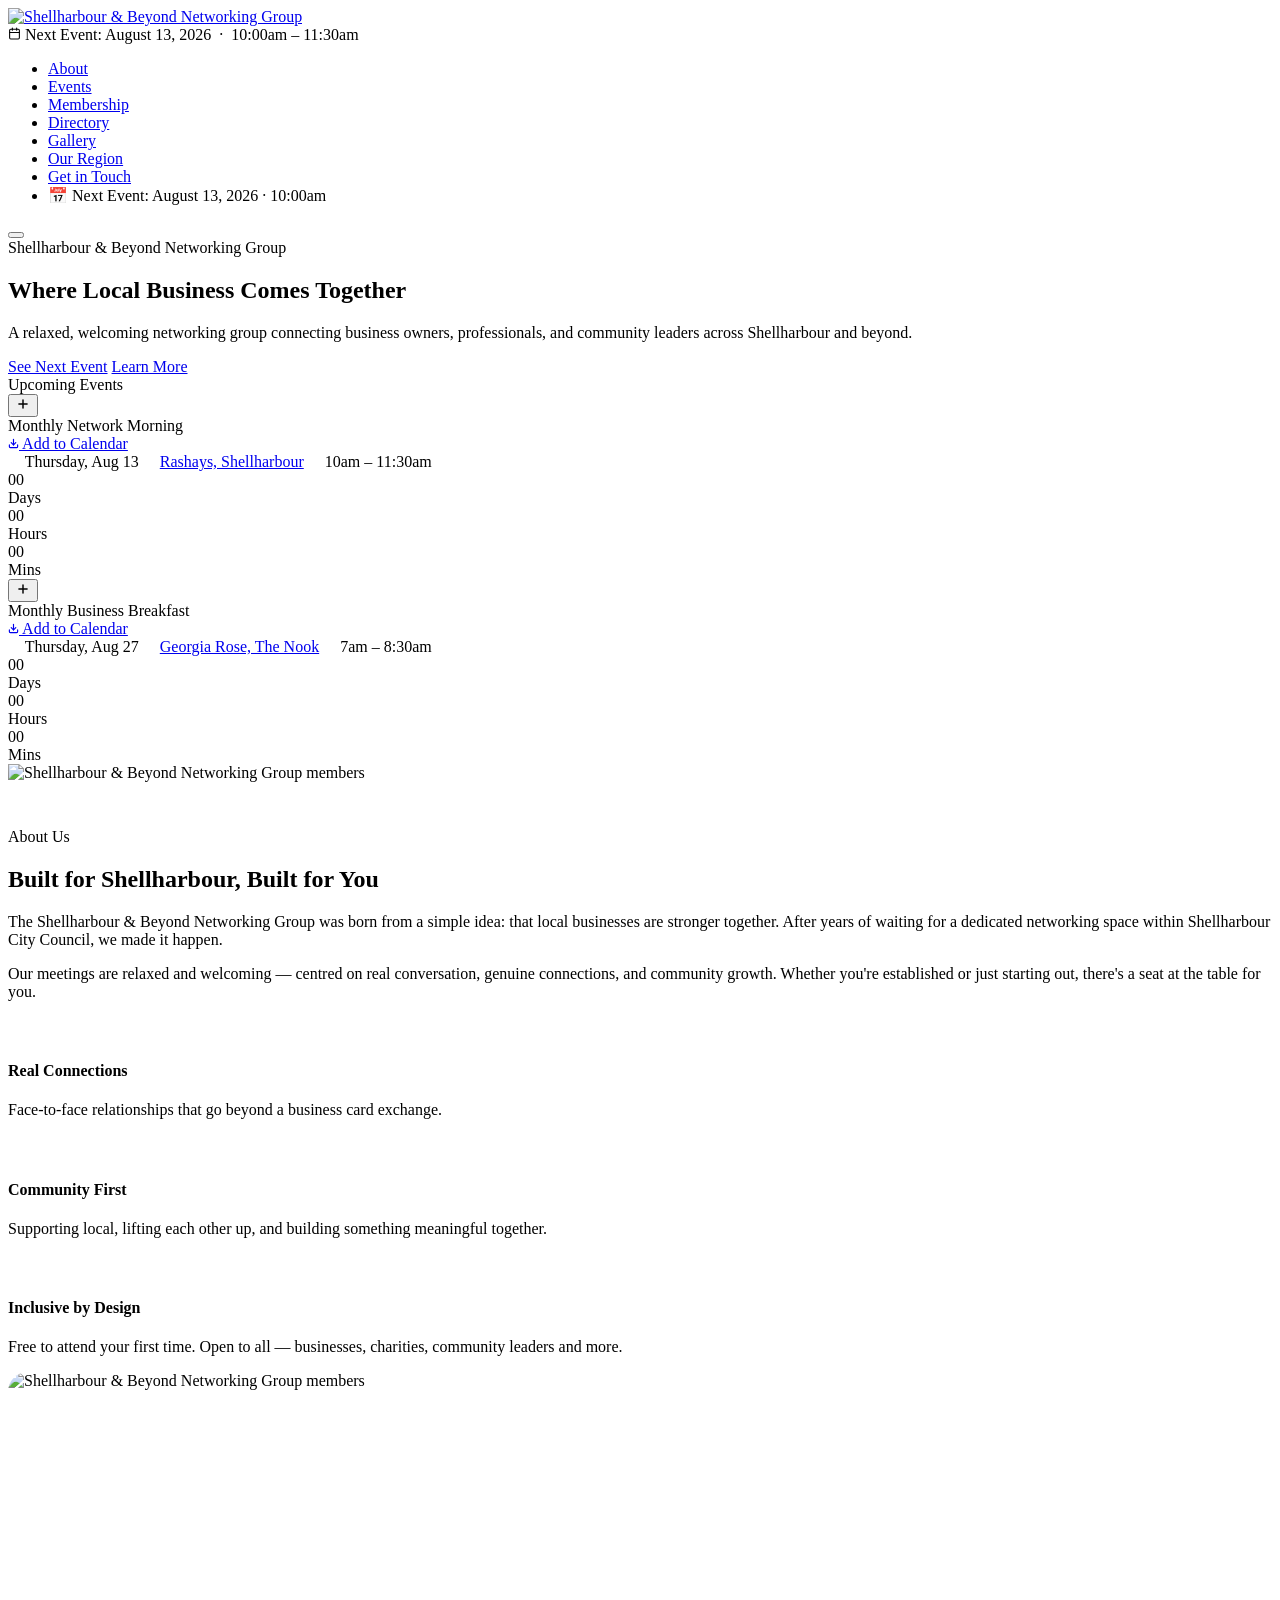
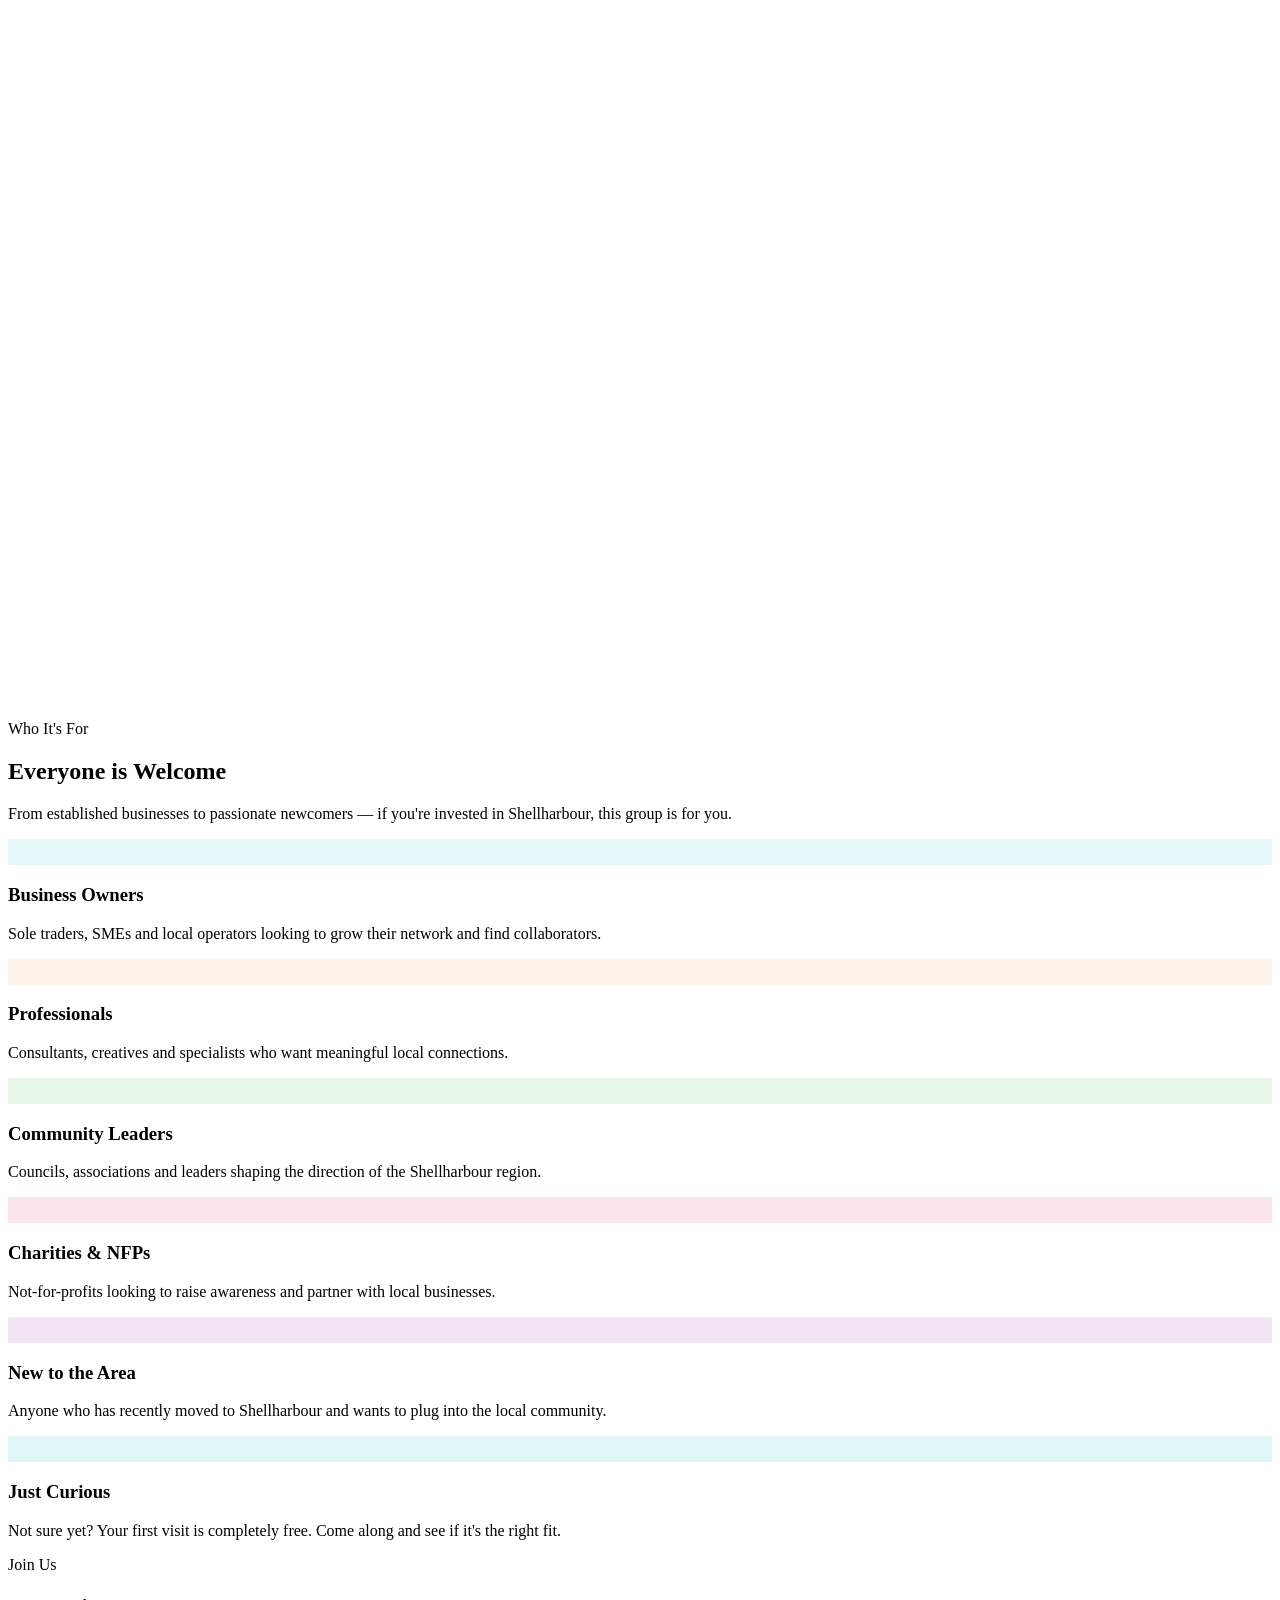
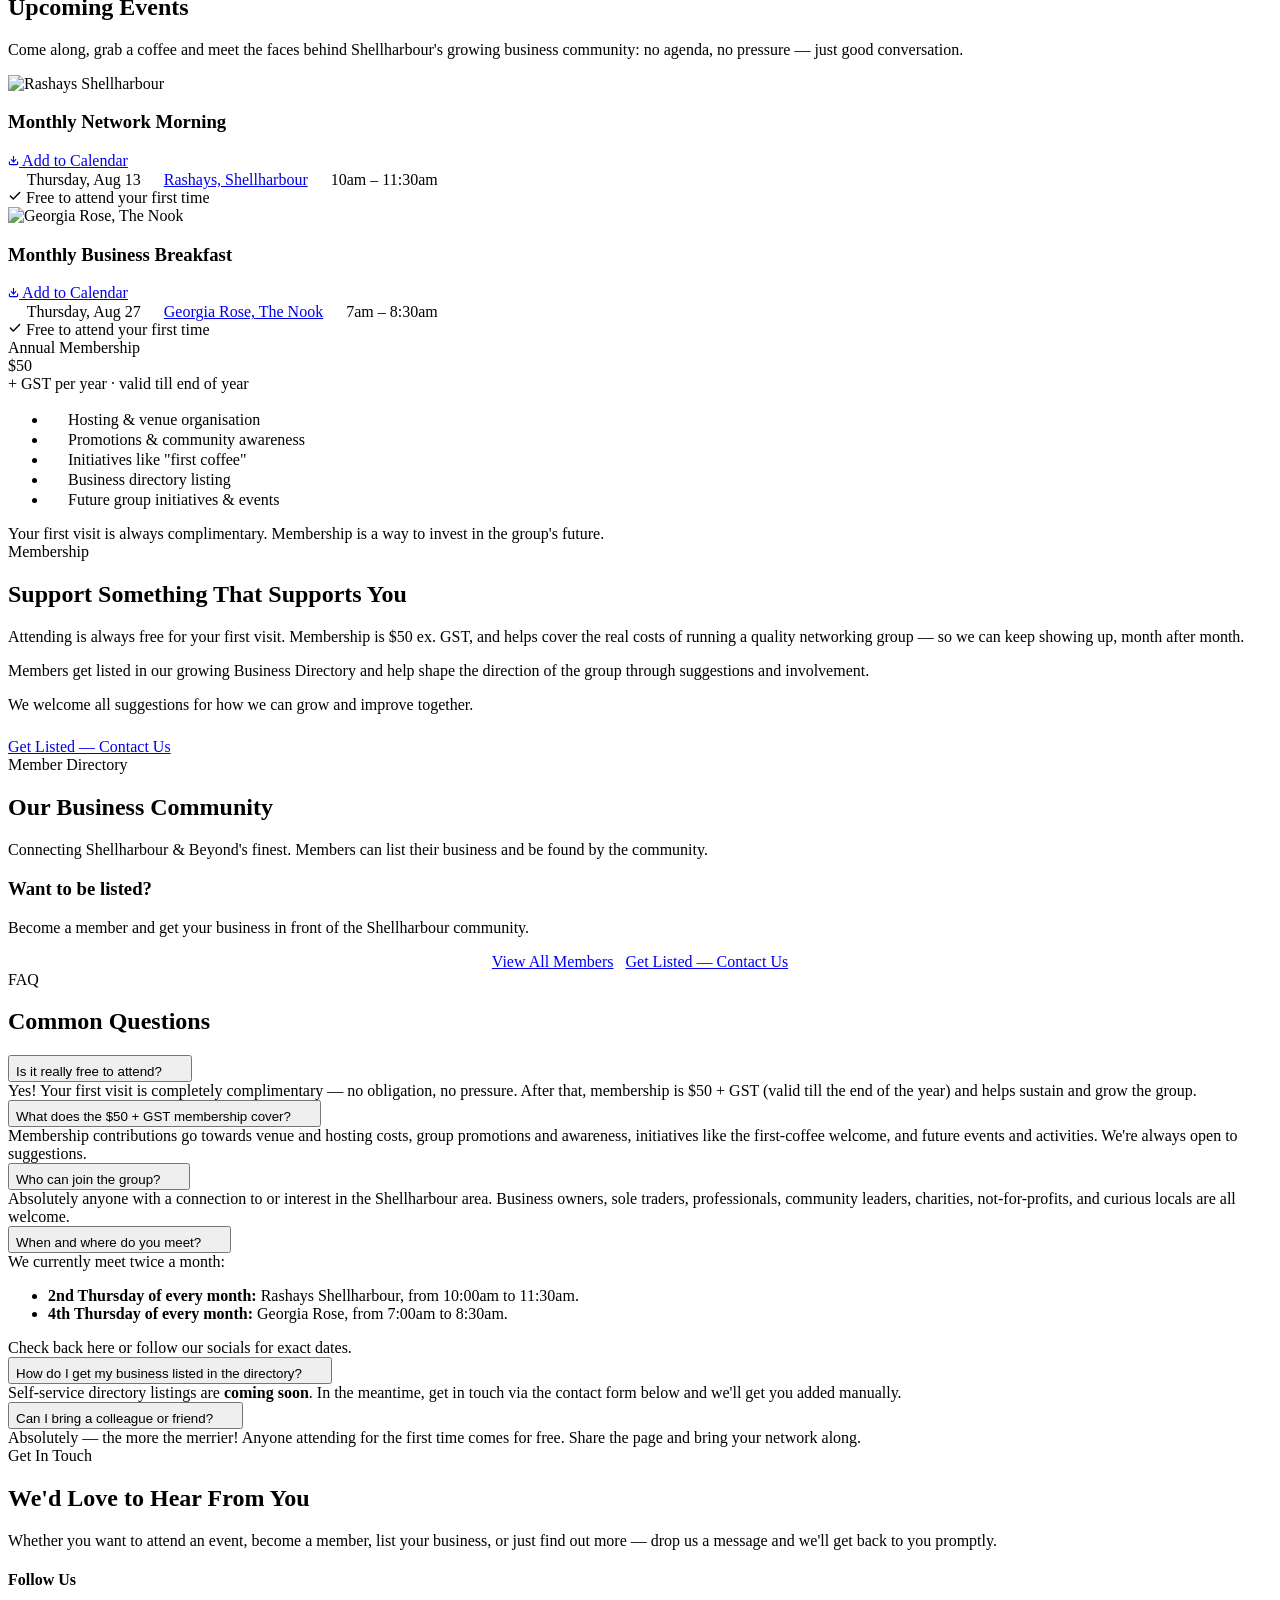
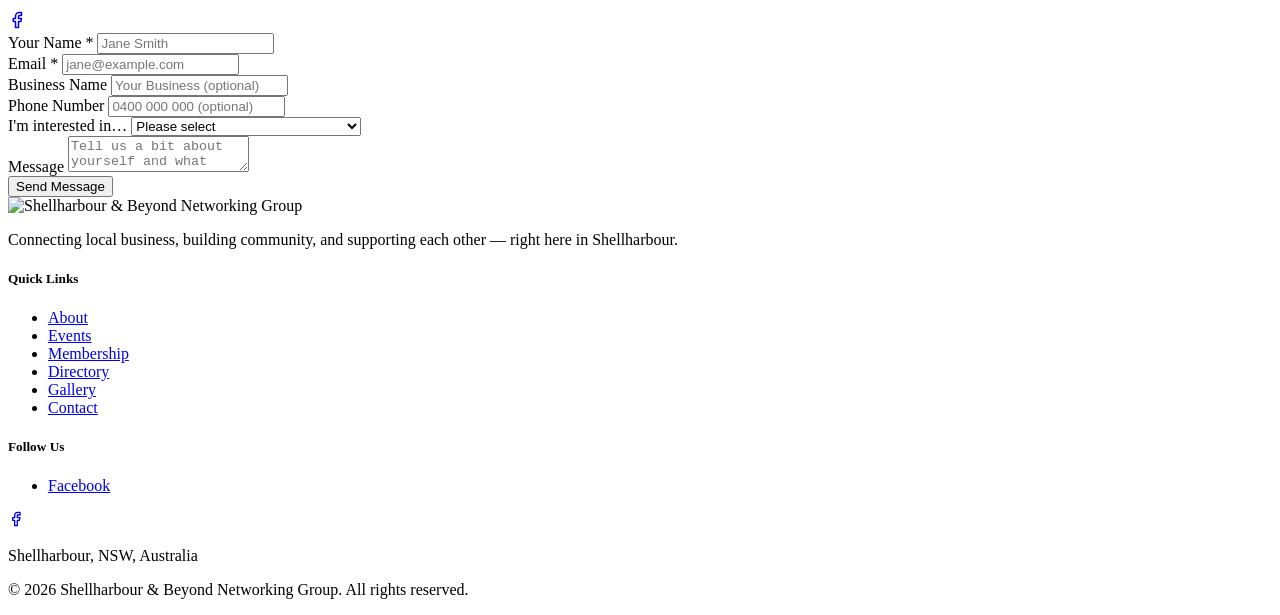
==== index.html @ 3ad3f22d "Remove 'Web design by thriiv.digital' footer credit" ====
<!DOCTYPE html>
<html lang="en">
<head>
  <meta charset="UTF-8"/>
  <meta name="viewport" content="width=device-width, initial-scale=1.0"/>
  <title>Shellharbour &amp; Beyond Networking | Next Event 13 August</title>
  <meta name="description" content="A relaxed, welcoming networking group connecting business owners, professionals, and community leaders across Shellharbour and beyond."/>
  <!-- Favicon -->
  <link rel="icon" type="image/png" href="uploads/logo-shellharbour-beyond-networking-group.png"/>
  <!-- Open Graph -->
  <!-- GSC Verification -->
  <meta name="google-site-verification" content="t2BwqnAbx7-hQWrTQpnNmP_4eoyEBRBxiwrwbf_EPgg"/>
  <!-- Canonical -->
  <link rel="canonical" href="https://shbng.com.au/"/>
  <!-- Open Graph -->
  <meta property="og:type" content="website"/>
  <meta property="og:title" content="Shellharbour &amp; Beyond Networking Group"/>
  <meta property="og:description" content="A relaxed, welcoming networking group connecting business owners, professionals and community leaders across Shellharbour and beyond."/>
  <meta property="og:url" content="https://shbng.com.au/"/>
  <meta property="og:image" content="https://shbng.com.au/uploads/hero-networking-group.jpg"/>
  <meta name="twitter:card" content="summary_large_image"/>
  <!-- Structured Data -->
  <script type="application/ld+json">
  {
    "@context": "https://schema.org",
    "@graph": [
      {
        "@type": "Organization",
        "@id": "https://shbng.com.au/#organization",
        "name": "Shellharbour & Beyond Networking Group",
        "alternateName": "SHBNG",
        "url": "https://shbng.com.au",
        "logo": "https://shbng.com.au/uploads/logo-shellharbour-beyond-networking-group.png",
        "description": "A relaxed, welcoming networking group connecting business owners, professionals, and community leaders across Shellharbour and beyond.",
        "address": {
          "@type": "PostalAddress",
          "streetAddress": "Shellharbour Civic Centre",
          "addressLocality": "Shellharbour",
          "addressRegion": "NSW",
          "postalCode": "2529",
          "addressCountry": "AU"
        },
        "sameAs": [
          "https://www.facebook.com/groups/1859999315387617"
        ]
      },
      {
        "@type": "Event",
        "name": "Shellharbour & Beyond Networking Morning",
        "startDate": "2026-08-13T10:00:00+10:00",
        "endDate": "2026-08-13T11:30:00+10:00",
        "eventStatus": "https://schema.org/EventScheduled",
        "eventAttendanceMode": "https://schema.org/OfflineEventAttendanceMode",
        "description": "Monthly networking morning for local business owners, professionals and community leaders across Shellharbour and beyond. First visit is free.",
        "image": "https://shbng.com.au/uploads/hero-networking-group.jpg",
        "url": "https://shbng.com.au",
        "location": {
          "@type": "Place",
          "name": "Rashays Shellharbour",
          "address": {
            "@type": "PostalAddress",
            "streetAddress": "Rashays Restaurant, Shellharbour",
            "addressLocality": "Shellharbour",
            "addressRegion": "NSW",
            "postalCode": "2529",
            "addressCountry": "AU"
          }
        },
        "organizer": {
          "@id": "https://shbng.com.au/#organization"
        },
        "offers": {
          "@type": "Offer",
          "name": "First visit free",
          "price": "0",
          "priceCurrency": "AUD",
          "availability": "https://schema.org/InStock"
        }
      }
    ]
  }
  </script>
  <link rel="preconnect" href="https://fonts.googleapis.com"/>
  <link rel="preconnect" href="https://fonts.gstatic.com" crossorigin/>
  <link href="https://fonts.googleapis.com/css2?family=DM+Sans:wght@300;400;500;600;700&family=DM+Serif+Display:ital@0;1&display=swap" rel="stylesheet"/>
  <link rel="stylesheet" href="style.css?v=20260714j"/>
  <style>
    .about-slideshow { position: relative; width: 100%; border-radius: 20px; overflow: hidden; aspect-ratio: 4/3; }
    .about-slide { position: absolute; inset: 0; width: 100%; height: 100%; object-fit: cover; opacity: 0; transition: opacity 0.8s ease; pointer-events: none; }
    .about-slide.active { opacity: 1; pointer-events: auto; }
    .biz-card-thumb { transition: transform 0.4s ease; }
    .biz-card:hover .biz-card-thumb { transform: scale(1.07); }
  </style>
</head>
<body>

<!-- NAV -->
<nav id="main-nav">
  <div class="nav-inner">
    <a class="nav-logo" href="#">
      <img src="uploads/logo-shellharbour-beyond-networking-group.png" alt="Shellharbour &amp; Beyond Networking Group"/>
    </a>
    <div class="nav-event-pill">
      <svg width="13" height="13" viewBox="0 0 24 24" fill="none" stroke="currentColor" stroke-width="2" stroke-linecap="round" stroke-linejoin="round"><rect x="3" y="4" width="18" height="18" rx="2"/><line x1="16" y1="2" x2="16" y2="6"/><line x1="8" y1="2" x2="8" y2="6"/><line x1="3" y1="10" x2="21" y2="10"/></svg>
      <span id="nav-event-text">Next Event: August 13, 2026 &nbsp;·&nbsp; 10:00am – 11:30am</span>
    </div>
    <ul class="nav-links" id="nav-links">
      <li><a href="#about">About</a></li>
      <li><a href="#events">Events</a></li>
      <li><a href="#membership">Membership</a></li>
      <li><a href="members.html">Directory</a></li>
      <li><a href="gallery.html">Gallery</a></li>
      <li><a href="region.html">Our Region</a></li>
      <li><a href="#contact" class="nav-cta">Get in Touch</a></li>
      <li class="nav-mobile-event">📅 <span id="nav-event-text-mobile">Next Event: August 13, 2026 · 10:00am</span></li>
    </ul>
    <button class="nav-hamburger" id="nav-hamburger" aria-label="Open menu" aria-expanded="false">
      <span></span><span></span><span></span>
    </button>
  </div>
</nav>

<!-- HERO -->
<section class="hero">
  <div class="hero-inner">
    <div class="hero-text">
      <span class="section-tag">Shellharbour &amp; Beyond Networking Group</span>
      <h1 class="hero-title">Where Local Business Comes Together</h1>
      <p class="hero-sub">A relaxed, welcoming networking group connecting business owners, professionals, and community leaders across Shellharbour and beyond.</p>
      <div class="hero-actions">
        <a href="#events" class="btn-primary">See Next Event</a>
        <a href="#about" class="btn-outline">Learn More</a>
      </div>
    </div>
    <div class="hero-visual">
      <div class="countdown-card" id="events-card">
        <div class="countdown-label">Upcoming Events</div>

        <div class="event-item is-open"
             data-event-id="network"
             data-target="2026-08-13T10:00:00+10:00"
             data-name="Monthly Network Morning"
             data-date-full="August 13, 2026"
             data-time-label="10:00am – 11:30am">
          <div class="event-item-header">
            <button class="event-toggle" type="button" aria-expanded="true" aria-controls="event-body-network" aria-label="Toggle Monthly Network Morning details">
              <svg class="event-toggle-icon" width="14" height="14" viewBox="0 0 24 24" fill="none" stroke="currentColor" stroke-width="2.5" stroke-linecap="round"><line x1="12" y1="5" x2="12" y2="19"/><line x1="5" y1="12" x2="19" y2="12"/></svg>
            </button>
            <div class="event-item-title">Monthly Network Morning</div>
            <a class="add-to-cal"
              href="data:text/calendar;charset=utf8,BEGIN:VCALENDAR%0AVERSION:2.0%0APRODID:-//Shellharbour%20%26%20Beyond//EN%0ABEGIN:VEVENT%0ADTSTART:20260813T000000Z%0ADTEND:20260813T013000Z%0ASUMMARY:Shellharbour%20%26%20Beyond%20Monthly%20Network%20Morning%0ADESCRIPTION:Monthly%20networking%20event%20-%20first%20visit%20free!%0ALOCATION:Rashays%20Shellharbour%2C%20NSW%0AURL:https://share.google/5BaDR1vyqAD13IMUi%0AEND:VEVENT%0AEND:VCALENDAR"
              download="shellharbour-network-morning-aug2026.ics">
              <svg width="11" height="11" viewBox="0 0 24 24" fill="none" stroke="currentColor" stroke-width="2.5" stroke-linecap="round" stroke-linejoin="round"><path d="M21 15v4a2 2 0 0 1-2 2H5a2 2 0 0 1-2-2v-4"/><polyline points="7 10 12 15 17 10"/><line x1="12" y1="15" x2="12" y2="3"/></svg>
              Add to Calendar
            </a>
          </div>
          <div class="event-item-meta">
            <span class="cd-loc">
              <svg width="13" height="13" viewBox="0 0 24 24" fill="none" stroke="rgba(255,255,255,0.55)" stroke-width="2" stroke-linecap="round" stroke-linejoin="round"><rect x="3" y="4" width="18" height="18" rx="2"/><line x1="16" y1="2" x2="16" y2="6"/><line x1="8" y1="2" x2="8" y2="6"/><line x1="3" y1="10" x2="21" y2="10"/></svg>
              Thursday, Aug 13
            </span>
            <span class="cd-loc">
              <svg width="13" height="13" viewBox="0 0 24 24" fill="none" stroke="rgba(255,255,255,0.5)" stroke-width="2" stroke-linecap="round" stroke-linejoin="round"><path d="M21 10c0 7-9 13-9 13s-9-6-9-13a9 9 0 0 1 18 0z"/><circle cx="12" cy="10" r="3"/></svg>
              <a href="https://share.google/5BaDR1vyqAD13IMUi" target="_blank" rel="noopener noreferrer">Rashays, Shellharbour</a>
            </span>
            <span class="cd-loc">
              <svg width="13" height="13" viewBox="0 0 24 24" fill="none" stroke="rgba(255,255,255,0.55)" stroke-width="2" stroke-linecap="round" stroke-linejoin="round"><circle cx="12" cy="12" r="10"/><polyline points="12 6 12 12 16 14"/></svg>
              10am – 11:30am
            </span>
          </div>
          <div class="event-item-body" id="event-body-network">
            <div class="countdown-grid">
              <div class="countdown-unit">
                <div class="countdown-num" data-cd="days">00</div>
                <div class="countdown-unitlabel">Days</div>
              </div>
              <div class="countdown-unit">
                <div class="countdown-num" data-cd="hours">00</div>
                <div class="countdown-unitlabel">Hours</div>
              </div>
              <div class="countdown-unit">
                <div class="countdown-num" data-cd="mins">00</div>
                <div class="countdown-unitlabel">Mins</div>
              </div>
            </div>
            <div class="countdown-expired" style="display:none">Event is on today!</div>
          </div>
        </div>

        <div class="event-item"
             data-event-id="breakfast"
             data-target="2026-08-27T07:00:00+10:00"
             data-name="Monthly Business Breakfast"
             data-date-full="August 27, 2026"
             data-time-label="7:00am – 8:30am">
          <div class="event-item-header">
            <button class="event-toggle" type="button" aria-expanded="false" aria-controls="event-body-breakfast" aria-label="Toggle Monthly Business Breakfast details">
              <svg class="event-toggle-icon" width="14" height="14" viewBox="0 0 24 24" fill="none" stroke="currentColor" stroke-width="2.5" stroke-linecap="round"><line x1="12" y1="5" x2="12" y2="19"/><line x1="5" y1="12" x2="19" y2="12"/></svg>
            </button>
            <div class="event-item-title">Monthly Business Breakfast</div>
            <a class="add-to-cal"
              href="data:text/calendar;charset=utf8,BEGIN:VCALENDAR%0AVERSION:2.0%0APRODID:-//Shellharbour%20%26%20Beyond//EN%0ABEGIN:VEVENT%0ADTSTART:20260826T210000Z%0ADTEND:20260826T223000Z%0ASUMMARY:Shellharbour%20%26%20Beyond%20Monthly%20Business%20Breakfast%0ADESCRIPTION:Monthly%20business%20breakfast%20-%20first%20visit%20free!%0ALOCATION:Georgia%20Rose%2C%20The%20Nook%2C%20NSW%0AEND:VEVENT%0AEND:VCALENDAR"
              download="shellharbour-business-breakfast-aug2026.ics">
              <svg width="11" height="11" viewBox="0 0 24 24" fill="none" stroke="currentColor" stroke-width="2.5" stroke-linecap="round" stroke-linejoin="round"><path d="M21 15v4a2 2 0 0 1-2 2H5a2 2 0 0 1-2-2v-4"/><polyline points="7 10 12 15 17 10"/><line x1="12" y1="15" x2="12" y2="3"/></svg>
              Add to Calendar
            </a>
          </div>
          <div class="event-item-meta">
            <span class="cd-loc">
              <svg width="13" height="13" viewBox="0 0 24 24" fill="none" stroke="rgba(255,255,255,0.55)" stroke-width="2" stroke-linecap="round" stroke-linejoin="round"><rect x="3" y="4" width="18" height="18" rx="2"/><line x1="16" y1="2" x2="16" y2="6"/><line x1="8" y1="2" x2="8" y2="6"/><line x1="3" y1="10" x2="21" y2="10"/></svg>
              Thursday, Aug 27
            </span>
            <span class="cd-loc">
              <svg width="13" height="13" viewBox="0 0 24 24" fill="none" stroke="rgba(255,255,255,0.5)" stroke-width="2" stroke-linecap="round" stroke-linejoin="round"><path d="M21 10c0 7-9 13-9 13s-9-6-9-13a9 9 0 0 1 18 0z"/><circle cx="12" cy="10" r="3"/></svg>
              <a href="https://www.google.com/maps/search/Georgia+Rose+The+Nook" target="_blank" rel="noopener noreferrer">Georgia Rose, The Nook</a>
            </span>
            <span class="cd-loc">
              <svg width="13" height="13" viewBox="0 0 24 24" fill="none" stroke="rgba(255,255,255,0.55)" stroke-width="2" stroke-linecap="round" stroke-linejoin="round"><circle cx="12" cy="12" r="10"/><polyline points="12 6 12 12 16 14"/></svg>
              7am – 8:30am
            </span>
          </div>
          <div class="event-item-body" id="event-body-breakfast">
            <div class="countdown-grid">
              <div class="countdown-unit">
                <div class="countdown-num" data-cd="days">00</div>
                <div class="countdown-unitlabel">Days</div>
              </div>
              <div class="countdown-unit">
                <div class="countdown-num" data-cd="hours">00</div>
                <div class="countdown-unitlabel">Hours</div>
              </div>
              <div class="countdown-unit">
                <div class="countdown-num" data-cd="mins">00</div>
                <div class="countdown-unitlabel">Mins</div>
              </div>
            </div>
            <div class="countdown-expired" style="display:none">Event is on today!</div>
          </div>
        </div>
      </div>
      <img src="uploads/shbng-network2a.jpg?v=20260714" alt="Shellharbour &amp; Beyond Networking Group members" class="hero-photo"/>
    </div>
  </div>
  <div class="wave-divider">
    <svg viewBox="0 0 1440 48" xmlns="http://www.w3.org/2000/svg">
      <path d="M0,48 L0,24 C240,48 480,0 720,24 C960,48 1200,0 1440,24 L1440,48 Z" fill="white"/>
    </svg>
  </div>
</section>

<!-- ABOUT -->
<section class="about" id="about">
  <div class="container">
    <div class="about-grid">
      <div>
        <span class="section-tag">About Us</span>
        <h2>Built for Shellharbour, Built for You</h2>
        <p>The Shellharbour &amp; Beyond Networking Group was born from a simple idea: that local businesses are stronger together. After years of waiting for a dedicated networking space within Shellharbour City Council, we made it happen.</p>
        <p>Our meetings are relaxed and welcoming — centred on real conversation, genuine connections, and community growth. Whether you're established or just starting out, there's a seat at the table for you.</p>
        <div class="about-pillars">
          <div class="pillar">
            <div class="pillar-icon">
              <svg width="20" height="20" viewBox="0 0 24 24" fill="none" stroke="var(--teal-mid)" stroke-width="2" stroke-linecap="round" stroke-linejoin="round"><path d="M17 21v-2a4 4 0 0 0-4-4H5a4 4 0 0 0-4 4v2"/><circle cx="9" cy="7" r="4"/><path d="M23 21v-2a4 4 0 0 0-3-3.87"/><path d="M16 3.13a4 4 0 0 1 0 7.75"/></svg>
            </div>
            <div class="pillar-text">
              <h4>Real Connections</h4>
              <p>Face-to-face relationships that go beyond a business card exchange.</p>
            </div>
          </div>
          <div class="pillar">
            <div class="pillar-icon">
              <svg width="20" height="20" viewBox="0 0 24 24" fill="none" stroke="var(--teal-mid)" stroke-width="2" stroke-linecap="round" stroke-linejoin="round"><path d="M20.84 4.61a5.5 5.5 0 0 0-7.78 0L12 5.67l-1.06-1.06a5.5 5.5 0 0 0-7.78 7.78l1.06 1.06L12 21.23l7.78-7.78 1.06-1.06a5.5 5.5 0 0 0 0-7.78z"/></svg>
            </div>
            <div class="pillar-text">
              <h4>Community First</h4>
              <p>Supporting local, lifting each other up, and building something meaningful together.</p>
            </div>
          </div>
          <div class="pillar">
            <div class="pillar-icon">
              <svg width="20" height="20" viewBox="0 0 24 24" fill="none" stroke="var(--teal-mid)" stroke-width="2" stroke-linecap="round" stroke-linejoin="round"><polygon points="12 2 15.09 8.26 22 9.27 17 14.14 18.18 21.02 12 17.77 5.82 21.02 7 14.14 2 9.27 8.91 8.26 12 2"/></svg>
            </div>
            <div class="pillar-text">
              <h4>Inclusive by Design</h4>
              <p>Free to attend your first time. Open to all — businesses, charities, community leaders and more.</p>
            </div>
          </div>
        </div>
      </div>
      <div class="about-slideshow">
        <img src="uploads/shbng-network3.jpg"                              alt="Shellharbour &amp; Beyond Networking Group members" class="about-slide active"/>
        <img src="uploads/20260611SHBNG-9.jpg"                             alt="Shellharbour &amp; Beyond Networking Group members" class="about-slide"/>
        <img src="uploads/events/MP107729-3SHBNG20260709.jpg"              alt="Shellharbour &amp; Beyond Networking Group members" class="about-slide"/>
        <img src="uploads/events/MP107709SHBNG20260709.jpg"                alt="Shellharbour &amp; Beyond Networking Group members" class="about-slide"/>
      </div>
    </div>
  </div>
</section>

<!-- WHO IS IT FOR -->
<section class="who" id="who">
  <div class="container">
    <div class="section-header">
      <span class="section-tag">Who It's For</span>
      <h2>Everyone is Welcome</h2>
      <p>From established businesses to passionate newcomers — if you're invested in Shellharbour, this group is for you.</p>
    </div>
    <div class="who-cards">
      <div class="who-card">
        <div class="who-card-icon" style="background:#e6f7fa">
          <svg width="22" height="22" viewBox="0 0 24 24" fill="none" stroke="var(--teal-mid)" stroke-width="2" stroke-linecap="round" stroke-linejoin="round"><rect x="2" y="7" width="20" height="14" rx="2"/><path d="M16 21V5a2 2 0 0 0-2-2h-4a2 2 0 0 0-2 2v16"/></svg>
        </div>
        <h3>Business Owners</h3>
        <p>Sole traders, SMEs and local operators looking to grow their network and find collaborators.</p>
      </div>
      <div class="who-card">
        <div class="who-card-icon" style="background:#fef3e8">
          <svg width="22" height="22" viewBox="0 0 24 24" fill="none" stroke="var(--teal-mid)" stroke-width="2" stroke-linecap="round" stroke-linejoin="round"><path d="M17 21v-2a4 4 0 0 0-4-4H5a4 4 0 0 0-4 4v2"/><circle cx="9" cy="7" r="4"/><path d="M23 21v-2a4 4 0 0 0-3-3.87"/><path d="M16 3.13a4 4 0 0 1 0 7.75"/></svg>
        </div>
        <h3>Professionals</h3>
        <p>Consultants, creatives and specialists who want meaningful local connections.</p>
      </div>
      <div class="who-card">
        <div class="who-card-icon" style="background:#e8f5e9">
          <svg width="22" height="22" viewBox="0 0 24 24" fill="none" stroke="var(--teal-mid)" stroke-width="2" stroke-linecap="round" stroke-linejoin="round"><circle cx="12" cy="12" r="10"/><line x1="2" y1="12" x2="22" y2="12"/><path d="M12 2a15.3 15.3 0 0 1 4 10 15.3 15.3 0 0 1-4 10 15.3 15.3 0 0 1-4-10 15.3 15.3 0 0 1 4-10z"/></svg>
        </div>
        <h3>Community Leaders</h3>
        <p>Councils, associations and leaders shaping the direction of the Shellharbour region.</p>
      </div>
      <div class="who-card">
        <div class="who-card-icon" style="background:#fce4ec">
          <svg width="22" height="22" viewBox="0 0 24 24" fill="none" stroke="var(--teal-mid)" stroke-width="2" stroke-linecap="round" stroke-linejoin="round"><path d="M20.84 4.61a5.5 5.5 0 0 0-7.78 0L12 5.67l-1.06-1.06a5.5 5.5 0 0 0-7.78 7.78l1.06 1.06L12 21.23l7.78-7.78 1.06-1.06a5.5 5.5 0 0 0 0-7.78z"/></svg>
        </div>
        <h3>Charities &amp; NFPs</h3>
        <p>Not-for-profits looking to raise awareness and partner with local businesses.</p>
      </div>
      <div class="who-card">
        <div class="who-card-icon" style="background:#f3e5f5">
          <svg width="22" height="22" viewBox="0 0 24 24" fill="none" stroke="var(--teal-mid)" stroke-width="2" stroke-linecap="round" stroke-linejoin="round"><polygon points="12 2 15.09 8.26 22 9.27 17 14.14 18.18 21.02 12 17.77 5.82 21.02 7 14.14 2 9.27 8.91 8.26 12 2"/></svg>
        </div>
        <h3>New to the Area</h3>
        <p>Anyone who has recently moved to Shellharbour and wants to plug into the local community.</p>
      </div>
      <div class="who-card">
        <div class="who-card-icon" style="background:#e0f7fa">
          <svg width="22" height="22" viewBox="0 0 24 24" fill="none" stroke="var(--teal-mid)" stroke-width="2" stroke-linecap="round" stroke-linejoin="round"><path d="M18 8h1a4 4 0 0 1 0 8h-1"/><path d="M2 8h16v9a4 4 0 0 1-4 4H6a4 4 0 0 1-4-4V8z"/><line x1="6" y1="1" x2="6" y2="4"/><line x1="10" y1="1" x2="10" y2="4"/><line x1="14" y1="1" x2="14" y2="4"/></svg>
        </div>
        <h3>Just Curious</h3>
        <p>Not sure yet? Your first visit is completely free. Come along and see if it's the right fit.</p>
      </div>
    </div>
  </div>
</section>

<!-- EVENTS -->
<section class="event-section" id="events">
  <div class="container">
    <div class="events-header">
      <span class="section-tag event-tag">Join Us</span>
      <h2>Upcoming Events</h2>
      <p class="event-intro">Come along, grab a coffee and meet the faces behind Shellharbour's growing business community: no agenda, no pressure — just good conversation.</p>
    </div>
    <div class="events-grid">
      <div class="event-card">
        <img src="uploads/pic-shbng-rashays2.jpg" alt="Rashays Shellharbour" class="event-card-img event-card-img-top"/>
        <div class="event-card-body">
          <div class="event-card-title-row">
            <h3 class="event-card-title">Monthly Network Morning</h3>
            <a class="add-to-cal"
              href="data:text/calendar;charset=utf8,BEGIN:VCALENDAR%0AVERSION:2.0%0APRODID:-//Shellharbour%20%26%20Beyond//EN%0ABEGIN:VEVENT%0ADTSTART:20260813T000000Z%0ADTEND:20260813T013000Z%0ASUMMARY:Shellharbour%20%26%20Beyond%20Monthly%20Network%20Morning%0ADESCRIPTION:Monthly%20networking%20event%20-%20first%20visit%20free!%0ALOCATION:Rashays%20Shellharbour%2C%20NSW%0AURL:https://share.google/5BaDR1vyqAD13IMUi%0AEND:VEVENT%0AEND:VCALENDAR"
              download="shellharbour-network-morning-aug2026.ics">
              <svg width="11" height="11" viewBox="0 0 24 24" fill="none" stroke="currentColor" stroke-width="2.5" stroke-linecap="round" stroke-linejoin="round"><path d="M21 15v4a2 2 0 0 1-2 2H5a2 2 0 0 1-2-2v-4"/><polyline points="7 10 12 15 17 10"/><line x1="12" y1="15" x2="12" y2="3"/></svg>
              Add to Calendar
            </a>
          </div>
          <div class="event-card-meta">
            <span class="event-card-meta-row">
              <svg width="15" height="15" viewBox="0 0 24 24" fill="none" stroke="rgba(255,255,255,0.5)" stroke-width="2" stroke-linecap="round" stroke-linejoin="round"><rect x="3" y="4" width="18" height="18" rx="2"/><line x1="16" y1="2" x2="16" y2="6"/><line x1="8" y1="2" x2="8" y2="6"/><line x1="3" y1="10" x2="21" y2="10"/></svg>
              Thursday, Aug 13
            </span>
            <span class="event-card-meta-row">
              <svg width="15" height="15" viewBox="0 0 24 24" fill="none" stroke="rgba(255,255,255,0.5)" stroke-width="2" stroke-linecap="round" stroke-linejoin="round"><path d="M21 10c0 7-9 13-9 13s-9-6-9-13a9 9 0 0 1 18 0z"/><circle cx="12" cy="10" r="3"/></svg>
              <a href="https://share.google/5BaDR1vyqAD13IMUi" target="_blank" rel="noopener noreferrer">Rashays, Shellharbour</a>
            </span>
            <span class="event-card-meta-row">
              <svg width="15" height="15" viewBox="0 0 24 24" fill="none" stroke="rgba(255,255,255,0.5)" stroke-width="2" stroke-linecap="round" stroke-linejoin="round"><circle cx="12" cy="12" r="10"/><polyline points="12 6 12 12 16 14"/></svg>
              10am – 11:30am
            </span>
          </div>
          <div class="free-badge">
            <svg width="14" height="14" viewBox="0 0 24 24" fill="none" stroke="currentColor" stroke-width="2.5" stroke-linecap="round" stroke-linejoin="round"><polyline points="20 6 9 17 4 12"/></svg>
            Free to attend your first time
          </div>
        </div>
      </div>
      <div class="event-card">
        <img src="uploads/georgia-rose.jpg" alt="Georgia Rose, The Nook" class="event-card-img"/>
        <div class="event-card-body">
          <div class="event-card-title-row">
            <h3 class="event-card-title">Monthly Business Breakfast</h3>
            <a class="add-to-cal"
              href="data:text/calendar;charset=utf8,BEGIN:VCALENDAR%0AVERSION:2.0%0APRODID:-//Shellharbour%20%26%20Beyond//EN%0ABEGIN:VEVENT%0ADTSTART:20260826T210000Z%0ADTEND:20260826T223000Z%0ASUMMARY:Shellharbour%20%26%20Beyond%20Monthly%20Business%20Breakfast%0ADESCRIPTION:Monthly%20business%20breakfast%20-%20first%20visit%20free!%0ALOCATION:Georgia%20Rose%2C%20The%20Nook%2C%20NSW%0AEND:VEVENT%0AEND:VCALENDAR"
              download="shellharbour-business-breakfast-aug2026.ics">
              <svg width="11" height="11" viewBox="0 0 24 24" fill="none" stroke="currentColor" stroke-width="2.5" stroke-linecap="round" stroke-linejoin="round"><path d="M21 15v4a2 2 0 0 1-2 2H5a2 2 0 0 1-2-2v-4"/><polyline points="7 10 12 15 17 10"/><line x1="12" y1="15" x2="12" y2="3"/></svg>
              Add to Calendar
            </a>
          </div>
          <div class="event-card-meta">
            <span class="event-card-meta-row">
              <svg width="15" height="15" viewBox="0 0 24 24" fill="none" stroke="rgba(255,255,255,0.5)" stroke-width="2" stroke-linecap="round" stroke-linejoin="round"><rect x="3" y="4" width="18" height="18" rx="2"/><line x1="16" y1="2" x2="16" y2="6"/><line x1="8" y1="2" x2="8" y2="6"/><line x1="3" y1="10" x2="21" y2="10"/></svg>
              Thursday, Aug 27
            </span>
            <span class="event-card-meta-row">
              <svg width="15" height="15" viewBox="0 0 24 24" fill="none" stroke="rgba(255,255,255,0.5)" stroke-width="2" stroke-linecap="round" stroke-linejoin="round"><path d="M21 10c0 7-9 13-9 13s-9-6-9-13a9 9 0 0 1 18 0z"/><circle cx="12" cy="10" r="3"/></svg>
              <a href="https://www.google.com/maps/search/Georgia+Rose+The+Nook" target="_blank" rel="noopener noreferrer">Georgia Rose, The Nook</a>
            </span>
            <span class="event-card-meta-row">
              <svg width="15" height="15" viewBox="0 0 24 24" fill="none" stroke="rgba(255,255,255,0.5)" stroke-width="2" stroke-linecap="round" stroke-linejoin="round"><circle cx="12" cy="12" r="10"/><polyline points="12 6 12 12 16 14"/></svg>
              7am – 8:30am
            </span>
          </div>
          <div class="free-badge">
            <svg width="14" height="14" viewBox="0 0 24 24" fill="none" stroke="currentColor" stroke-width="2.5" stroke-linecap="round" stroke-linejoin="round"><polyline points="20 6 9 17 4 12"/></svg>
            Free to attend your first time
          </div>
        </div>
      </div>
    </div>
  </div>
</section>

<!-- MEMBERSHIP -->
<section class="membership" id="membership">
  <div class="container">
    <div class="membership-inner">
      <div class="membership-card">
        <span class="membership-badge">Annual Membership</span>
        <div class="price">$50</div>
        <div class="price-period">+ GST per year · valid till end of year</div>
        <ul class="membership-perks">
          <li>
            <span class="perk-check"><svg width="16" height="16" viewBox="0 0 24 24" fill="none" stroke="var(--teal)" stroke-width="2.5" stroke-linecap="round" stroke-linejoin="round"><polyline points="20 6 9 17 4 12"/></svg></span>
            Hosting &amp; venue organisation
          </li>
          <li>
            <span class="perk-check"><svg width="16" height="16" viewBox="0 0 24 24" fill="none" stroke="var(--teal)" stroke-width="2.5" stroke-linecap="round" stroke-linejoin="round"><polyline points="20 6 9 17 4 12"/></svg></span>
            Promotions &amp; community awareness
          </li>
          <li>
            <span class="perk-check"><svg width="16" height="16" viewBox="0 0 24 24" fill="none" stroke="var(--teal)" stroke-width="2.5" stroke-linecap="round" stroke-linejoin="round"><polyline points="20 6 9 17 4 12"/></svg></span>
            Initiatives like "first coffee"
          </li>
          <li>
            <span class="perk-check"><svg width="16" height="16" viewBox="0 0 24 24" fill="none" stroke="var(--teal)" stroke-width="2.5" stroke-linecap="round" stroke-linejoin="round"><polyline points="20 6 9 17 4 12"/></svg></span>
            Business directory listing
          </li>
          <li>
            <span class="perk-check"><svg width="16" height="16" viewBox="0 0 24 24" fill="none" stroke="var(--teal)" stroke-width="2.5" stroke-linecap="round" stroke-linejoin="round"><polyline points="20 6 9 17 4 12"/></svg></span>
            Future group initiatives &amp; events
          </li>
        </ul>
        <div class="membership-note">Your first visit is always complimentary. Membership is a way to invest in the group's future.</div>
      </div>
      <div class="membership-text">
        <span class="section-tag">Membership</span>
        <h2>Support Something That Supports You</h2>
        <p>Attending is always free for your first visit. Membership is $50 ex. GST, and helps cover the real costs of running a quality networking group — so we can keep showing up, month after month.</p>
        <p>Members get listed in our growing Business Directory and help shape the direction of the group through suggestions and involvement.</p>
        <p class="membership-italic">We welcome all suggestions for how we can grow and improve together.</p>
        <div style="margin-top:24px">
          <a href="get-listed.html" class="btn-primary">Get Listed — Contact Us</a>
        </div>
      </div>
    </div>
  </div>
</section>

<section class="directory" id="directory">
  <div class="container">
    <div class="section-header">
      <span class="section-tag">Member Directory</span>
      <h2>Our Business Community</h2>
      <p>Connecting Shellharbour &amp; Beyond's finest. Members can list their business and be found by the community.</p>
    </div>
    <div class="directory-grid" id="homepage-directory-grid"></div>
    <div class="biz-join-cta">
      <h3>Want to be listed?</h3>
      <p>Become a member and get your business in front of the Shellharbour community.</p>
      <div style="display:flex;gap:12px;justify-content:center;flex-wrap:wrap;margin-top:4px">
        <a href="members.html" class="btn-outline">View All Members</a>
        <a href="get-listed.html" class="btn-primary">Get Listed — Contact Us</a>
      </div>
    </div>
  </div>
</section>

<!-- TESTIMONIALS — hidden for Phase 1 launch
<section class="testimonials">
  <div class="container">
    <div class="section-header">
      <span class="section-tag">Community Voices</span>
      <h2>What People Are Saying</h2>
    </div>
    <div class="testimonials-grid">
      <div class="testimonial-card">
        <div class="testimonial-quote">"</div>
        <p class="testimonial-text">I've been waiting three years for something like this to come to Shellharbour. The inaugural event was warm, genuine and exactly what our business community needed.</p>
        <div class="testimonial-author">
          <div class="testimonial-avatar"></div>
          <div class="testimonial-author-info">
            <strong>Sarah M.</strong>
            <span>Local Business Owner</span>
          </div>
        </div>
      </div>
      <div class="testimonial-card">
        <div class="testimonial-quote">"</div>
        <p class="testimonial-text">Finally a networking group that feels like a conversation, not a sales pitch. I left with three new contacts and a genuine sense of community.</p>
        <div class="testimonial-author">
          <div class="testimonial-avatar"></div>
          <div class="testimonial-author-info">
            <strong>James K.</strong>
            <span>Marketing Consultant</span>
          </div>
        </div>
      </div>
      <div class="testimonial-card">
        <div class="testimonial-quote">"</div>
        <p class="testimonial-text">As a new business in the area, this group gave me an incredible starting point. I walked away feeling supported and excited about what we're building here together.</p>
        <div class="testimonial-author">
          <div class="testimonial-avatar"></div>
          <div class="testimonial-author-info">
            <strong>Priya T.</strong>
            <span>Wellness Studio Founder</span>
          </div>
        </div>
      </div>
    </div>
  </div>
</section>
-->

<!-- FAQ -->
<section class="faq" id="faq">
  <div class="container">
    <div class="section-header">
      <span class="section-tag">FAQ</span>
      <h2>Common Questions</h2>
    </div>
    <div class="faq-list">
      <div class="faq-item">
        <button class="faq-question" aria-expanded="false">
          Is it really free to attend?
          <span class="faq-chevron"><svg width="18" height="18" viewBox="0 0 24 24" fill="none" stroke="var(--teal-mid)" stroke-width="2" stroke-linecap="round" stroke-linejoin="round"><polyline points="6 9 12 15 18 9"/></svg></span>
        </button>
        <div class="faq-answer">
          <div class="faq-answer-inner">Yes! Your first visit is completely complimentary — no obligation, no pressure. After that, membership is $50 + GST (valid till the end of the year) and helps sustain and grow the group.</div>
        </div>
      </div>
      <div class="faq-item">
        <button class="faq-question" aria-expanded="false">
          What does the $50 + GST membership cover?
          <span class="faq-chevron"><svg width="18" height="18" viewBox="0 0 24 24" fill="none" stroke="var(--teal-mid)" stroke-width="2" stroke-linecap="round" stroke-linejoin="round"><polyline points="6 9 12 15 18 9"/></svg></span>
        </button>
        <div class="faq-answer">
          <div class="faq-answer-inner">Membership contributions go towards venue and hosting costs, group promotions and awareness, initiatives like the first-coffee welcome, and future events and activities. We're always open to suggestions.</div>
        </div>
      </div>
      <div class="faq-item">
        <button class="faq-question" aria-expanded="false">
          Who can join the group?
          <span class="faq-chevron"><svg width="18" height="18" viewBox="0 0 24 24" fill="none" stroke="var(--teal-mid)" stroke-width="2" stroke-linecap="round" stroke-linejoin="round"><polyline points="6 9 12 15 18 9"/></svg></span>
        </button>
        <div class="faq-answer">
          <div class="faq-answer-inner">Absolutely anyone with a connection to or interest in the Shellharbour area. Business owners, sole traders, professionals, community leaders, charities, not-for-profits, and curious locals are all welcome.</div>
        </div>
      </div>
      <div class="faq-item">
        <button class="faq-question" aria-expanded="false">
          When and where do you meet?
          <span class="faq-chevron"><svg width="18" height="18" viewBox="0 0 24 24" fill="none" stroke="var(--teal-mid)" stroke-width="2" stroke-linecap="round" stroke-linejoin="round"><polyline points="6 9 12 15 18 9"/></svg></span>
        </button>
        <div class="faq-answer">
          <div class="faq-answer-inner">
            We currently meet twice a month:
            <ul>
              <li><strong>2nd Thursday of every month:</strong> Rashays Shellharbour, from 10:00am to 11:30am.</li>
              <li><strong>4th Thursday of every month:</strong> Georgia Rose, from 7:00am to 8:30am.</li>
            </ul>
            Check back here or follow our socials for exact dates.
          </div>
        </div>
      </div>
      <div class="faq-item">
        <button class="faq-question" aria-expanded="false">
          How do I get my business listed in the directory?
          <span class="faq-chevron"><svg width="18" height="18" viewBox="0 0 24 24" fill="none" stroke="var(--teal-mid)" stroke-width="2" stroke-linecap="round" stroke-linejoin="round"><polyline points="6 9 12 15 18 9"/></svg></span>
        </button>
        <div class="faq-answer">
          <div class="faq-answer-inner">Self-service directory listings are <strong>coming soon</strong>. In the meantime, get in touch via the contact form below and we'll get you added manually.</div>
        </div>
      </div>
      <div class="faq-item">
        <button class="faq-question" aria-expanded="false">
          Can I bring a colleague or friend?
          <span class="faq-chevron"><svg width="18" height="18" viewBox="0 0 24 24" fill="none" stroke="var(--teal-mid)" stroke-width="2" stroke-linecap="round" stroke-linejoin="round"><polyline points="6 9 12 15 18 9"/></svg></span>
        </button>
        <div class="faq-answer">
          <div class="faq-answer-inner">Absolutely — the more the merrier! Anyone attending for the first time comes for free. Share the page and bring your network along.</div>
        </div>
      </div>
    </div>
  </div>
</section>

<!-- CONTACT -->
<section class="contact" id="contact">
  <div class="container">
    <div class="contact-inner">
      <div class="contact-info">
        <span class="section-tag">Get In Touch</span>
        <h2>We'd Love to Hear From You</h2>
        <p>Whether you want to attend an event, become a member, list your business, or just find out more — drop us a message and we'll get back to you promptly.</p>
        <h4 class="follow-label">Follow Us</h4>
        <div class="contact-socials">
          <a href="https://www.facebook.com/groups/1859999315387617" target="_blank" rel="noopener noreferrer" class="social-btn" title="Facebook" aria-label="Facebook">
            <svg width="18" height="18" viewBox="0 0 24 24" fill="none" stroke="currentColor" stroke-width="2" stroke-linecap="round" stroke-linejoin="round"><path d="M18 2h-3a5 5 0 0 0-5 5v3H7v4h3v8h4v-8h3l1-4h-4V7a1 1 0 0 1 1-1h3z"/></svg>
          </a>
        </div>
      </div>
      <div class="contact-form-wrap">
        <form class="contact-form" id="contact-form" action="https://formspree.io/f/mpqbbqlz" method="POST" novalidate>
          <input type="hidden" name="_cc" value="thriiv.au@gmail.com"/>

          <div class="form-row">
            <div class="form-group">
              <label for="f-name">Your Name *</label>
              <input id="f-name" name="name" type="text" required placeholder="Jane Smith"/>
            </div>
            <div class="form-group">
              <label for="f-email">Email *</label>
              <input id="f-email" name="email" type="email" required placeholder="jane@example.com"/>
            </div>
          </div>
          <div class="form-row">
            <div class="form-group">
              <label for="f-business">Business Name</label>
              <input id="f-business" name="business" type="text" placeholder="Your Business (optional)"/>
            </div>
            <div class="form-group">
              <label for="f-phone">Phone Number</label>
              <input id="f-phone" name="phone" type="tel" placeholder="0400 000 000 (optional)"/>
            </div>
          </div>
          <div class="form-group">
            <label for="f-interest">I'm interested in…</label>
            <select id="f-interest" name="interest">
              <option value="">Please select</option>
              <option>Attending an event</option>
              <option>Annual membership ($50 + GST)</option>
              <option>Listing my business in the directory</option>
              <option>General enquiry</option>
            </select>
          </div>
          <div class="form-group">
            <label for="f-message">Message</label>
            <textarea id="f-message" name="message" placeholder="Tell us a bit about yourself and what you're looking for…"></textarea>
          </div>
          <button type="submit" class="btn-primary">Send Message</button>
        </form>
        <div class="form-success" id="form-success" style="display:none">
          <div class="form-success-icon">✓</div>
          <strong>Message sent!</strong>
          Thanks for reaching out. We'll be in touch shortly.
        </div>
      </div>
    </div>
  </div>
</section>

<!-- FOOTER -->
<footer>
  <div class="footer-inner">
    <div class="footer-brand">
      <img src="uploads/pasted-1776672992337-0.png" alt="Shellharbour &amp; Beyond Networking Group"/>
      <p>Connecting local business, building community, and supporting each other — right here in Shellharbour.</p>
    </div>
    <div class="footer-col">
      <h5>Quick Links</h5>
      <ul>
        <li><a href="#about">About</a></li>
        <li><a href="#events">Events</a></li>
        <li><a href="#membership">Membership</a></li>
        <li><a href="members.html">Directory</a></li>
      <li><a href="gallery.html">Gallery</a></li>
        <li><a href="#contact">Contact</a></li>
      </ul>
    </div>
    <div class="footer-col">
      <h5>Follow Us</h5>
      <ul>
        <li><a href="https://www.facebook.com/groups/1859999315387617" target="_blank" rel="noopener noreferrer">Facebook</a></li>
      </ul>
      <div class="footer-socials">
        <a href="https://www.facebook.com/groups/1859999315387617" target="_blank" rel="noopener noreferrer" class="footer-social" aria-label="Facebook">
          <svg width="16" height="16" viewBox="0 0 24 24" fill="none" stroke="currentColor" stroke-width="2" stroke-linecap="round" stroke-linejoin="round"><path d="M18 2h-3a5 5 0 0 0-5 5v3H7v4h3v8h4v-8h3l1-4h-4V7a1 1 0 0 1 1-1h3z"/></svg>
        </a>
      </div>
      <p class="footer-location">Shellharbour, NSW, Australia</p>
    </div>
  </div>
  <div class="footer-bottom">
    <p>© 2026 Shellharbour &amp; Beyond Networking Group. All rights reserved.</p>
  </div>
</footer>

<script src="member-modal.js"></script>
<script src="script.js?v=20260714"></script>
<script>
// ── MOBILE NAV ──
(function() {
  const hamburger = document.getElementById('nav-hamburger');
  const navLinks  = document.getElementById('nav-links');
  if (!hamburger || !navLinks) return;
  function closeNav() {
    navLinks.classList.remove('nav-open');
    hamburger.classList.remove('open');
    hamburger.setAttribute('aria-expanded', 'false');
    document.body.style.overflow = '';
  }
  hamburger.addEventListener('click', () => {
    const isOpen = navLinks.classList.toggle('nav-open');
    hamburger.classList.toggle('open', isOpen);
    hamburger.setAttribute('aria-expanded', String(isOpen));
    document.body.style.overflow = isOpen ? 'hidden' : '';
  });
  navLinks.querySelectorAll('a').forEach(a => a.addEventListener('click', closeNav));
  document.addEventListener('keydown', e => { if (e.key === 'Escape') closeNav(); });
})();

// ── CONTACT FORM (Formspree) ──
(function() {
  const form    = document.getElementById('contact-form');
  const success = document.getElementById('form-success');
  if (!form) return;
  // If Formspree ID not yet set, keep the mock behaviour
  if (form.action.includes('YOUR_FORMSPREE_ID')) {
    form.addEventListener('submit', e => {
      e.preventDefault();
      form.style.display = 'none';
      success.style.display = 'block';
    });
    return;
  }
  form.addEventListener('submit', async e => {
    e.preventDefault();
    const btn = form.querySelector('button[type="submit"]');
    btn.textContent = 'Sending…'; btn.disabled = true;
    try {
      const res = await fetch(form.action, {
        method: 'POST', body: new FormData(form),
        headers: { 'Accept': 'application/json' }
      });
      if (res.ok) { form.style.display = 'none'; success.style.display = 'block'; }
      else { btn.textContent = 'Send Message'; btn.disabled = false; alert('Something went wrong — please try again.'); }
    } catch { btn.textContent = 'Send Message'; btn.disabled = false; alert('Something went wrong — please try again.'); }
  });
})();

// About section slideshow
(function() {
  const slides = document.querySelectorAll('.about-slide');
  if (slides.length < 2) return;
  let current = 0, timer;
  function advance() {
    slides[current].classList.remove('active');
    current = (current + 1) % slides.length;
    slides[current].classList.add('active');
  }
  function start() { timer = setInterval(advance, 3000); }
  function stop()  { clearInterval(timer); }
  const wrap = document.querySelector('.about-slideshow');
  if (wrap) { wrap.addEventListener('mouseenter', stop); wrap.addEventListener('mouseleave', start); }
  start();
})();
</script>
</body>
</html>
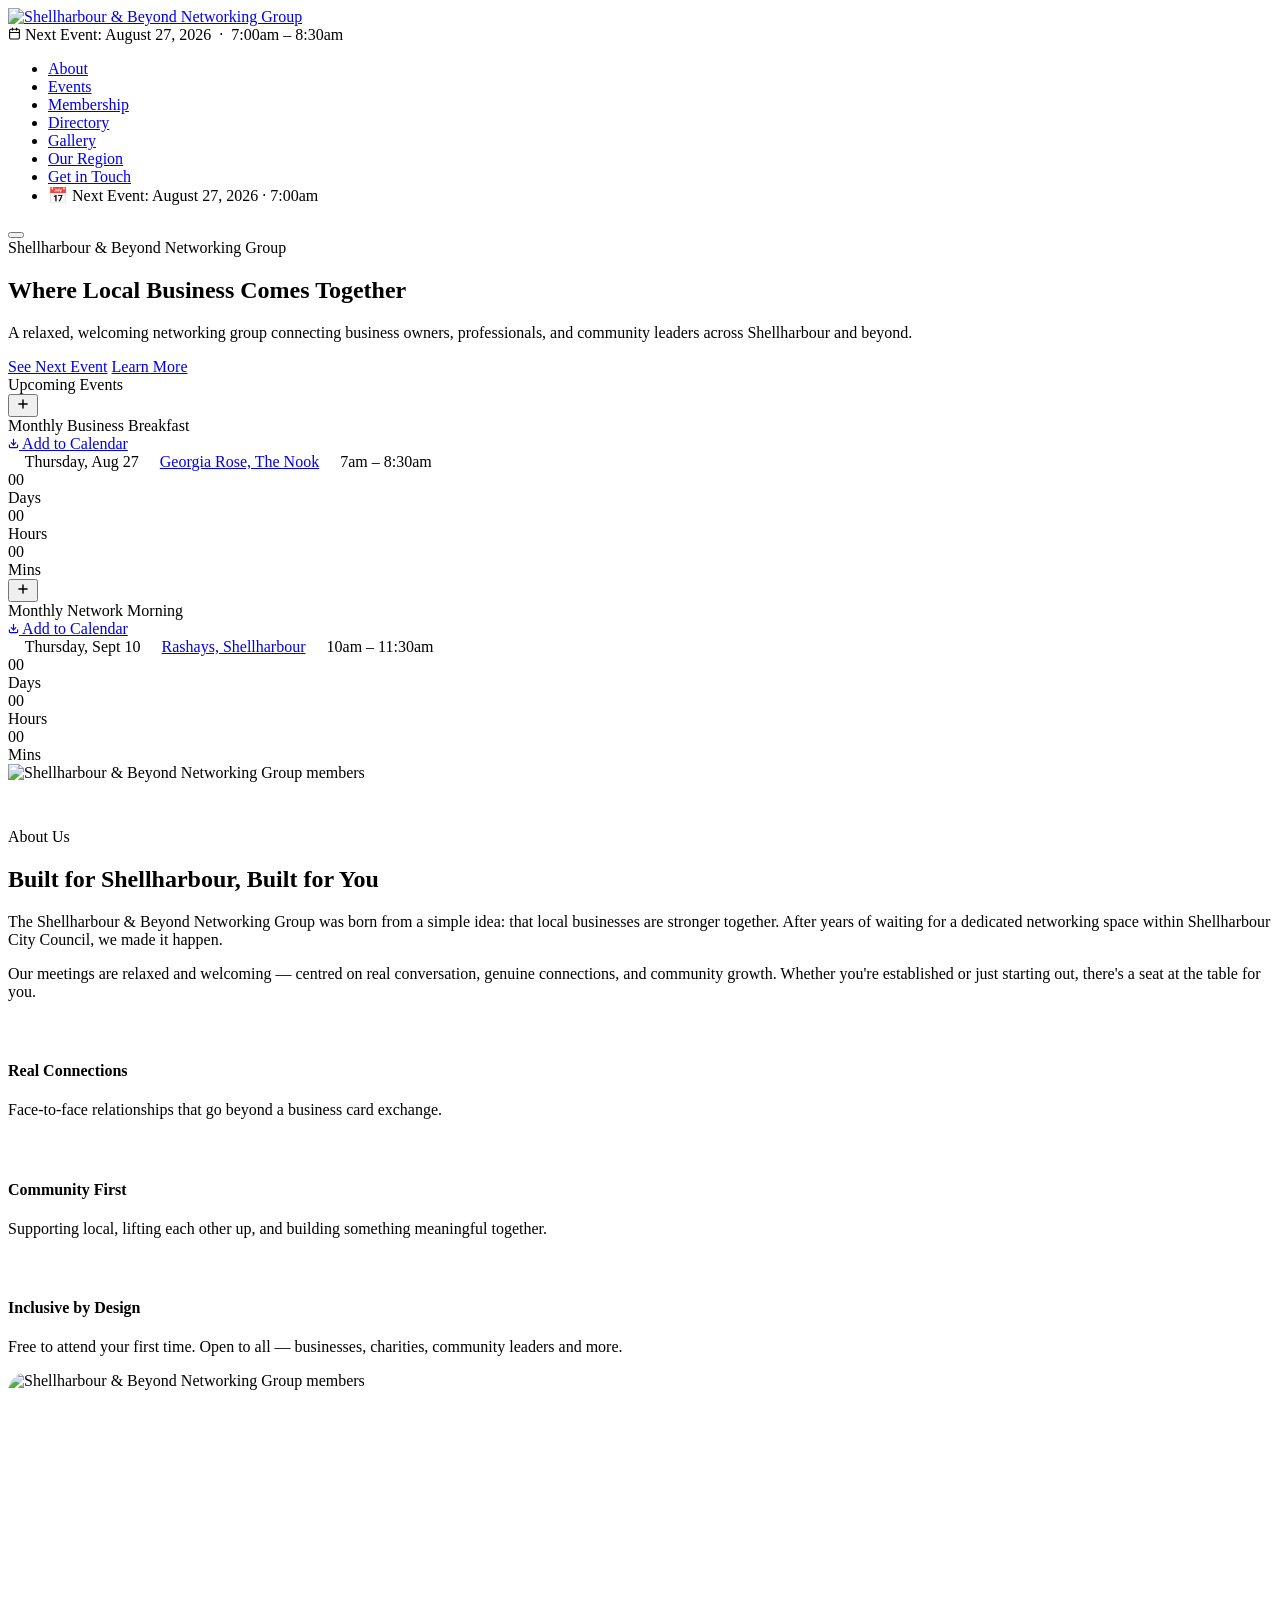
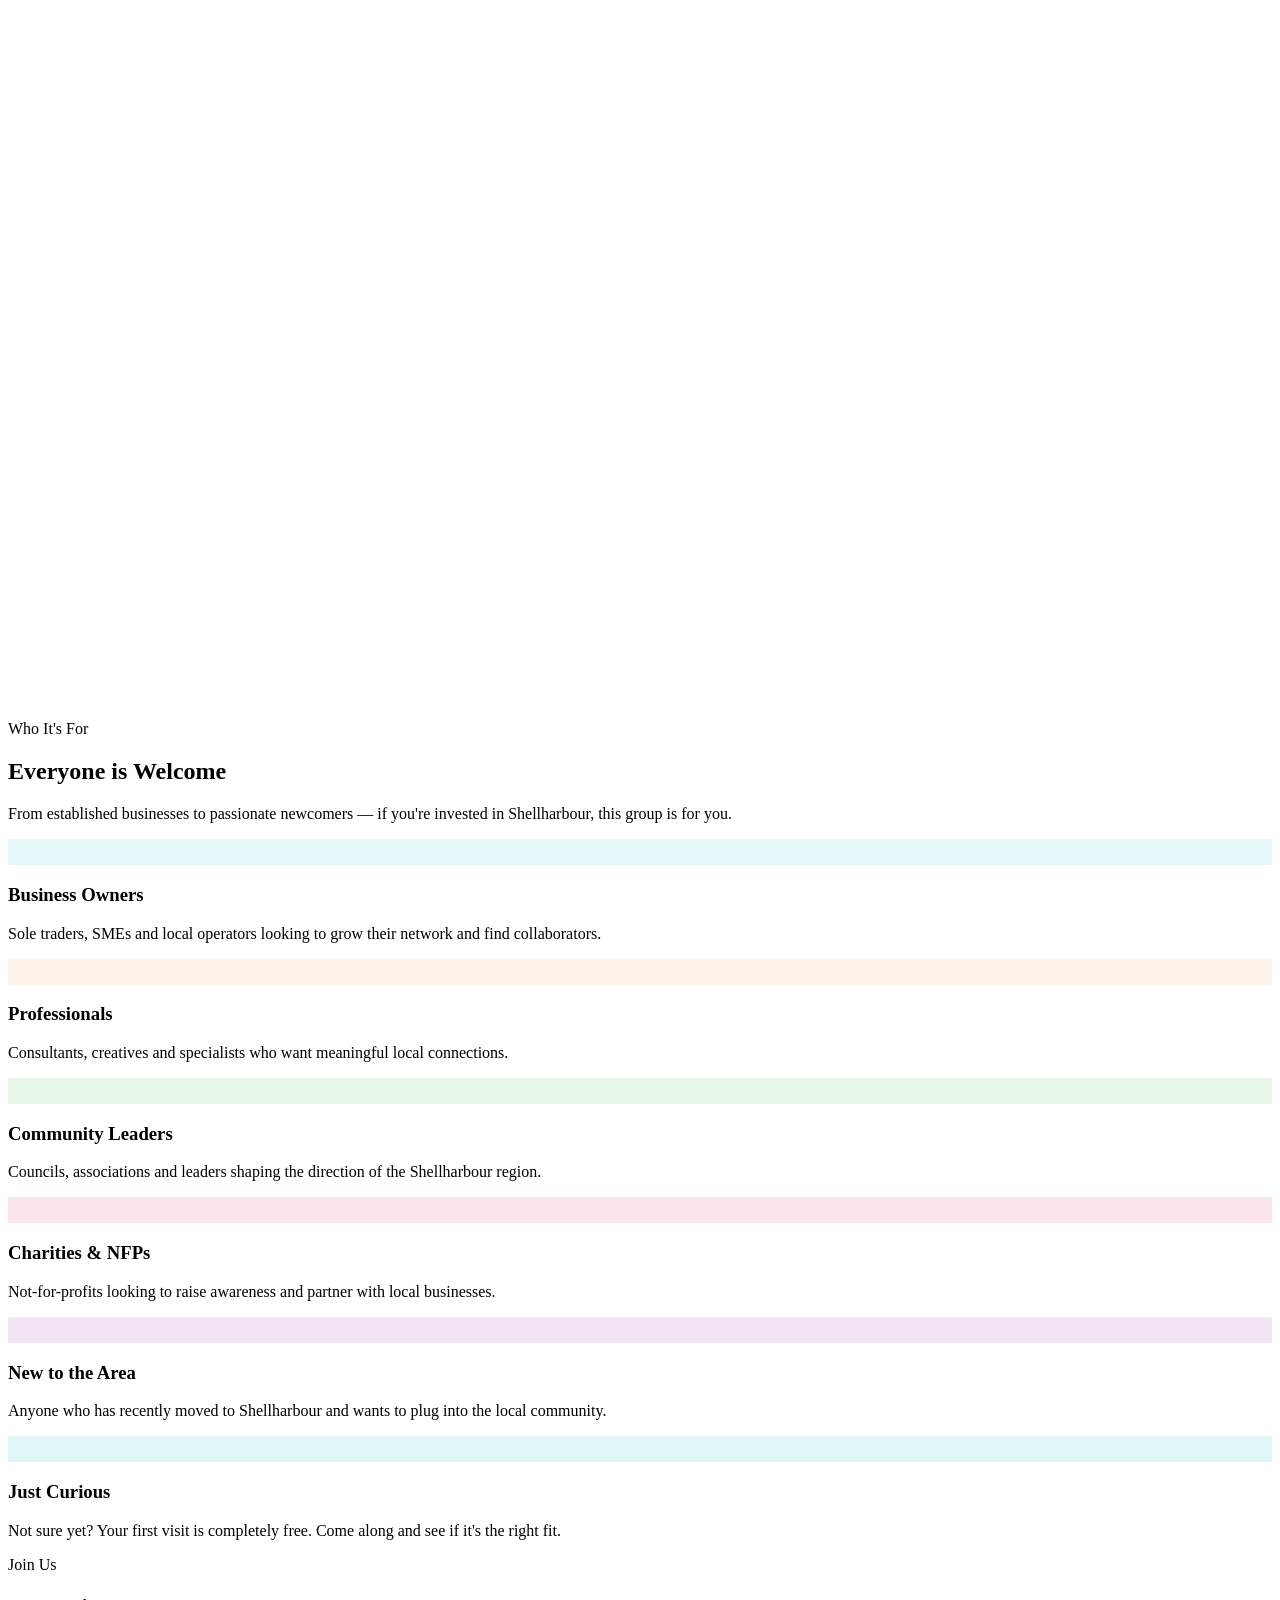
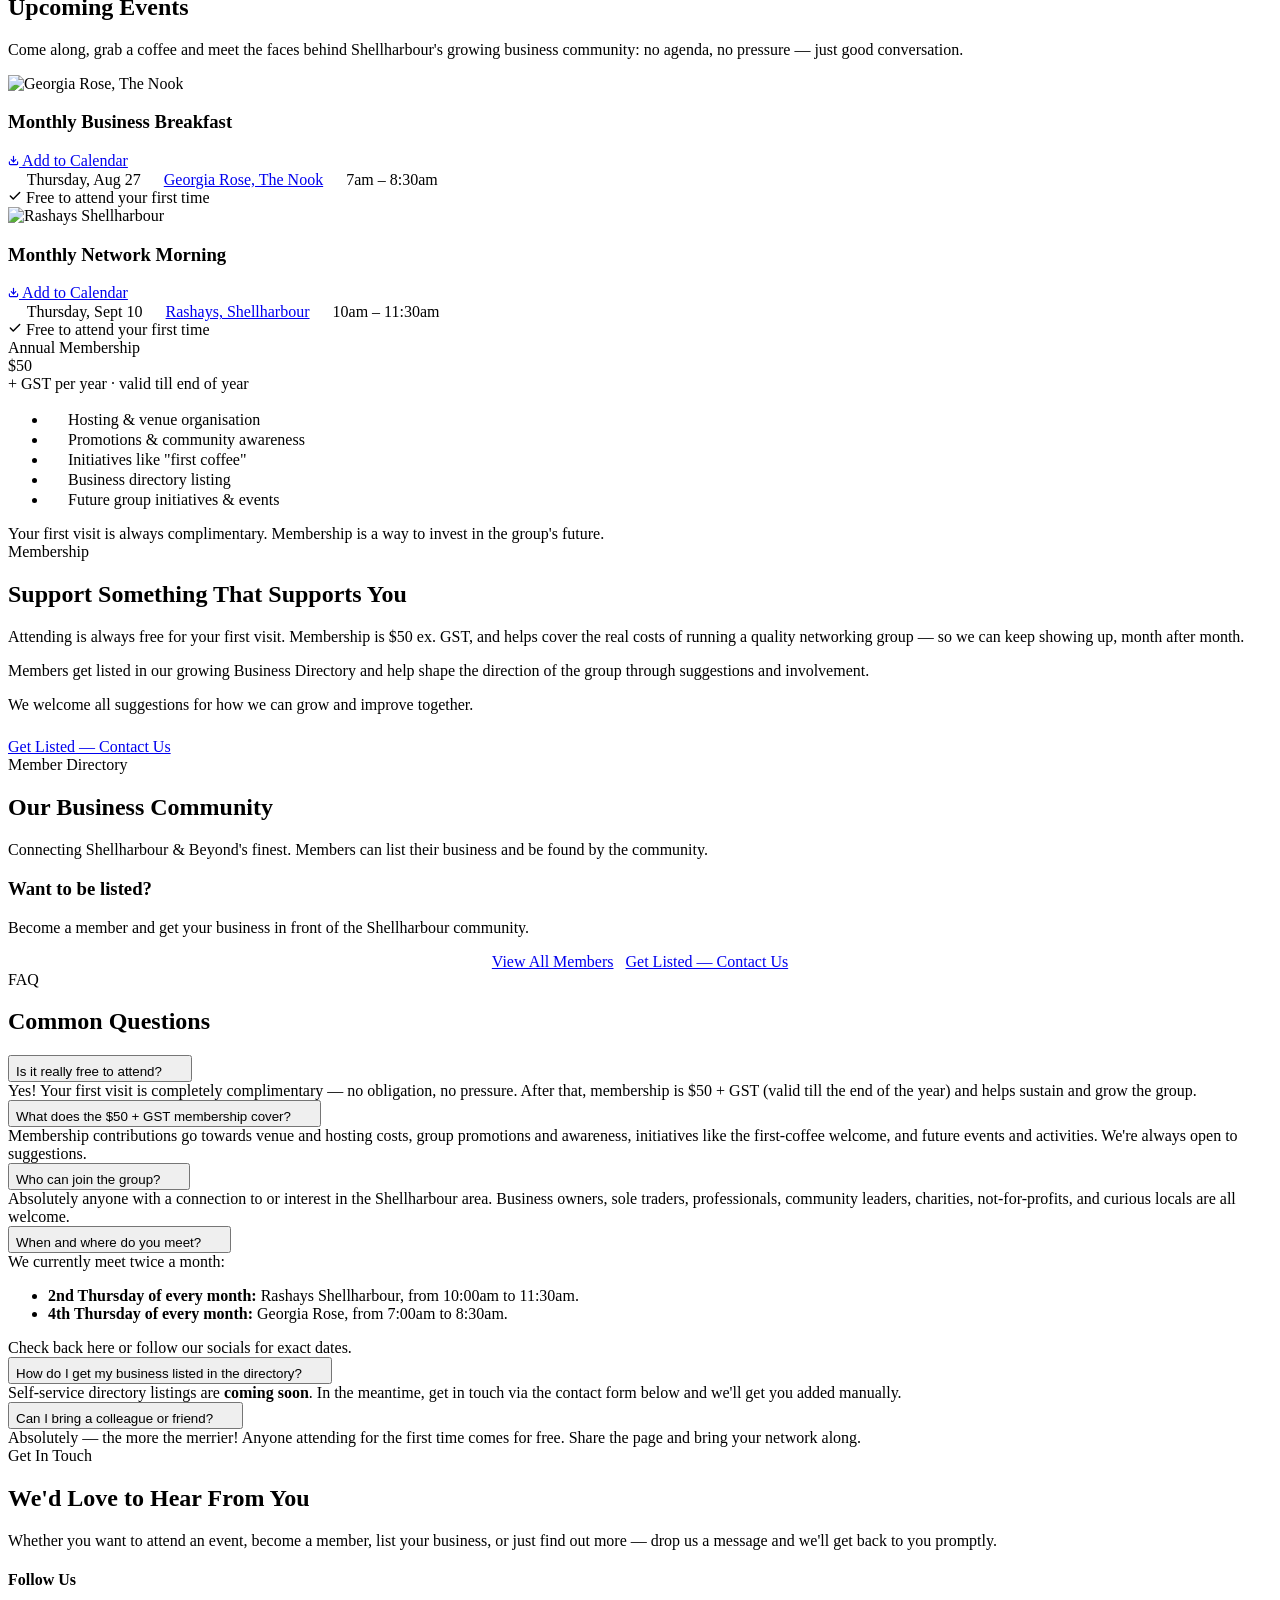
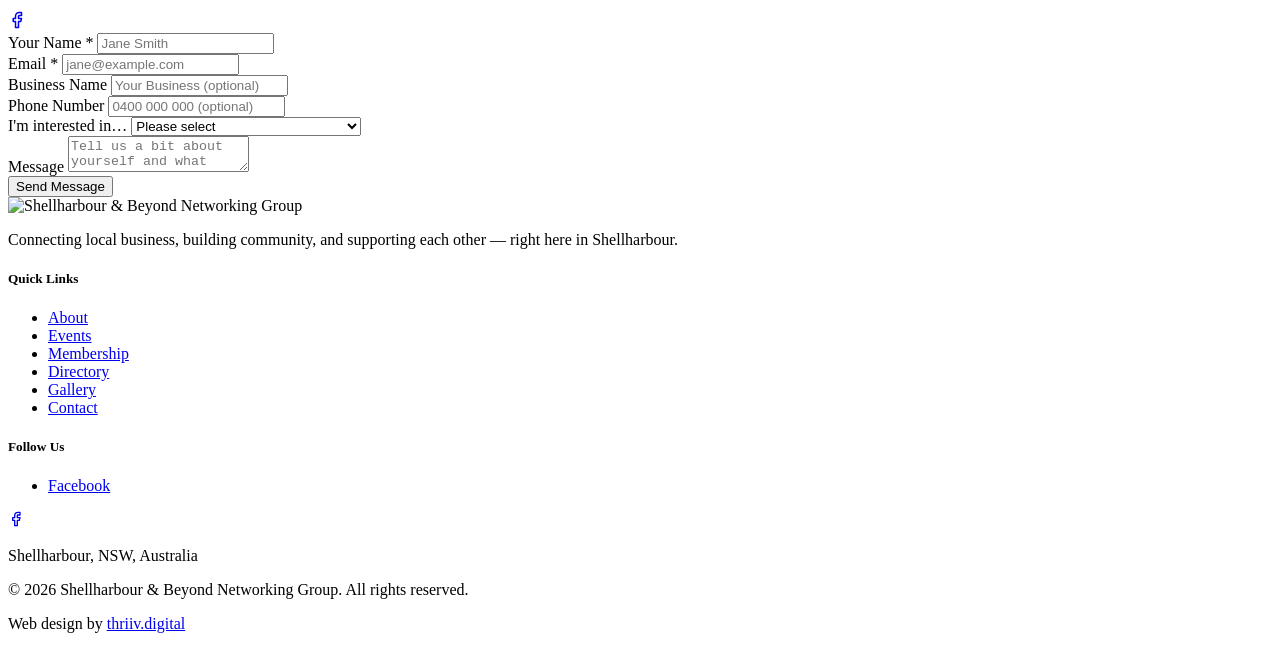
==== commit e1228e28: "Move Rashays Network Morning to Sept 10, promote Georgia Rose Breakfast (Aug 27) as next event Co-Au" ====
--- a/index.html
+++ b/index.html
@@ -3,7 +3,7 @@
 <head>
   <meta charset="UTF-8"/>
   <meta name="viewport" content="width=device-width, initial-scale=1.0"/>
-  <title>Shellharbour &amp; Beyond Networking | Next Event 13 August</title>
+  <title>Shellharbour &amp; Beyond Networking | Next Event 27 August</title>
   <meta name="description" content="A relaxed, welcoming networking group connecting business owners, professionals, and community leaders across Shellharbour and beyond."/>
   <!-- Favicon -->
   <link rel="icon" type="image/png" href="uploads/logo-shellharbour-beyond-networking-group.png"/>
@@ -102,7 +102,7 @@
     </a>
     <div class="nav-event-pill">
       <svg width="13" height="13" viewBox="0 0 24 24" fill="none" stroke="currentColor" stroke-width="2" stroke-linecap="round" stroke-linejoin="round"><rect x="3" y="4" width="18" height="18" rx="2"/><line x1="16" y1="2" x2="16" y2="6"/><line x1="8" y1="2" x2="8" y2="6"/><line x1="3" y1="10" x2="21" y2="10"/></svg>
-      <span id="nav-event-text">Next Event: August 13, 2026 &nbsp;·&nbsp; 10:00am – 11:30am</span>
+      <span id="nav-event-text">Next Event: August 27, 2026 &nbsp;·&nbsp; 7:00am – 8:30am</span>
     </div>
     <ul class="nav-links" id="nav-links">
       <li><a href="#about">About</a></li>
@@ -112,7 +112,7 @@
       <li><a href="gallery.html">Gallery</a></li>
       <li><a href="region.html">Our Region</a></li>
       <li><a href="#contact" class="nav-cta">Get in Touch</a></li>
-      <li class="nav-mobile-event">📅 <span id="nav-event-text-mobile">Next Event: August 13, 2026 · 10:00am</span></li>
+      <li class="nav-mobile-event">📅 <span id="nav-event-text-mobile">Next Event: August 27, 2026 · 7:00am</span></li>
     </ul>
     <button class="nav-hamburger" id="nav-hamburger" aria-label="Open menu" aria-expanded="false">
       <span></span><span></span><span></span>
@@ -137,19 +137,70 @@
         <div class="countdown-label">Upcoming Events</div>
 
         <div class="event-item is-open"
+             data-event-id="breakfast"
+             data-target="2026-08-27T07:00:00+10:00"
+             data-name="Monthly Business Breakfast"
+             data-date-full="August 27, 2026"
+             data-time-label="7:00am – 8:30am">
+          <div class="event-item-header">
+            <button class="event-toggle" type="button" aria-expanded="true" aria-controls="event-body-breakfast" aria-label="Toggle Monthly Business Breakfast details">
+              <svg class="event-toggle-icon" width="14" height="14" viewBox="0 0 24 24" fill="none" stroke="currentColor" stroke-width="2.5" stroke-linecap="round"><line x1="12" y1="5" x2="12" y2="19"/><line x1="5" y1="12" x2="19" y2="12"/></svg>
+            </button>
+            <div class="event-item-title">Monthly Business Breakfast</div>
+            <a class="add-to-cal"
+              href="data:text/calendar;charset=utf8,BEGIN:VCALENDAR%0AVERSION:2.0%0APRODID:-//Shellharbour%20%26%20Beyond//EN%0ABEGIN:VEVENT%0ADTSTART:20260826T210000Z%0ADTEND:20260826T223000Z%0ASUMMARY:Shellharbour%20%26%20Beyond%20Monthly%20Business%20Breakfast%0ADESCRIPTION:Monthly%20business%20breakfast%20-%20first%20visit%20free!%0ALOCATION:Georgia%20Rose%2C%20The%20Nook%2C%20NSW%0AEND:VEVENT%0AEND:VCALENDAR"
+              download="shellharbour-business-breakfast-aug2026.ics">
+              <svg width="11" height="11" viewBox="0 0 24 24" fill="none" stroke="currentColor" stroke-width="2.5" stroke-linecap="round" stroke-linejoin="round"><path d="M21 15v4a2 2 0 0 1-2 2H5a2 2 0 0 1-2-2v-4"/><polyline points="7 10 12 15 17 10"/><line x1="12" y1="15" x2="12" y2="3"/></svg>
+              Add to Calendar
+            </a>
+          </div>
+          <div class="event-item-meta">
+            <span class="cd-loc">
+              <svg width="13" height="13" viewBox="0 0 24 24" fill="none" stroke="rgba(255,255,255,0.55)" stroke-width="2" stroke-linecap="round" stroke-linejoin="round"><rect x="3" y="4" width="18" height="18" rx="2"/><line x1="16" y1="2" x2="16" y2="6"/><line x1="8" y1="2" x2="8" y2="6"/><line x1="3" y1="10" x2="21" y2="10"/></svg>
+              Thursday, Aug 27
+            </span>
+            <span class="cd-loc">
+              <svg width="13" height="13" viewBox="0 0 24 24" fill="none" stroke="rgba(255,255,255,0.5)" stroke-width="2" stroke-linecap="round" stroke-linejoin="round"><path d="M21 10c0 7-9 13-9 13s-9-6-9-13a9 9 0 0 1 18 0z"/><circle cx="12" cy="10" r="3"/></svg>
+              <a href="https://www.google.com/maps/search/Georgia+Rose+The+Nook" target="_blank" rel="noopener noreferrer">Georgia Rose, The Nook</a>
+            </span>
+            <span class="cd-loc">
+              <svg width="13" height="13" viewBox="0 0 24 24" fill="none" stroke="rgba(255,255,255,0.55)" stroke-width="2" stroke-linecap="round" stroke-linejoin="round"><circle cx="12" cy="12" r="10"/><polyline points="12 6 12 12 16 14"/></svg>
+              7am – 8:30am
+            </span>
+          </div>
+          <div class="event-item-body" id="event-body-breakfast">
+            <div class="countdown-grid">
+              <div class="countdown-unit">
+                <div class="countdown-num" data-cd="days">00</div>
+                <div class="countdown-unitlabel">Days</div>
+              </div>
+              <div class="countdown-unit">
+                <div class="countdown-num" data-cd="hours">00</div>
+                <div class="countdown-unitlabel">Hours</div>
+              </div>
+              <div class="countdown-unit">
+                <div class="countdown-num" data-cd="mins">00</div>
+                <div class="countdown-unitlabel">Mins</div>
+              </div>
+            </div>
+            <div class="countdown-expired" style="display:none">Event is on today!</div>
+          </div>
+        </div>
+
+        <div class="event-item"
              data-event-id="network"
-             data-target="2026-08-13T10:00:00+10:00"
+             data-target="2026-09-10T10:00:00+10:00"
              data-name="Monthly Network Morning"
-             data-date-full="August 13, 2026"
+             data-date-full="September 10, 2026"
              data-time-label="10:00am – 11:30am">
           <div class="event-item-header">
-            <button class="event-toggle" type="button" aria-expanded="true" aria-controls="event-body-network" aria-label="Toggle Monthly Network Morning details">
+            <button class="event-toggle" type="button" aria-expanded="false" aria-controls="event-body-network" aria-label="Toggle Monthly Network Morning details">
               <svg class="event-toggle-icon" width="14" height="14" viewBox="0 0 24 24" fill="none" stroke="currentColor" stroke-width="2.5" stroke-linecap="round"><line x1="12" y1="5" x2="12" y2="19"/><line x1="5" y1="12" x2="19" y2="12"/></svg>
             </button>
             <div class="event-item-title">Monthly Network Morning</div>
             <a class="add-to-cal"
-              href="data:text/calendar;charset=utf8,BEGIN:VCALENDAR%0AVERSION:2.0%0APRODID:-//Shellharbour%20%26%20Beyond//EN%0ABEGIN:VEVENT%0ADTSTART:20260813T000000Z%0ADTEND:20260813T013000Z%0ASUMMARY:Shellharbour%20%26%20Beyond%20Monthly%20Network%20Morning%0ADESCRIPTION:Monthly%20networking%20event%20-%20first%20visit%20free!%0ALOCATION:Rashays%20Shellharbour%2C%20NSW%0AURL:https://share.google/5BaDR1vyqAD13IMUi%0AEND:VEVENT%0AEND:VCALENDAR"
-              download="shellharbour-network-morning-aug2026.ics">
+              href="data:text/calendar;charset=utf8,BEGIN:VCALENDAR%0AVERSION:2.0%0APRODID:-//Shellharbour%20%26%20Beyond//EN%0ABEGIN:VEVENT%0ADTSTART:20260910T000000Z%0ADTEND:20260910T013000Z%0ASUMMARY:Shellharbour%20%26%20Beyond%20Monthly%20Network%20Morning%0ADESCRIPTION:Monthly%20networking%20event%20-%20first%20visit%20free!%0ALOCATION:Rashays%20Shellharbour%2C%20NSW%0AURL:https://share.google/5BaDR1vyqAD13IMUi%0AEND:VEVENT%0AEND:VCALENDAR"
+              download="shellharbour-network-morning-sep2026.ics">
               <svg width="11" height="11" viewBox="0 0 24 24" fill="none" stroke="currentColor" stroke-width="2.5" stroke-linecap="round" stroke-linejoin="round"><path d="M21 15v4a2 2 0 0 1-2 2H5a2 2 0 0 1-2-2v-4"/><polyline points="7 10 12 15 17 10"/><line x1="12" y1="15" x2="12" y2="3"/></svg>
               Add to Calendar
             </a>
@@ -157,7 +208,7 @@
           <div class="event-item-meta">
             <span class="cd-loc">
               <svg width="13" height="13" viewBox="0 0 24 24" fill="none" stroke="rgba(255,255,255,0.55)" stroke-width="2" stroke-linecap="round" stroke-linejoin="round"><rect x="3" y="4" width="18" height="18" rx="2"/><line x1="16" y1="2" x2="16" y2="6"/><line x1="8" y1="2" x2="8" y2="6"/><line x1="3" y1="10" x2="21" y2="10"/></svg>
-              Thursday, Aug 13
+              Thursday, Sept 10
             </span>
             <span class="cd-loc">
               <svg width="13" height="13" viewBox="0 0 24 24" fill="none" stroke="rgba(255,255,255,0.5)" stroke-width="2" stroke-linecap="round" stroke-linejoin="round"><path d="M21 10c0 7-9 13-9 13s-9-6-9-13a9 9 0 0 1 18 0z"/><circle cx="12" cy="10" r="3"/></svg>
@@ -186,57 +237,6 @@
             <div class="countdown-expired" style="display:none">Event is on today!</div>
           </div>
         </div>
-
-        <div class="event-item"
-             data-event-id="breakfast"
-             data-target="2026-08-27T07:00:00+10:00"
-             data-name="Monthly Business Breakfast"
-             data-date-full="August 27, 2026"
-             data-time-label="7:00am – 8:30am">
-          <div class="event-item-header">
-            <button class="event-toggle" type="button" aria-expanded="false" aria-controls="event-body-breakfast" aria-label="Toggle Monthly Business Breakfast details">
-              <svg class="event-toggle-icon" width="14" height="14" viewBox="0 0 24 24" fill="none" stroke="currentColor" stroke-width="2.5" stroke-linecap="round"><line x1="12" y1="5" x2="12" y2="19"/><line x1="5" y1="12" x2="19" y2="12"/></svg>
-            </button>
-            <div class="event-item-title">Monthly Business Breakfast</div>
-            <a class="add-to-cal"
-              href="data:text/calendar;charset=utf8,BEGIN:VCALENDAR%0AVERSION:2.0%0APRODID:-//Shellharbour%20%26%20Beyond//EN%0ABEGIN:VEVENT%0ADTSTART:20260826T210000Z%0ADTEND:20260826T223000Z%0ASUMMARY:Shellharbour%20%26%20Beyond%20Monthly%20Business%20Breakfast%0ADESCRIPTION:Monthly%20business%20breakfast%20-%20first%20visit%20free!%0ALOCATION:Georgia%20Rose%2C%20The%20Nook%2C%20NSW%0AEND:VEVENT%0AEND:VCALENDAR"
-              download="shellharbour-business-breakfast-aug2026.ics">
-              <svg width="11" height="11" viewBox="0 0 24 24" fill="none" stroke="currentColor" stroke-width="2.5" stroke-linecap="round" stroke-linejoin="round"><path d="M21 15v4a2 2 0 0 1-2 2H5a2 2 0 0 1-2-2v-4"/><polyline points="7 10 12 15 17 10"/><line x1="12" y1="15" x2="12" y2="3"/></svg>
-              Add to Calendar
-            </a>
-          </div>
-          <div class="event-item-meta">
-            <span class="cd-loc">
-              <svg width="13" height="13" viewBox="0 0 24 24" fill="none" stroke="rgba(255,255,255,0.55)" stroke-width="2" stroke-linecap="round" stroke-linejoin="round"><rect x="3" y="4" width="18" height="18" rx="2"/><line x1="16" y1="2" x2="16" y2="6"/><line x1="8" y1="2" x2="8" y2="6"/><line x1="3" y1="10" x2="21" y2="10"/></svg>
-              Thursday, Aug 27
-            </span>
-            <span class="cd-loc">
-              <svg width="13" height="13" viewBox="0 0 24 24" fill="none" stroke="rgba(255,255,255,0.5)" stroke-width="2" stroke-linecap="round" stroke-linejoin="round"><path d="M21 10c0 7-9 13-9 13s-9-6-9-13a9 9 0 0 1 18 0z"/><circle cx="12" cy="10" r="3"/></svg>
-              <a href="https://www.google.com/maps/search/Georgia+Rose+The+Nook" target="_blank" rel="noopener noreferrer">Georgia Rose, The Nook</a>
-            </span>
-            <span class="cd-loc">
-              <svg width="13" height="13" viewBox="0 0 24 24" fill="none" stroke="rgba(255,255,255,0.55)" stroke-width="2" stroke-linecap="round" stroke-linejoin="round"><circle cx="12" cy="12" r="10"/><polyline points="12 6 12 12 16 14"/></svg>
-              7am – 8:30am
-            </span>
-          </div>
-          <div class="event-item-body" id="event-body-breakfast">
-            <div class="countdown-grid">
-              <div class="countdown-unit">
-                <div class="countdown-num" data-cd="days">00</div>
-                <div class="countdown-unitlabel">Days</div>
-              </div>
-              <div class="countdown-unit">
-                <div class="countdown-num" data-cd="hours">00</div>
-                <div class="countdown-unitlabel">Hours</div>
-              </div>
-              <div class="countdown-unit">
-                <div class="countdown-num" data-cd="mins">00</div>
-                <div class="countdown-unitlabel">Mins</div>
-              </div>
-            </div>
-            <div class="countdown-expired" style="display:none">Event is on today!</div>
-          </div>
-        </div>
       </div>
       <img src="uploads/shbng-network2a.jpg?v=20260714" alt="Shellharbour &amp; Beyond Networking Group members" class="hero-photo"/>
     </div>
@@ -362,39 +362,7 @@
     </div>
     <div class="events-grid">
       <div class="event-card">
-        <img src="uploads/pic-shbng-rashays2.jpg" alt="Rashays Shellharbour" class="event-card-img event-card-img-top"/>
-        <div class="event-card-body">
-          <div class="event-card-title-row">
-            <h3 class="event-card-title">Monthly Network Morning</h3>
-            <a class="add-to-cal"
-              href="data:text/calendar;charset=utf8,BEGIN:VCALENDAR%0AVERSION:2.0%0APRODID:-//Shellharbour%20%26%20Beyond//EN%0ABEGIN:VEVENT%0ADTSTART:20260813T000000Z%0ADTEND:20260813T013000Z%0ASUMMARY:Shellharbour%20%26%20Beyond%20Monthly%20Network%20Morning%0ADESCRIPTION:Monthly%20networking%20event%20-%20first%20visit%20free!%0ALOCATION:Rashays%20Shellharbour%2C%20NSW%0AURL:https://share.google/5BaDR1vyqAD13IMUi%0AEND:VEVENT%0AEND:VCALENDAR"
-              download="shellharbour-network-morning-aug2026.ics">
-              <svg width="11" height="11" viewBox="0 0 24 24" fill="none" stroke="currentColor" stroke-width="2.5" stroke-linecap="round" stroke-linejoin="round"><path d="M21 15v4a2 2 0 0 1-2 2H5a2 2 0 0 1-2-2v-4"/><polyline points="7 10 12 15 17 10"/><line x1="12" y1="15" x2="12" y2="3"/></svg>
-              Add to Calendar
-            </a>
-          </div>
-          <div class="event-card-meta">
-            <span class="event-card-meta-row">
-              <svg width="15" height="15" viewBox="0 0 24 24" fill="none" stroke="rgba(255,255,255,0.5)" stroke-width="2" stroke-linecap="round" stroke-linejoin="round"><rect x="3" y="4" width="18" height="18" rx="2"/><line x1="16" y1="2" x2="16" y2="6"/><line x1="8" y1="2" x2="8" y2="6"/><line x1="3" y1="10" x2="21" y2="10"/></svg>
-              Thursday, Aug 13
-            </span>
-            <span class="event-card-meta-row">
-              <svg width="15" height="15" viewBox="0 0 24 24" fill="none" stroke="rgba(255,255,255,0.5)" stroke-width="2" stroke-linecap="round" stroke-linejoin="round"><path d="M21 10c0 7-9 13-9 13s-9-6-9-13a9 9 0 0 1 18 0z"/><circle cx="12" cy="10" r="3"/></svg>
-              <a href="https://share.google/5BaDR1vyqAD13IMUi" target="_blank" rel="noopener noreferrer">Rashays, Shellharbour</a>
-            </span>
-            <span class="event-card-meta-row">
-              <svg width="15" height="15" viewBox="0 0 24 24" fill="none" stroke="rgba(255,255,255,0.5)" stroke-width="2" stroke-linecap="round" stroke-linejoin="round"><circle cx="12" cy="12" r="10"/><polyline points="12 6 12 12 16 14"/></svg>
-              10am – 11:30am
-            </span>
-          </div>
-          <div class="free-badge">
-            <svg width="14" height="14" viewBox="0 0 24 24" fill="none" stroke="currentColor" stroke-width="2.5" stroke-linecap="round" stroke-linejoin="round"><polyline points="20 6 9 17 4 12"/></svg>
-            Free to attend your first time
-          </div>
-        </div>
-      </div>
-      <div class="event-card">
-        <img src="uploads/georgia-rose.jpg" alt="Georgia Rose, The Nook" class="event-card-img"/>
+        <img src="uploads/georgia-rose.jpg" alt="Georgia Rose, The Nook" class="event-card-img event-card-img-top"/>
         <div class="event-card-body">
           <div class="event-card-title-row">
             <h3 class="event-card-title">Monthly Business Breakfast</h3>
@@ -417,6 +385,38 @@
             <span class="event-card-meta-row">
               <svg width="15" height="15" viewBox="0 0 24 24" fill="none" stroke="rgba(255,255,255,0.5)" stroke-width="2" stroke-linecap="round" stroke-linejoin="round"><circle cx="12" cy="12" r="10"/><polyline points="12 6 12 12 16 14"/></svg>
               7am – 8:30am
+            </span>
+          </div>
+          <div class="free-badge">
+            <svg width="14" height="14" viewBox="0 0 24 24" fill="none" stroke="currentColor" stroke-width="2.5" stroke-linecap="round" stroke-linejoin="round"><polyline points="20 6 9 17 4 12"/></svg>
+            Free to attend your first time
+          </div>
+        </div>
+      </div>
+      <div class="event-card">
+        <img src="uploads/pic-shbng-rashays2.jpg" alt="Rashays Shellharbour" class="event-card-img"/>
+        <div class="event-card-body">
+          <div class="event-card-title-row">
+            <h3 class="event-card-title">Monthly Network Morning</h3>
+            <a class="add-to-cal"
+              href="data:text/calendar;charset=utf8,BEGIN:VCALENDAR%0AVERSION:2.0%0APRODID:-//Shellharbour%20%26%20Beyond//EN%0ABEGIN:VEVENT%0ADTSTART:20260910T000000Z%0ADTEND:20260910T013000Z%0ASUMMARY:Shellharbour%20%26%20Beyond%20Monthly%20Network%20Morning%0ADESCRIPTION:Monthly%20networking%20event%20-%20first%20visit%20free!%0ALOCATION:Rashays%20Shellharbour%2C%20NSW%0AURL:https://share.google/5BaDR1vyqAD13IMUi%0AEND:VEVENT%0AEND:VCALENDAR"
+              download="shellharbour-network-morning-sep2026.ics">
+              <svg width="11" height="11" viewBox="0 0 24 24" fill="none" stroke="currentColor" stroke-width="2.5" stroke-linecap="round" stroke-linejoin="round"><path d="M21 15v4a2 2 0 0 1-2 2H5a2 2 0 0 1-2-2v-4"/><polyline points="7 10 12 15 17 10"/><line x1="12" y1="15" x2="12" y2="3"/></svg>
+              Add to Calendar
+            </a>
+          </div>
+          <div class="event-card-meta">
+            <span class="event-card-meta-row">
+              <svg width="15" height="15" viewBox="0 0 24 24" fill="none" stroke="rgba(255,255,255,0.5)" stroke-width="2" stroke-linecap="round" stroke-linejoin="round"><rect x="3" y="4" width="18" height="18" rx="2"/><line x1="16" y1="2" x2="16" y2="6"/><line x1="8" y1="2" x2="8" y2="6"/><line x1="3" y1="10" x2="21" y2="10"/></svg>
+              Thursday, Sept 10
+            </span>
+            <span class="event-card-meta-row">
+              <svg width="15" height="15" viewBox="0 0 24 24" fill="none" stroke="rgba(255,255,255,0.5)" stroke-width="2" stroke-linecap="round" stroke-linejoin="round"><path d="M21 10c0 7-9 13-9 13s-9-6-9-13a9 9 0 0 1 18 0z"/><circle cx="12" cy="10" r="3"/></svg>
+              <a href="https://share.google/5BaDR1vyqAD13IMUi" target="_blank" rel="noopener noreferrer">Rashays, Shellharbour</a>
+            </span>
+            <span class="event-card-meta-row">
+              <svg width="15" height="15" viewBox="0 0 24 24" fill="none" stroke="rgba(255,255,255,0.5)" stroke-width="2" stroke-linecap="round" stroke-linejoin="round"><circle cx="12" cy="12" r="10"/><polyline points="12 6 12 12 16 14"/></svg>
+              10am – 11:30am
             </span>
           </div>
           <div class="free-badge">
@@ -711,6 +711,7 @@
   </div>
   <div class="footer-bottom">
     <p>© 2026 Shellharbour &amp; Beyond Networking Group. All rights reserved.</p>
+    <p class="footer-credit">Web design by <a href="https://thriivdigital.com.au" target="_blank" rel="noopener noreferrer">thriiv.digital</a></p>
   </div>
 </footer>
 
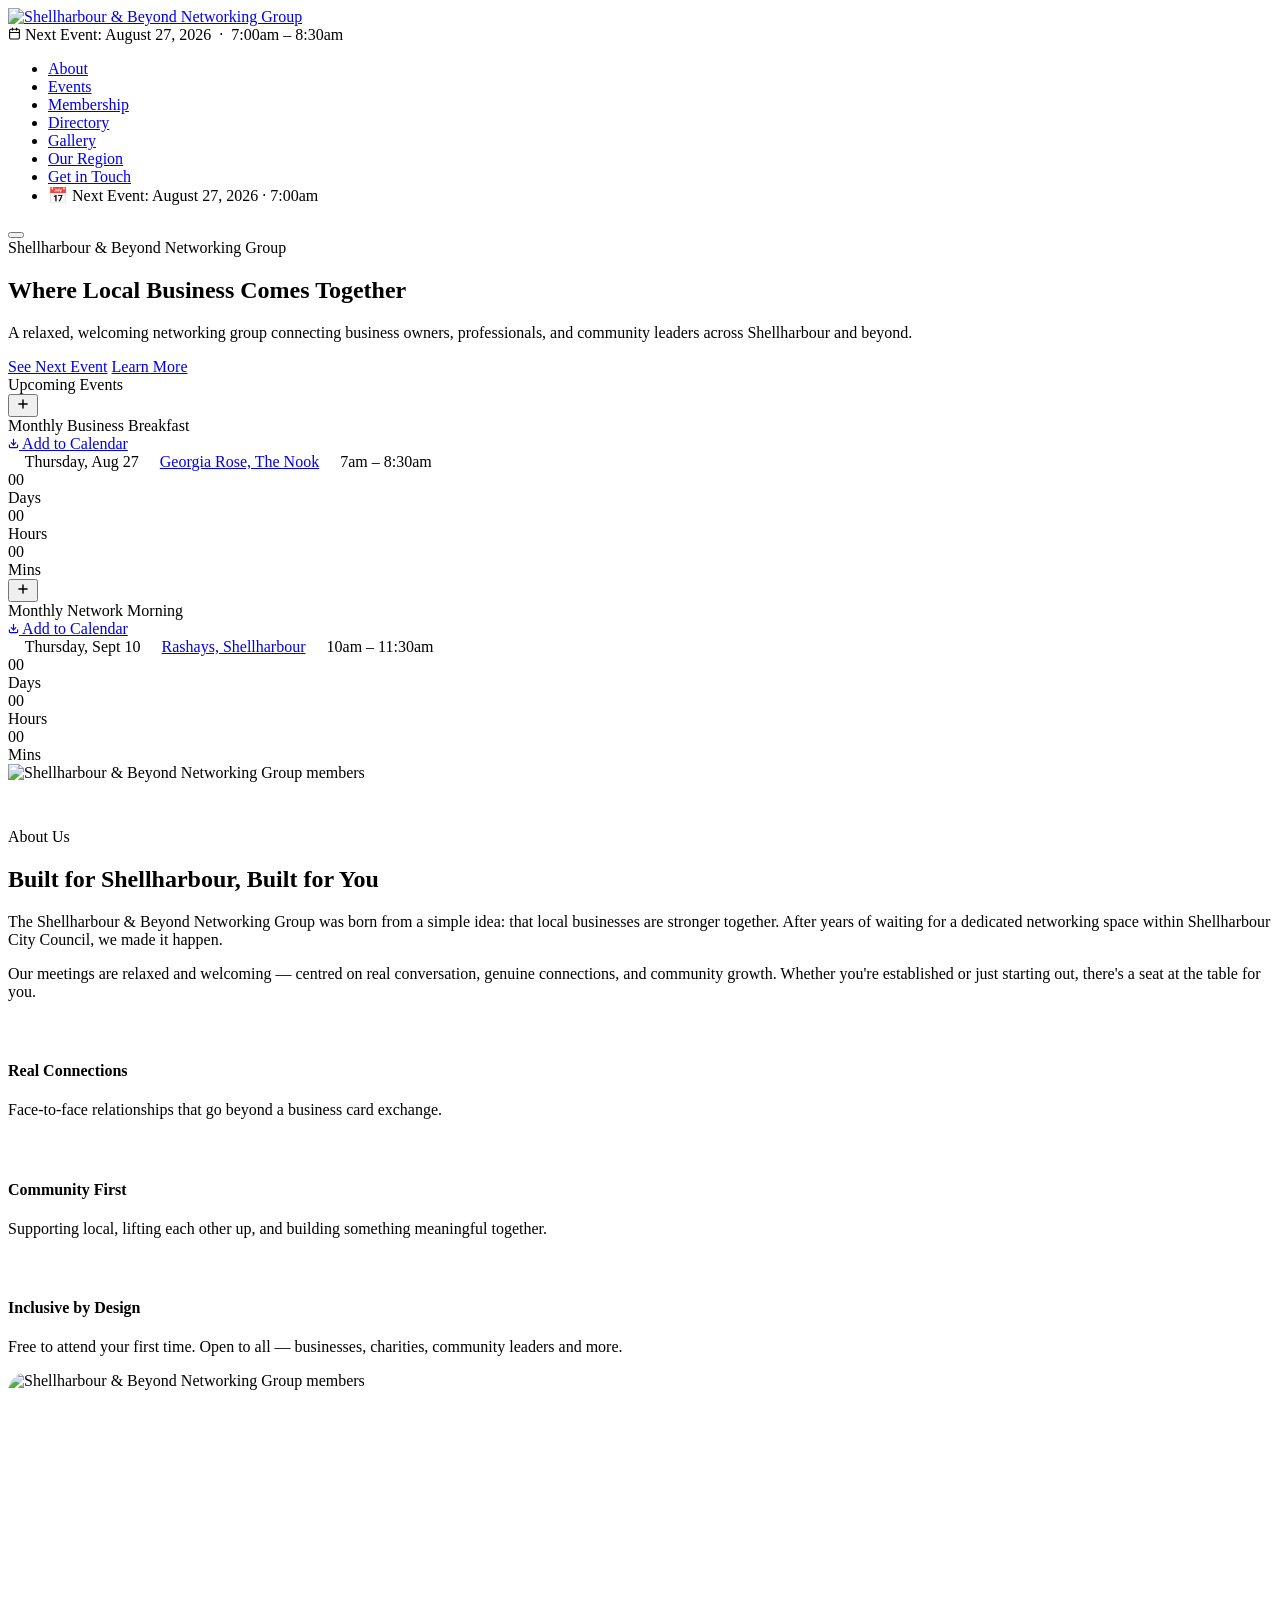
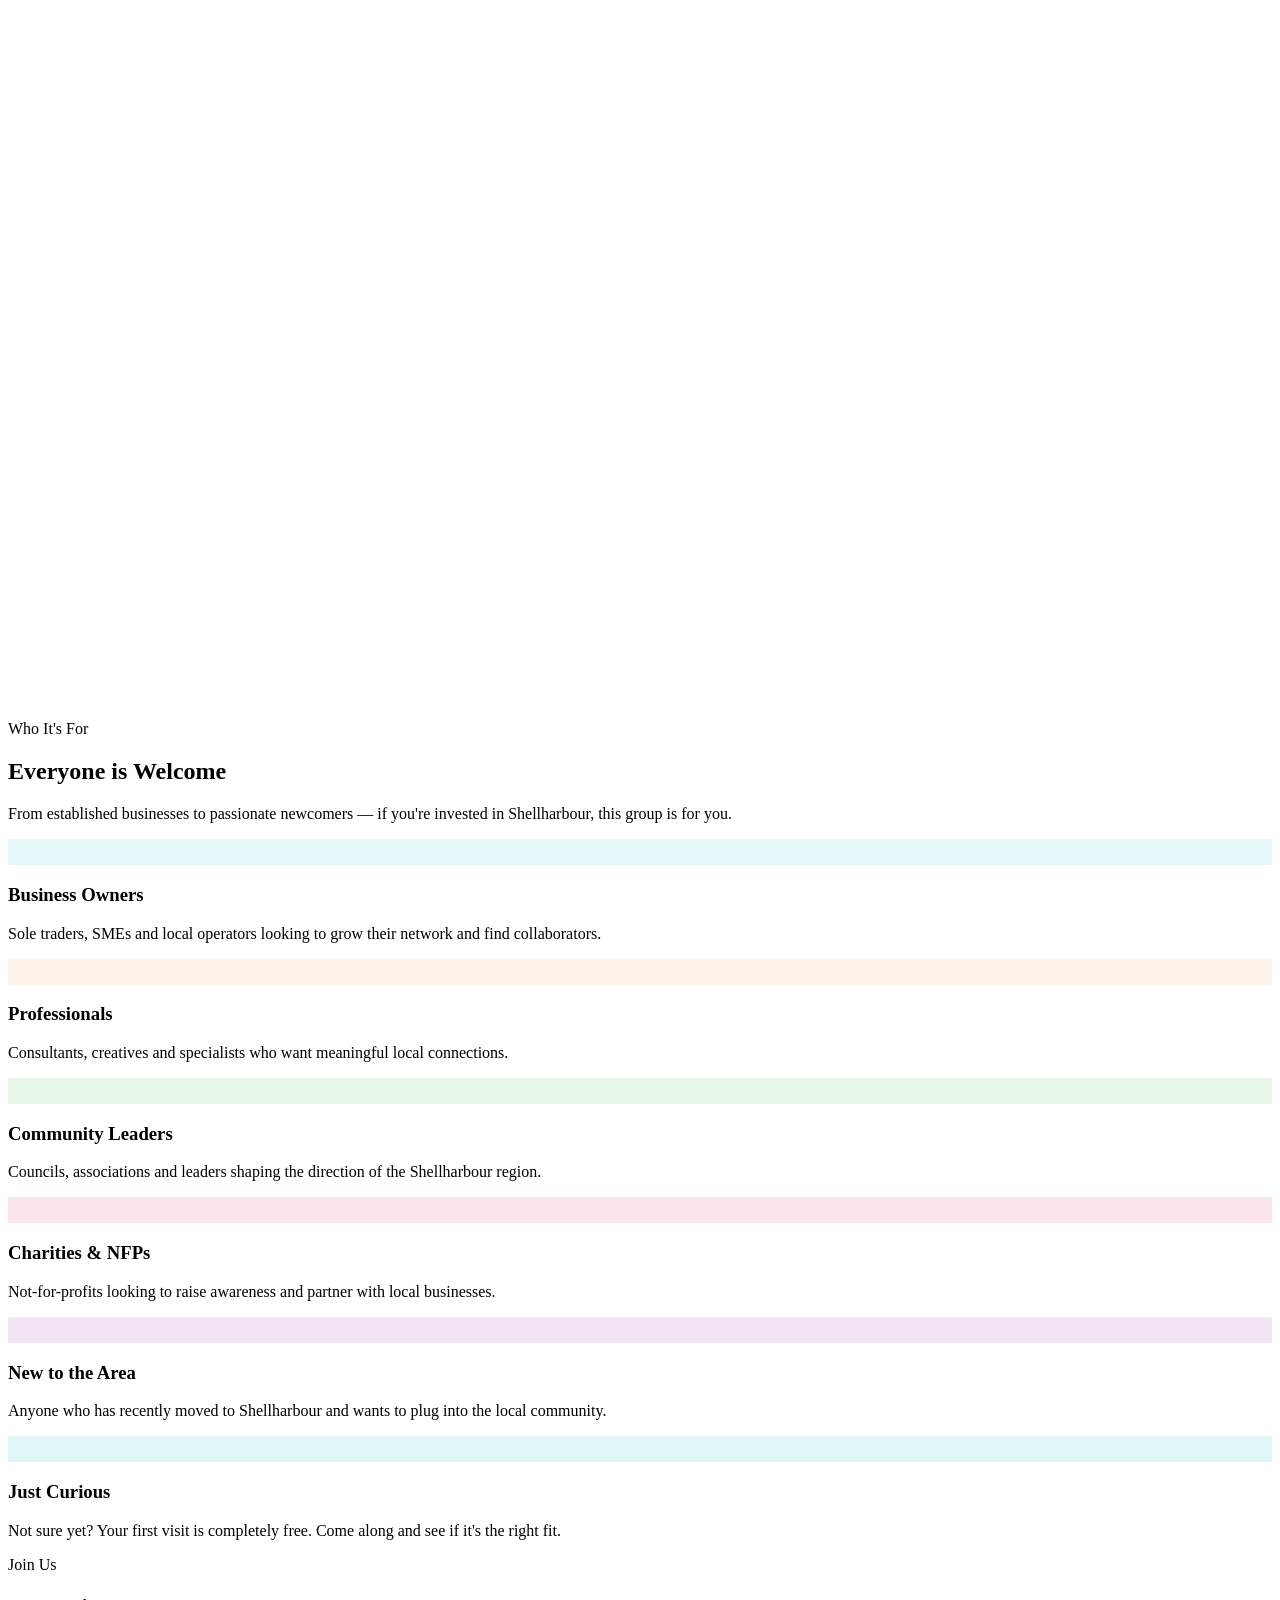
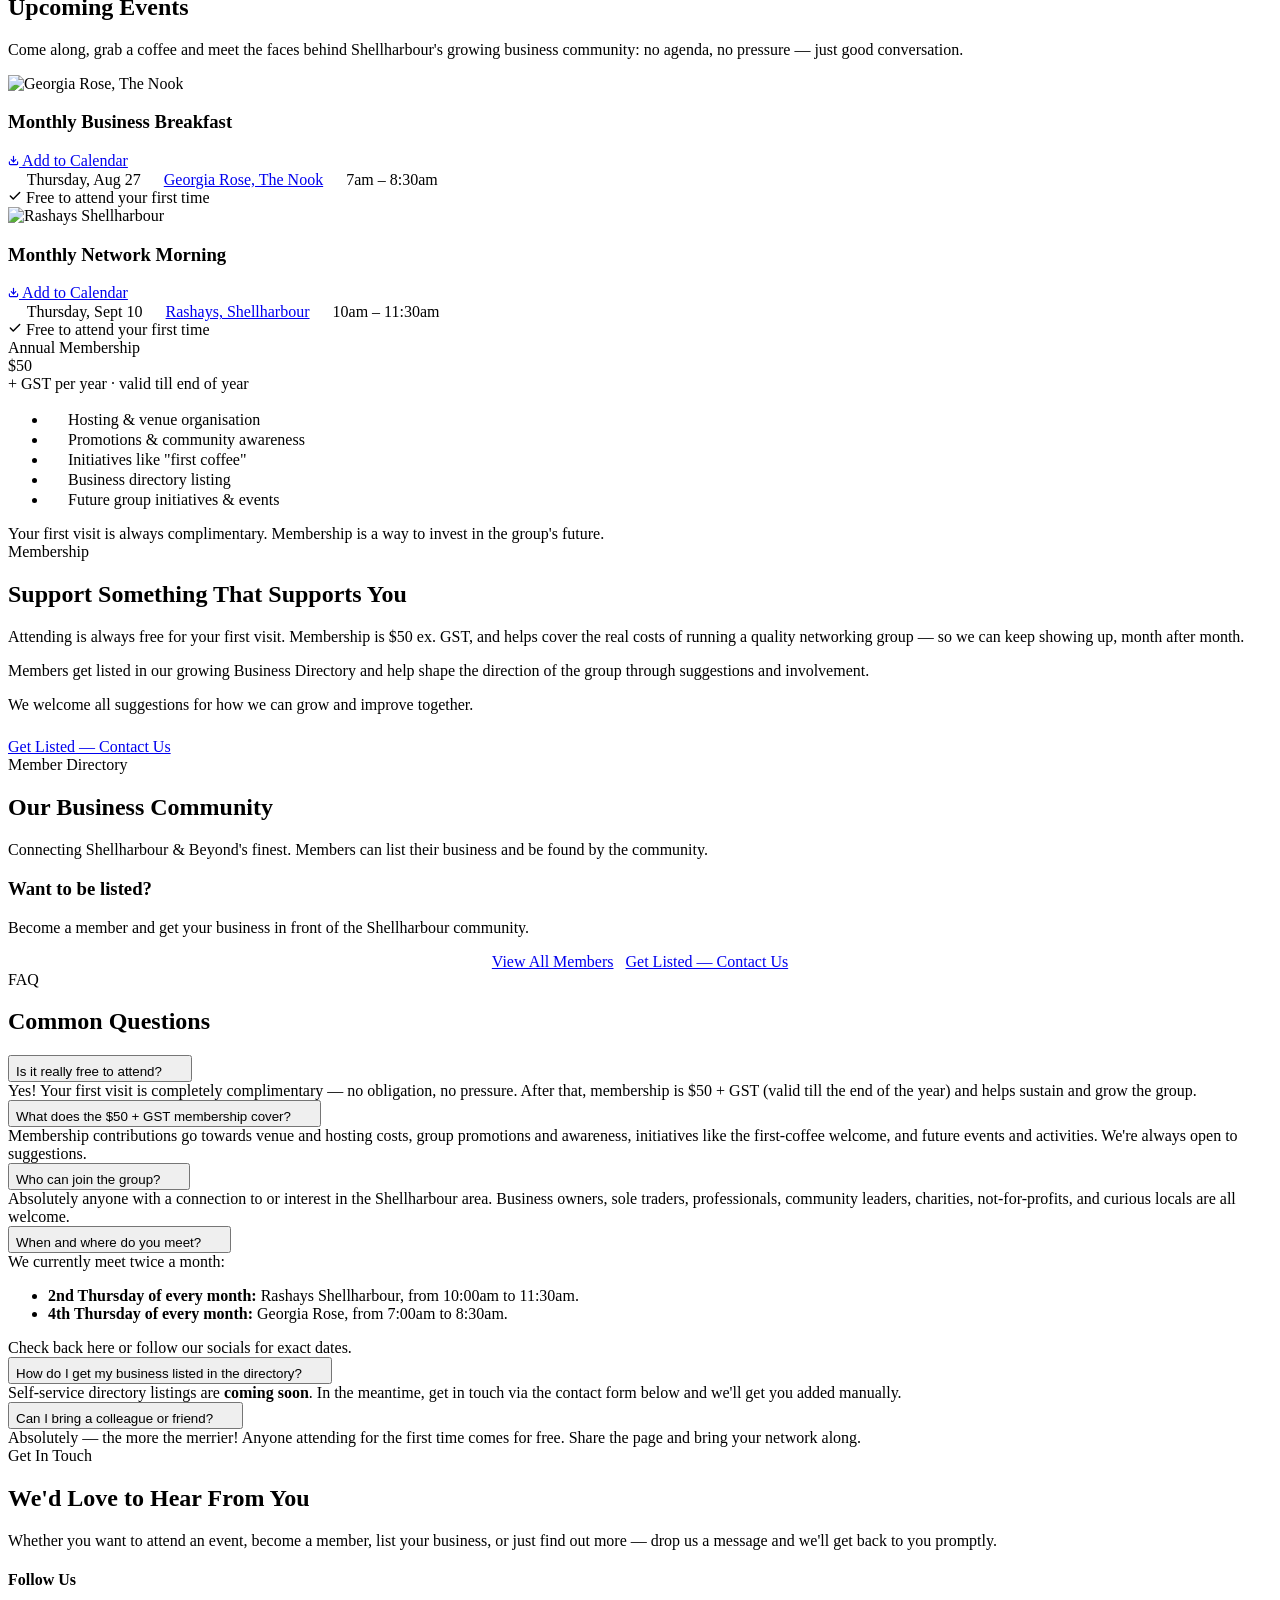
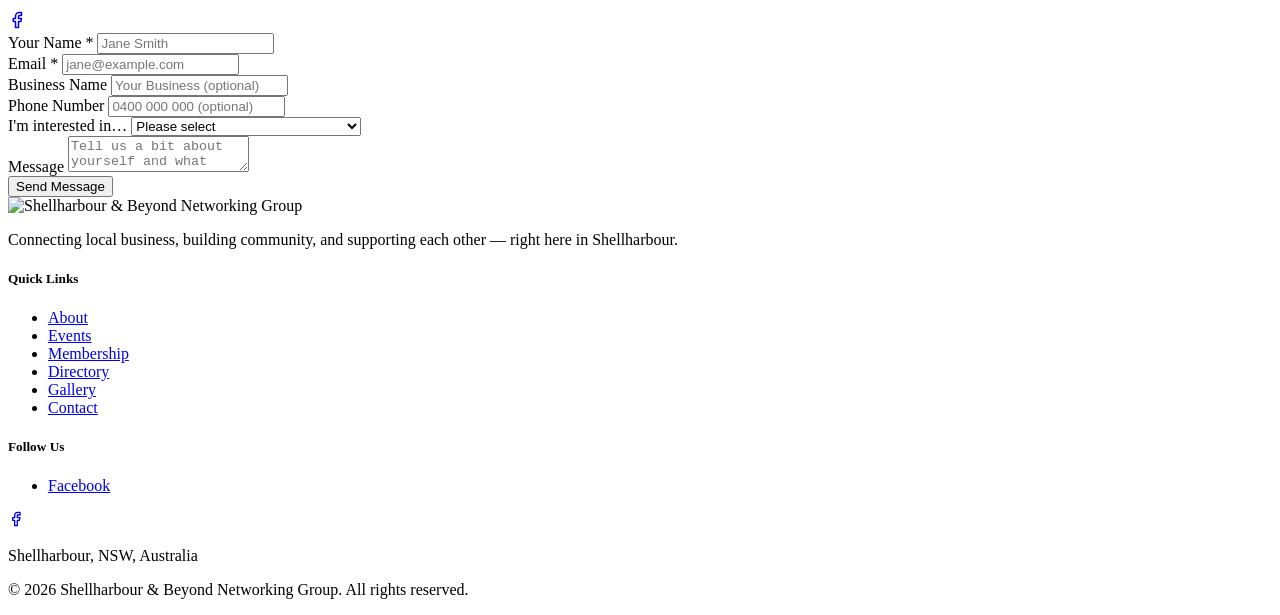
==== commit 3baa1299: "Merge branch 'main' of https://github.com/shbng-luke/shellharbour-beyond" ====
--- a/index.html
+++ b/index.html
@@ -711,7 +711,6 @@
   </div>
   <div class="footer-bottom">
     <p>© 2026 Shellharbour &amp; Beyond Networking Group. All rights reserved.</p>
-    <p class="footer-credit">Web design by <a href="https://thriivdigital.com.au" target="_blank" rel="noopener noreferrer">thriiv.digital</a></p>
   </div>
 </footer>
 
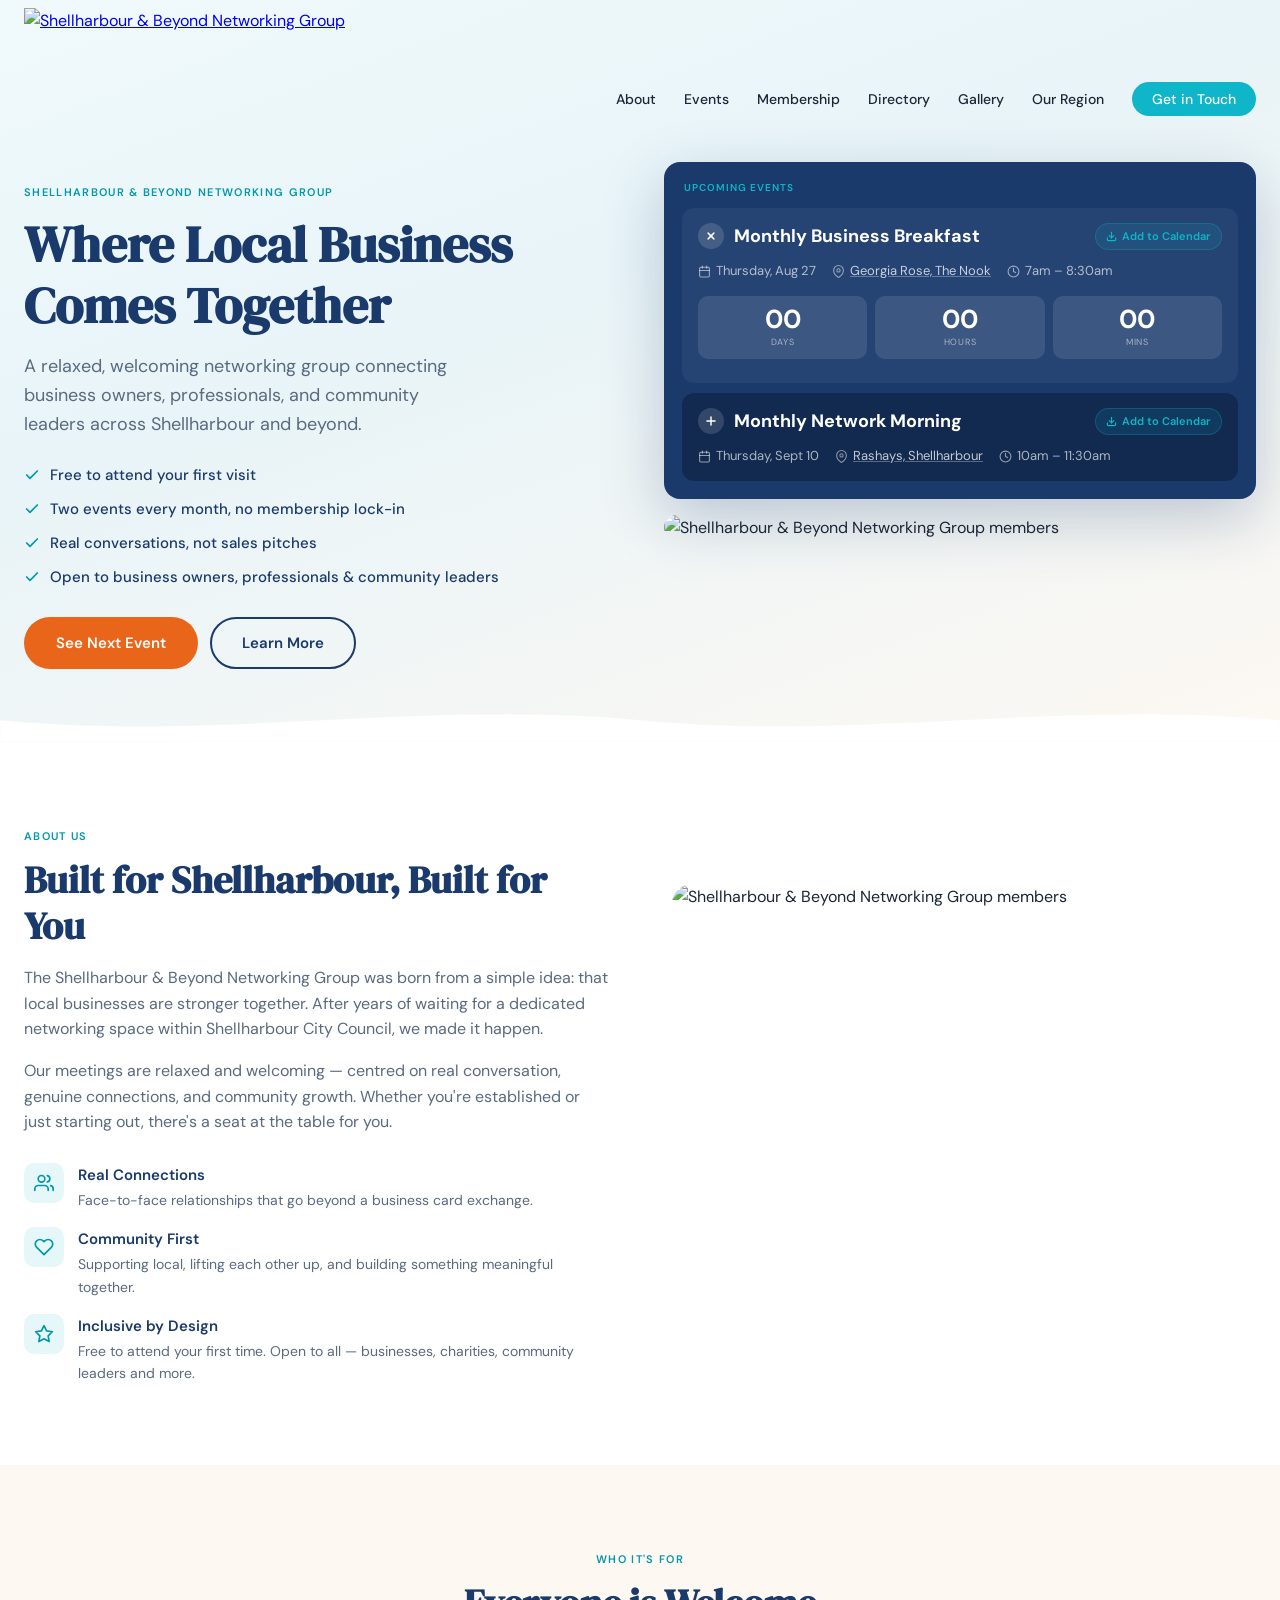
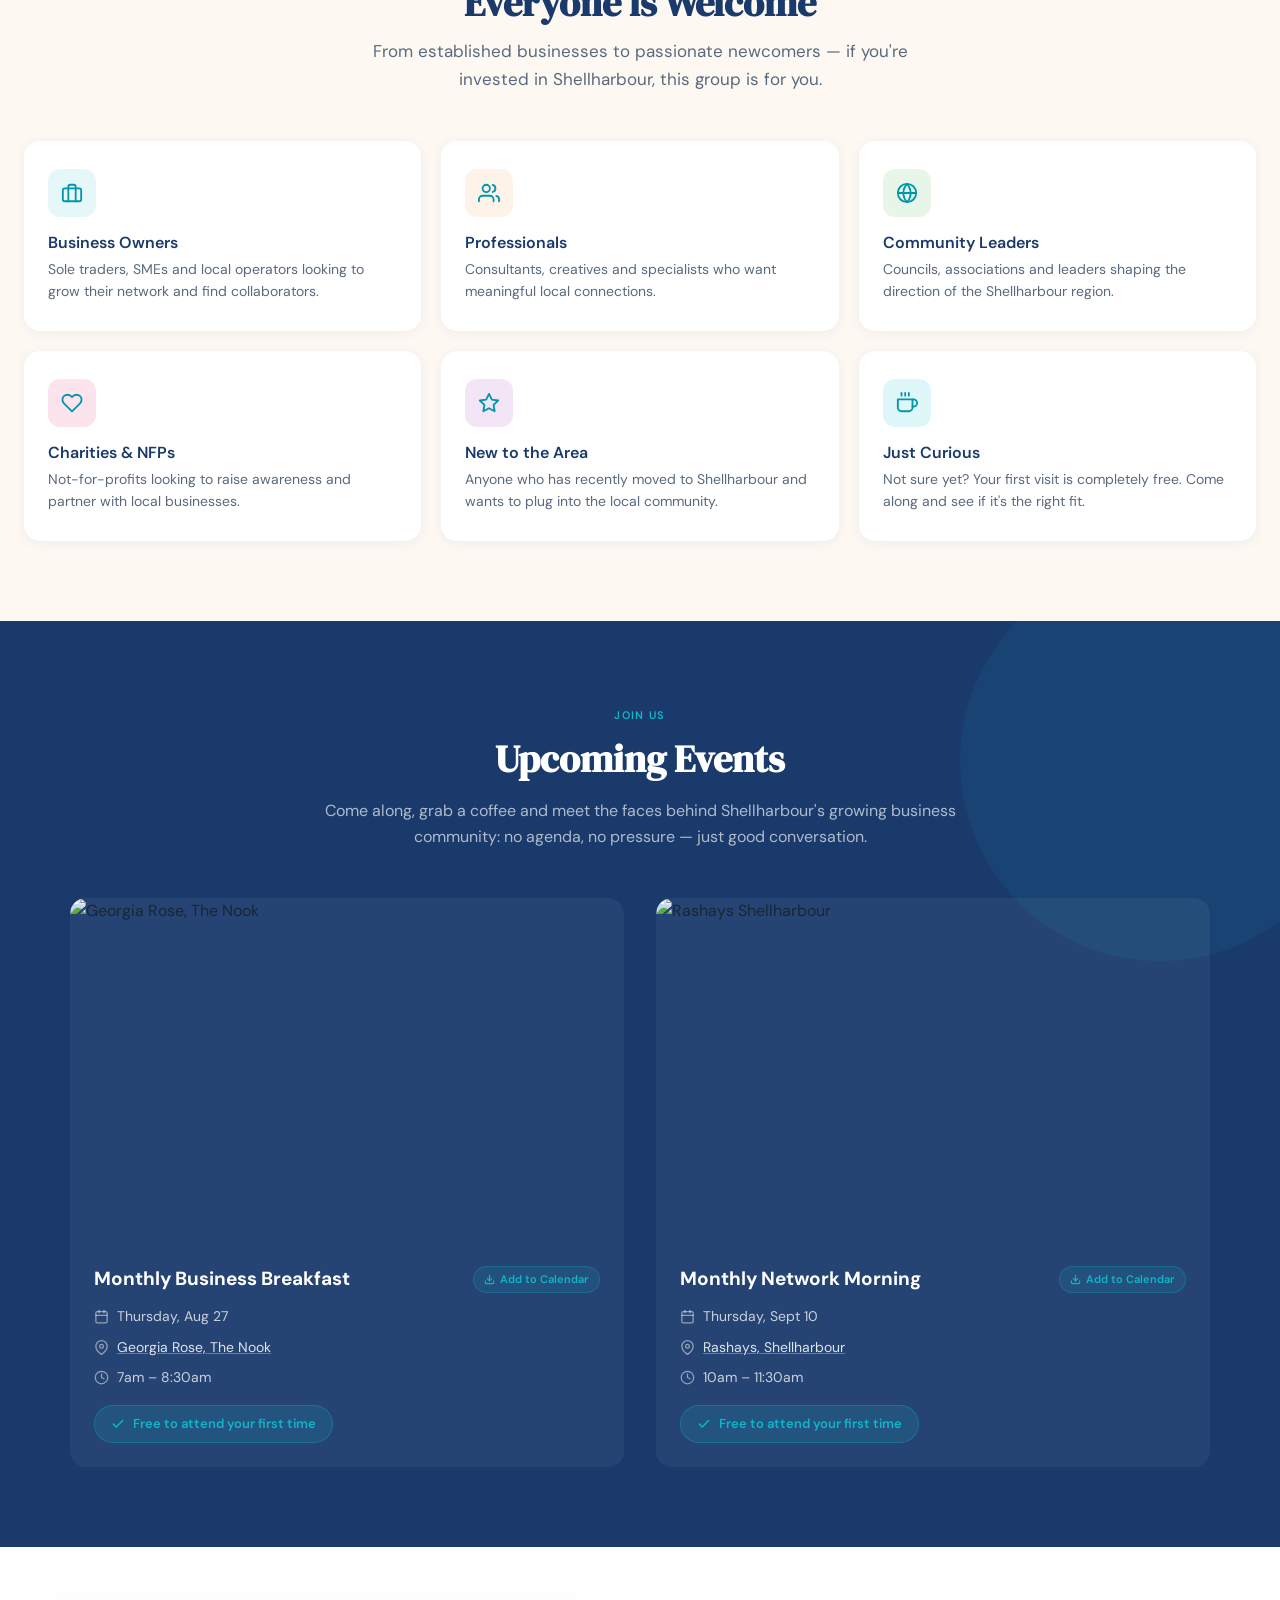
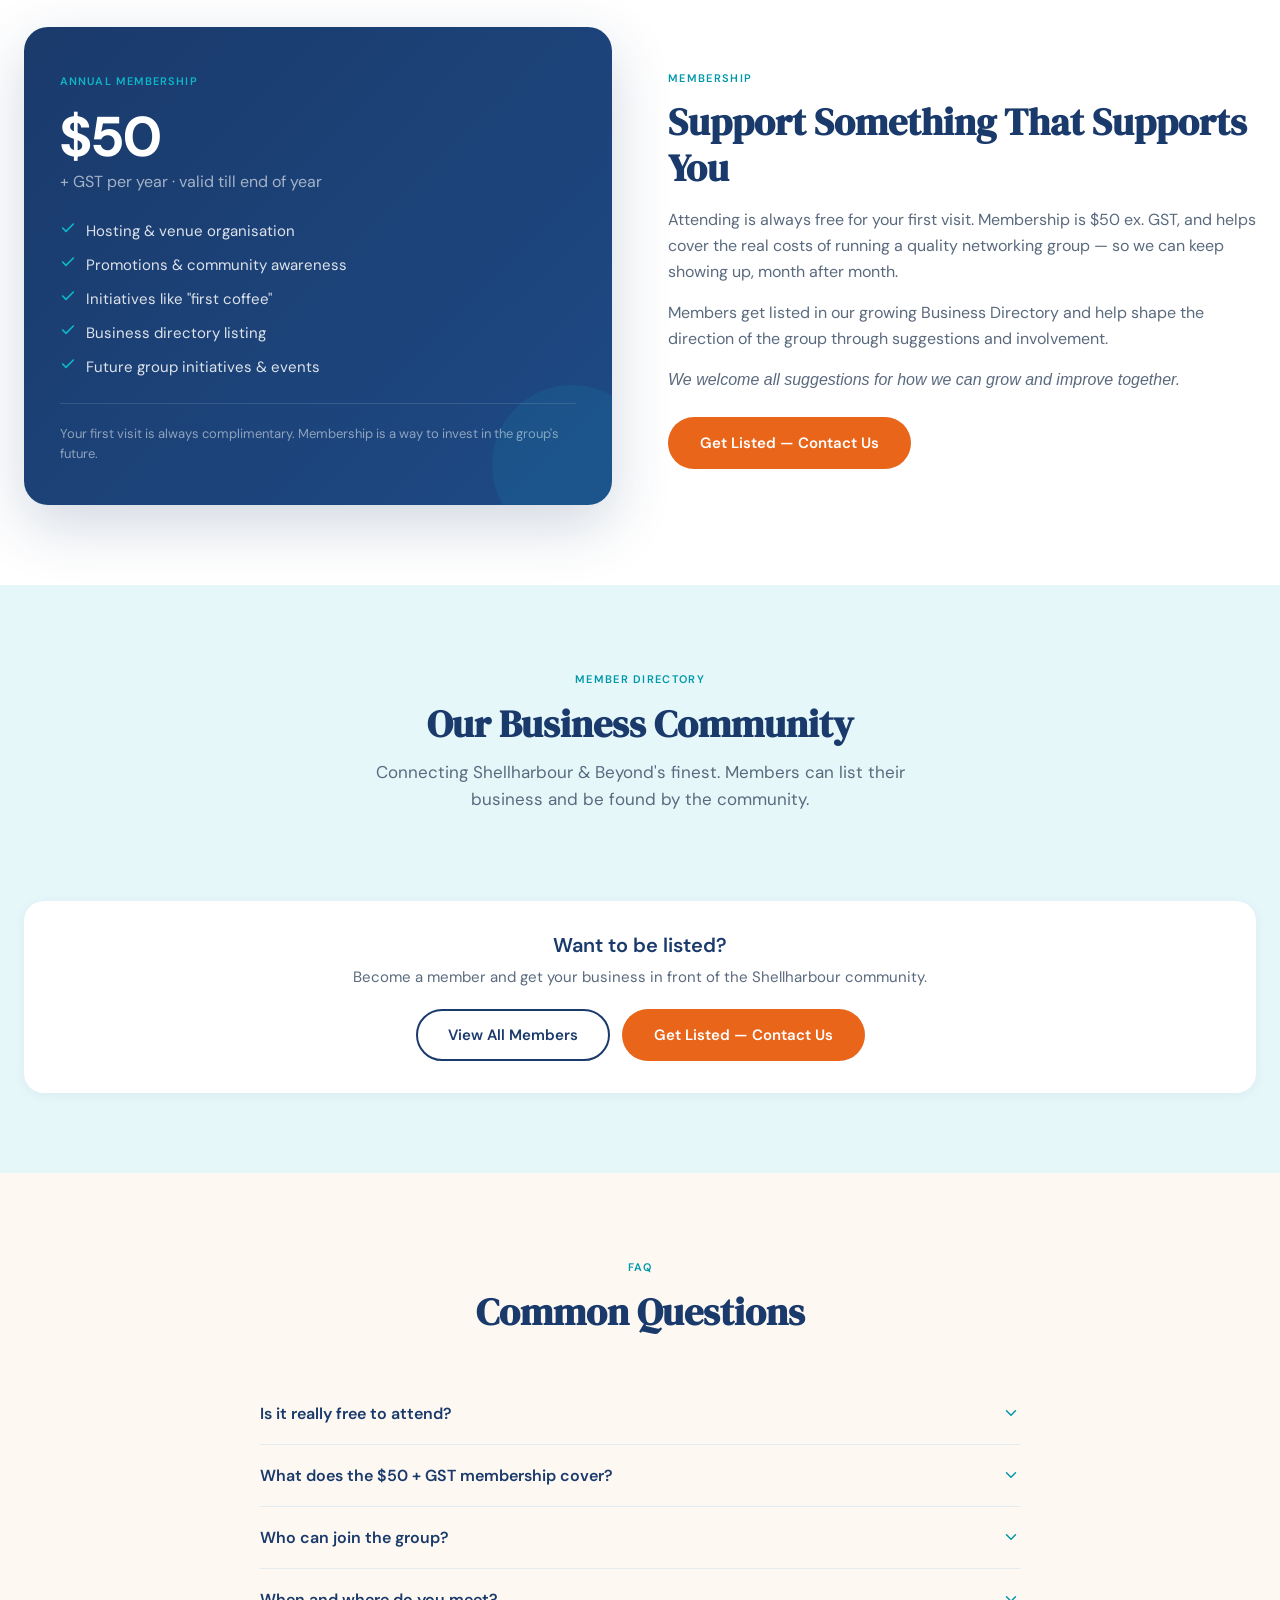
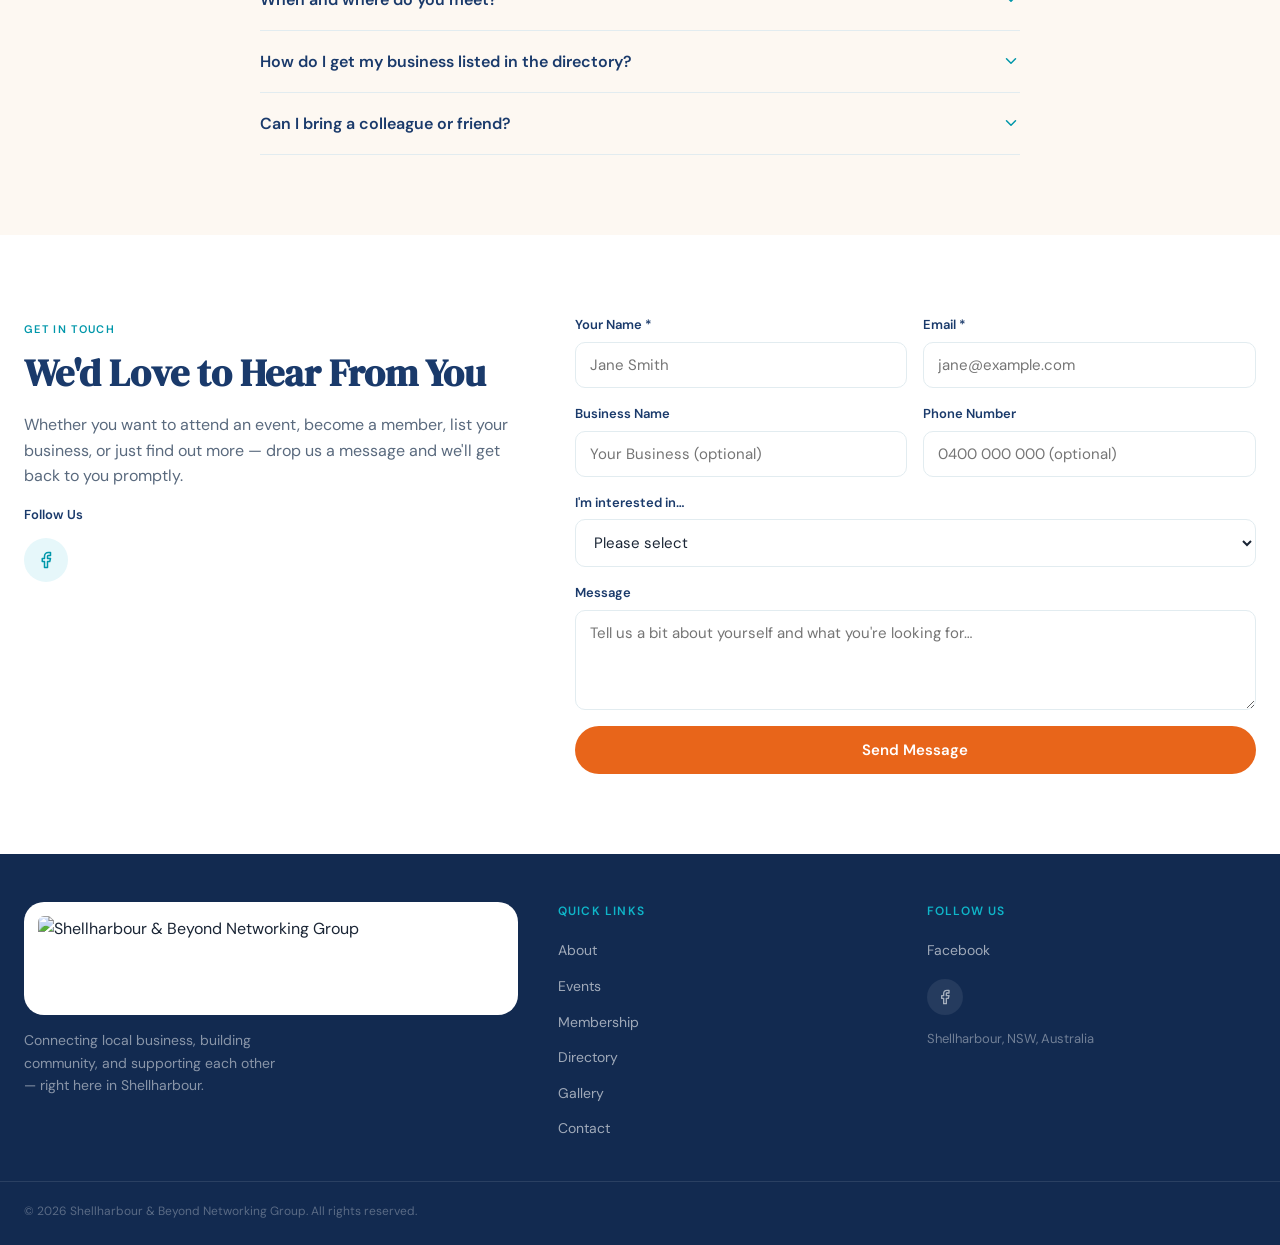
==== commit cc76658d: "Add hero feature bullets, switch gallery to row-major grid layout - Hero: add 4-point feature checkl" ====
--- a/index.html
+++ b/index.html
@@ -47,8 +47,8 @@
       {
         "@type": "Event",
         "name": "Shellharbour & Beyond Networking Morning",
-        "startDate": "2026-08-13T10:00:00+10:00",
-        "endDate": "2026-08-13T11:30:00+10:00",
+        "startDate": "2026-09-10T10:00:00+10:00",
+        "endDate": "2026-09-10T11:30:00+10:00",
         "eventStatus": "https://schema.org/EventScheduled",
         "eventAttendanceMode": "https://schema.org/OfflineEventAttendanceMode",
         "description": "Monthly networking morning for local business owners, professionals and community leaders across Shellharbour and beyond. First visit is free.",
@@ -127,6 +127,12 @@
       <span class="section-tag">Shellharbour &amp; Beyond Networking Group</span>
       <h1 class="hero-title">Where Local Business Comes Together</h1>
       <p class="hero-sub">A relaxed, welcoming networking group connecting business owners, professionals, and community leaders across Shellharbour and beyond.</p>
+      <ul class="hero-features">
+        <li><svg width="16" height="16" viewBox="0 0 24 24" fill="none" stroke="currentColor" stroke-width="2.5" stroke-linecap="round" stroke-linejoin="round"><polyline points="20 6 9 17 4 12"/></svg> Free to attend your first visit</li>
+        <li><svg width="16" height="16" viewBox="0 0 24 24" fill="none" stroke="currentColor" stroke-width="2.5" stroke-linecap="round" stroke-linejoin="round"><polyline points="20 6 9 17 4 12"/></svg> Two events every month, no membership lock-in</li>
+        <li><svg width="16" height="16" viewBox="0 0 24 24" fill="none" stroke="currentColor" stroke-width="2.5" stroke-linecap="round" stroke-linejoin="round"><polyline points="20 6 9 17 4 12"/></svg> Real conversations, not sales pitches</li>
+        <li><svg width="16" height="16" viewBox="0 0 24 24" fill="none" stroke="currentColor" stroke-width="2.5" stroke-linecap="round" stroke-linejoin="round"><polyline points="20 6 9 17 4 12"/></svg> Open to business owners, professionals &amp; community leaders</li>
+      </ul>
       <div class="hero-actions">
         <a href="#events" class="btn-primary">See Next Event</a>
         <a href="#about" class="btn-outline">Learn More</a>
--- a/style.css
+++ b/style.css
@@ -0,0 +1,603 @@
+:root {
+  --navy: #1a3a6b;
+  --navy-dark: #122a50;
+  --teal: #0fb5c8;
+  --teal-mid: #0097aa;
+  --teal-light: #e6f7fa;
+  --orange: #e8651a;
+  --sand: #fdf8f2;
+  --white: #ffffff;
+  --text: #1a2535;
+  --text-muted: #5a6a7e;
+  --border: #e2ecf0;
+}
+
+* { margin: 0; padding: 0; box-sizing: border-box; }
+html { scroll-behavior: smooth; }
+body {
+  font-family: 'DM Sans', sans-serif;
+  color: var(--text);
+  background: var(--white);
+  line-height: 1.6;
+}
+h1, h2, h3 { font-family: 'DM Serif Display', serif; line-height: 1.2; }
+
+.container { max-width: 1400px; margin: 0 auto; padding: 0 24px; }
+
+.section-tag {
+  display: inline-block;
+  font-size: 11px;
+  font-weight: 600;
+  letter-spacing: 0.12em;
+  text-transform: uppercase;
+  color: var(--teal-mid);
+  margin-bottom: 12px;
+}
+
+.btn-primary {
+  background: var(--orange);
+  color: white;
+  border: none;
+  padding: 14px 32px;
+  border-radius: 50px;
+  font-family: 'DM Sans', sans-serif;
+  font-weight: 600;
+  font-size: 15px;
+  cursor: pointer;
+  transition: all 0.2s;
+  text-decoration: none;
+  display: inline-block;
+}
+.btn-coming-soon { opacity: 0.72; cursor: default; pointer-events: none; }
+.btn-primary:hover {
+  background: #d05810;
+  transform: translateY(-1px);
+  box-shadow: 0 4px 16px rgba(232,101,26,0.35);
+}
+
+.btn-outline {
+  background: transparent;
+  color: var(--navy);
+  border: 2px solid var(--navy);
+  padding: 12px 30px;
+  border-radius: 50px;
+  font-family: 'DM Sans', sans-serif;
+  font-weight: 600;
+  font-size: 15px;
+  cursor: pointer;
+  transition: all 0.2s;
+  text-decoration: none;
+  display: inline-block;
+}
+.btn-outline:hover { background: var(--navy); color: white; }
+
+.img-placeholder {
+  width: 100%;
+  border-radius: 16px;
+  overflow: hidden;
+  background: repeating-linear-gradient(45deg, #e8f0f5, #e8f0f5 8px, #d5e5ed 8px, #d5e5ed 16px);
+  display: flex;
+  align-items: center;
+  justify-content: center;
+  font-family: monospace;
+  font-size: 12px;
+  color: #7a9aaa;
+  text-align: center;
+  padding: 20px;
+}
+.placeholder-label { font-size: 10px; margin-bottom: 4px; opacity: 0.7; }
+
+/* ── NAV ── */
+nav {
+  position: fixed; top: 0; left: 0; right: 0; z-index: 100;
+  background: transparent;
+  border-bottom: 1px solid transparent;
+  padding: 8px 0;
+  transition: background 0.35s ease, border-color 0.35s ease, box-shadow 0.35s ease;
+}
+nav.scrolled {
+  background: linear-gradient(to right, #ffffff 0%, #f0f4f7 100%);
+  backdrop-filter: blur(10px);
+  border-bottom: 1px solid var(--border);
+  box-shadow: 0 2px 20px rgba(0,0,0,0.08);
+}
+.nav-inner {
+  display: flex; align-items: center; justify-content: space-between;
+  max-width: 1400px; margin: 0 auto; padding: 0 24px;
+  position: relative;
+}
+.nav-logo img { height: 182px; transition: height 0.35s ease; display: block; }
+nav.scrolled .nav-logo img { height: 101px; }
+.nav-links { display: flex; gap: 28px; list-style: none; align-items: center; }
+.nav-links a {
+  text-decoration: none; color: var(--text); font-size: 14px; font-weight: 500;
+  transition: color 0.2s;
+}
+.nav-links a:hover { color: var(--teal-mid); }
+.nav-active { color: var(--teal-mid) !important; font-weight: 600; }
+.nav-cta { background: var(--teal) !important; color: white !important; padding: 8px 20px; border-radius: 50px; }
+.nav-cta:hover { background: var(--teal-mid) !important; }
+
+/* Sticky nav scroll offset — keeps section headings clear of the fixed nav */
+#about, #events, #membership, #directory, #faq, #contact { scroll-margin-top: 120px; }
+
+/* Hide mobile-only nav items on desktop */
+.nav-mobile-event { display: none; }
+
+/* ── HAMBURGER ── */
+.nav-hamburger {
+  display: none; flex-direction: column; justify-content: center; gap: 5px;
+  background: none; border: none; cursor: pointer; padding: 8px; z-index: 110;
+  flex-shrink: 0;
+}
+.nav-hamburger span {
+  display: block; width: 22px; height: 2px;
+  background: var(--navy); border-radius: 2px; transition: all 0.25s ease;
+}
+.nav-hamburger.open span:nth-child(1) { transform: translateY(7px) rotate(45deg); }
+.nav-hamburger.open span:nth-child(2) { opacity: 0; transform: scaleX(0); }
+.nav-hamburger.open span:nth-child(3) { transform: translateY(-7px) rotate(-45deg); }
+.nav-event-pill {
+  display: none; align-items: center; gap: 7px;
+  font-size: 13px; font-weight: 500; color: var(--navy);
+  background: var(--teal-light); border: 1px solid var(--border);
+  border-radius: 50px; padding: 6px 16px;
+  white-space: nowrap;
+  flex-shrink: 0;
+}
+nav.scrolled .nav-event-pill { display: flex; }
+
+/* ── INNER PAGE NAV (always compact) ── */
+nav.nav-compact { background: linear-gradient(to right, #ffffff 0%, #f0f4f7 100%); border-bottom: 1px solid var(--border); box-shadow: 0 2px 20px rgba(0,0,0,0.08); }
+nav.nav-compact .nav-logo img { height: 72px; }
+nav.nav-compact.scrolled .nav-logo img { height: 72px; }
+
+/* ── HERO ── */
+.hero {
+  background: linear-gradient(160deg, #f0fafc 0%, #e8f4f8 40%, #fdf8f2 100%);
+  padding: 30px 0 0;
+  overflow: hidden;
+  position: relative;
+}
+.hero-inner {
+  display: grid; grid-template-columns: 1fr 1fr;
+  gap: 48px; align-items: center;
+  max-width: 1400px; margin: 0 auto; padding: 172px 24px 30px;
+}
+.hero-visual { align-self: flex-start; margin-top: -40px; }
+.hero-text { align-self: flex-start; margin-top: -24px; }
+.hero-title { font-size: clamp(36px, 4vw, 54px); color: var(--navy); margin-bottom: 16px; }
+.hero-sub { font-size: 18px; color: var(--text-muted); margin-bottom: 24px; font-weight: 400; max-width: 440px; }
+.hero-features { list-style: none; margin: 0 0 28px; padding: 0; display: flex; flex-direction: column; gap: 10px; }
+.hero-features li {
+  display: flex; align-items: center; gap: 10px;
+  font-size: 15px; font-weight: 500; color: var(--navy);
+}
+.hero-features li svg { flex-shrink: 0; color: var(--teal-mid); }
+.hero-actions { display: flex; gap: 12px; flex-wrap: wrap; }
+
+/* ── UPCOMING EVENTS CARD ── */
+.countdown-card {
+  background: var(--navy);
+  border-radius: 16px;
+  padding: 18px;
+  color: white;
+  box-shadow: 0 20px 60px rgba(26,58,107,0.25);
+}
+.countdown-label {
+  font-size: 10px; font-weight: 600; letter-spacing: 0.1em;
+  text-transform: uppercase; color: var(--teal); margin-bottom: 12px;
+  padding: 0 2px;
+}
+
+.event-item {
+  border-radius: 12px;
+  padding: 14px 16px;
+  background: var(--navy-dark);
+  transition: background 0.25s ease;
+}
+.event-item + .event-item { margin-top: 10px; }
+.event-item.is-open { background: rgba(255,255,255,0.05); }
+
+.event-item-header { display: flex; align-items: center; gap: 10px; }
+.event-toggle {
+  flex-shrink: 0; width: 26px; height: 26px; border-radius: 50%;
+  background: rgba(255,255,255,0.14); border: none; color: white;
+  display: flex; align-items: center; justify-content: center;
+  cursor: pointer; padding: 0; transition: background 0.2s ease;
+}
+.event-toggle:hover { background: rgba(255,255,255,0.24); }
+.event-toggle-icon { transition: transform 0.25s ease; }
+.event-item.is-open .event-toggle-icon { transform: rotate(45deg); }
+
+.event-item-title { font-size: 18px; font-weight: 700; flex: 1; min-width: 0; color: white; }
+
+.event-item-meta {
+  display: flex; flex-wrap: wrap; align-items: center;
+  gap: 6px 16px; margin-top: 10px;
+  font-size: 13px; color: rgba(255,255,255,0.65);
+}
+.event-item-meta .cd-loc { display: flex; align-items: center; gap: 5px; }
+.event-item-meta a { color: rgba(255,255,255,0.75); text-decoration: underline; text-decoration-color: rgba(255,255,255,0.3); }
+.cd-loc { display: flex; align-items: center; gap: 4px; }
+
+.event-item-body {
+  max-height: 0; opacity: 0; overflow: hidden; margin-top: 0;
+  transition: max-height 0.35s ease, opacity 0.3s ease, margin-top 0.35s ease;
+}
+.event-item.is-open .event-item-body { max-height: 220px; opacity: 1; margin-top: 14px; }
+
+.countdown-grid { display: grid; grid-template-columns: repeat(3,1fr); gap: 8px; margin-bottom: 10px; }
+.countdown-unit {
+  background: rgba(255,255,255,0.1);
+  border-radius: 10px; padding: 10px 8px; text-align: center;
+}
+.countdown-num { font-size: 26px; font-weight: 700; line-height: 1; font-family: 'DM Sans', sans-serif; }
+.countdown-unitlabel { font-size: 9px; text-transform: uppercase; letter-spacing: 0.08em; color: rgba(255,255,255,0.55); margin-top: 3px; }
+.countdown-expired { color: #4ecdc4; font-weight: 600; font-size: 15px; }
+.add-to-cal {
+  display: inline-flex; align-items: center; gap: 5px; flex-shrink: 0;
+  font-size: 11px; color: var(--teal); font-weight: 600;
+  text-decoration: none;
+  background: rgba(15,181,200,0.12);
+  border: 1px solid rgba(15,181,200,0.25);
+  border-radius: 50px; padding: 4px 10px; white-space: nowrap;
+}
+.add-to-cal:hover { background: rgba(15,181,200,0.2); }
+
+.hero-photo {
+  width: 100%;
+  margin-top: 16px;
+  border-radius: 20px;
+  display: block;
+  object-fit: cover;
+}
+
+.wave-divider { display: block; width: 100%; overflow: hidden; line-height: 0; }
+.wave-divider svg { display: block; }
+
+/* ── ABOUT ── */
+.about { padding: 80px 0; background: white; }
+.about-grid { display: grid; grid-template-columns: 1fr 1fr; gap: 64px; align-items: center; }
+.about-slideshow { position: relative; width: 100%; border-radius: 20px; overflow: hidden; aspect-ratio: 4/3; }
+.about-slide { position: absolute; inset: 0; width: 100%; height: 100%; object-fit: cover; opacity: 0; transition: opacity 0.8s ease; }
+.about-slide.active { opacity: 1; }
+.about h2 { font-size: clamp(28px, 3vw, 40px); color: var(--navy); margin-bottom: 16px; }
+.about p { color: var(--text-muted); margin-bottom: 16px; font-size: 16px; }
+.about-pillars { margin-top: 28px; display: flex; flex-direction: column; gap: 16px; }
+.pillar { display: flex; align-items: flex-start; gap: 14px; }
+.pillar-icon {
+  width: 40px; height: 40px; border-radius: 10px;
+  background: var(--teal-light); flex-shrink: 0;
+  display: flex; align-items: center; justify-content: center;
+}
+.pillar-text h4 { font-size: 15px; font-weight: 600; color: var(--navy); margin-bottom: 2px; font-family: 'DM Sans', sans-serif; }
+.pillar-text p { font-size: 14px; color: var(--text-muted); margin: 0; }
+
+/* ── WHO ── */
+.who { padding: 80px 0; background: var(--sand); }
+.section-header { text-align: center; margin-bottom: 48px; }
+.section-header h2 { font-size: clamp(28px, 3vw, 42px); color: var(--navy); margin-bottom: 12px; }
+.section-header p { font-size: 17px; color: var(--text-muted); max-width: 560px; margin: 0 auto; }
+.who-cards { display: grid; grid-template-columns: repeat(3,1fr); gap: 20px; }
+.who-card {
+  background: white; border-radius: 16px; padding: 28px 24px;
+  box-shadow: 0 2px 12px rgba(26,58,107,0.06);
+  transition: transform 0.2s, box-shadow 0.2s;
+}
+.who-card:hover { transform: translateY(-4px); box-shadow: 0 8px 28px rgba(26,58,107,0.12); }
+.who-card-icon {
+  width: 48px; height: 48px; border-radius: 12px; margin-bottom: 16px;
+  display: flex; align-items: center; justify-content: center;
+}
+.who-card h3 { font-family: 'DM Sans', sans-serif; font-size: 16px; font-weight: 600; color: var(--navy); margin-bottom: 6px; }
+.who-card p { font-size: 14px; color: var(--text-muted); }
+
+/* ── EVENTS ── */
+.event-section { padding: 80px 0; background: var(--navy); position: relative; overflow: hidden; }
+.event-section::before {
+  content: '';
+  position: absolute; top: -60px; right: -80px;
+  width: 400px; height: 400px; border-radius: 50%;
+  background: rgba(15,181,200,0.08);
+  pointer-events: none;
+}
+.event-tag { color: var(--teal) !important; }
+.event-section h2 { font-size: clamp(28px, 3vw, 40px); color: white; margin-bottom: 16px; }
+.events-header { text-align: center; max-width: 680px; margin: 0 auto 48px; position: relative; }
+.event-intro { color: rgba(255,255,255,0.65); font-size: 16px; margin: 0 auto; }
+
+.events-grid {
+  display: grid; grid-template-columns: repeat(2, 1fr); gap: 32px;
+  max-width: 1140px; margin: 0 auto; position: relative;
+}
+.event-card {
+  background: rgba(255,255,255,0.05); border-radius: 16px; overflow: hidden;
+  transition: transform 0.25s ease, box-shadow 0.25s ease, background 0.25s ease;
+}
+.event-card:hover {
+  transform: translateY(-6px);
+  box-shadow: 0 16px 40px rgba(0,0,0,0.3);
+  background: rgba(255,255,255,0.08);
+}
+.event-card-img { width: 100%; aspect-ratio: 16 / 10; object-fit: cover; display: block; transition: transform 0.4s ease; }
+.event-card-img-top { object-position: 50% 29%; }
+.event-card:hover .event-card-img { transform: scale(1.06); }
+.event-card-body { padding: 22px 24px 24px; }
+.event-card-title-row { display: flex; align-items: center; justify-content: space-between; gap: 10px; margin-bottom: 12px; flex-wrap: wrap; }
+.event-card-title { font-family: 'DM Sans', sans-serif; font-size: 19px; font-weight: 700; color: white; }
+.event-card-meta { display: flex; flex-direction: column; gap: 8px; margin-bottom: 16px; }
+.event-card-meta-row { display: flex; align-items: center; gap: 8px; font-size: 14px; color: rgba(255,255,255,0.75); }
+.event-card-meta-row svg { flex-shrink: 0; }
+.event-card-meta-row a { color: rgba(255,255,255,0.85); text-decoration: underline; text-decoration-color: rgba(255,255,255,0.3); }
+
+.free-badge {
+  display: inline-flex; align-items: center; gap: 8px;
+  background: rgba(15,181,200,0.15); border: 1px solid rgba(15,181,200,0.3);
+  color: var(--teal); border-radius: 50px; padding: 8px 16px;
+  font-size: 13px; font-weight: 600;
+}
+
+/* ── MEMBERSHIP ── */
+.membership { padding: 80px 0; background: white; }
+.membership-inner { display: grid; grid-template-columns: 1fr 1fr; gap: 56px; align-items: center; }
+.membership-card {
+  background: linear-gradient(135deg, var(--navy) 0%, #1e4a85 100%);
+  border-radius: 24px; padding: 40px 36px; color: white;
+  box-shadow: 0 20px 60px rgba(26,58,107,0.2);
+  position: relative; overflow: hidden;
+}
+.membership-card::after {
+  content: ''; position: absolute; bottom: -40px; right: -40px;
+  width: 160px; height: 160px; border-radius: 50%;
+  background: rgba(15,181,200,0.1);
+  pointer-events: none;
+}
+.membership-badge { font-size: 11px; font-weight: 600; letter-spacing: 0.1em; text-transform: uppercase; color: var(--teal); }
+.price { font-size: 56px; font-weight: 700; line-height: 1; margin: 16px 0 4px; font-family: 'DM Sans', sans-serif; }
+.price-period { font-size: 16px; color: rgba(255,255,255,0.6); margin-bottom: 24px; }
+.membership-perks { list-style: none; display: flex; flex-direction: column; gap: 10px; }
+.membership-perks li { display: flex; align-items: center; gap: 10px; font-size: 15px; color: rgba(255,255,255,0.85); }
+.perk-check { color: var(--teal); flex-shrink: 0; }
+.membership-note {
+  margin-top: 24px; padding-top: 20px; border-top: 1px solid rgba(255,255,255,0.12);
+  font-size: 13px; color: rgba(255,255,255,0.5);
+}
+.membership-text h2 { font-size: clamp(28px, 3vw, 40px); color: var(--navy); margin-bottom: 16px; }
+.membership-text p { font-size: 16px; color: var(--text-muted); margin-bottom: 16px; }
+.membership-italic { color: var(--text-muted); font-size: 15px; font-style: italic; }
+
+/* ── DIRECTORY (cards: 270px) ── */
+.directory { padding: 80px 0; background: var(--teal-light); }
+.directory-grid { display: grid; grid-template-columns: repeat(3,1fr); gap: 20px; }
+.biz-card {
+  background: white; border-radius: 16px; overflow: hidden;
+  box-shadow: 0 2px 12px rgba(26,58,107,0.07);
+  transition: transform 0.2s, box-shadow 0.2s;
+  position: relative;
+}
+.biz-card:hover { transform: translateY(-4px); box-shadow: 0 10px 30px rgba(26,58,107,0.13); }
+.biz-card-thumb {
+  height: 270px;
+  background-size: cover; background-position: center; background-repeat: no-repeat;
+}
+.biz-card-logo-over {
+  position: absolute; top: calc(270px - 44px); right: 18px; z-index: 2;
+  width: 88px; height: 88px; border-radius: 50%;
+  background: white; border: 3px solid white;
+  box-shadow: 0 2px 10px rgba(0,0,0,0.15);
+  overflow: hidden; display: flex; align-items: center; justify-content: center;
+}
+.biz-card-logo-over img { width: 100%; height: 100%; object-fit: cover; }
+.biz-card-logo-initial {
+  font-family: 'DM Serif Display', serif; font-size: 28px;
+  font-weight: 700; color: var(--navy);
+}
+.biz-card-body { padding: 14px 18px 18px; padding-top: 28px; }
+.biz-tag {
+  display: inline-block; font-size: 10px; font-weight: 600;
+  letter-spacing: 0.08em; text-transform: uppercase;
+  background: var(--teal-light); color: var(--teal-mid);
+  border-radius: 50px; padding: 3px 10px; margin-bottom: 8px;
+}
+.biz-card-body h4 { font-family: 'DM Sans', sans-serif; font-weight: 600; font-size: 15px; color: var(--navy); margin-bottom: 4px; }
+.biz-card-body p { font-size: 13px; color: var(--text-muted); }
+.biz-join-cta {
+  margin-top: 40px; text-align: center;
+  background: white; border-radius: 20px; padding: 32px;
+  box-shadow: 0 2px 12px rgba(26,58,107,0.06);
+}
+.biz-join-cta h3 { font-family: 'DM Sans', sans-serif; font-weight: 600; color: var(--navy); margin-bottom: 8px; font-size: 20px; }
+.biz-join-cta p { color: var(--text-muted); font-size: 15px; margin-bottom: 20px; }
+
+/* ── TESTIMONIALS ── */
+.testimonials { padding: 80px 0; background: white; }
+.testimonials-grid { display: grid; grid-template-columns: repeat(3,1fr); gap: 24px; }
+.testimonial-card {
+  background: var(--sand); border-radius: 20px; padding: 28px 24px;
+  border-top: 4px solid var(--teal);
+}
+.testimonial-quote { font-size: 32px; color: var(--teal); line-height: 1; margin-bottom: 12px; font-family: Georgia, serif; }
+.testimonial-text { font-size: 15px; color: var(--text); line-height: 1.65; margin-bottom: 20px; font-style: italic; }
+.testimonial-author { display: flex; align-items: center; gap: 12px; }
+.testimonial-avatar {
+  width: 40px; height: 40px; border-radius: 50%; flex-shrink: 0;
+  background: repeating-linear-gradient(45deg, #c8dde5, #c8dde5 4px, #b5cdd8 4px, #b5cdd8 8px);
+}
+.testimonial-author-info strong { display: block; font-size: 14px; font-weight: 600; color: var(--navy); }
+.testimonial-author-info span { font-size: 12px; color: var(--text-muted); }
+
+/* ── FAQ ── */
+.faq { padding: 80px 0; background: var(--sand); }
+.faq-list { display: flex; flex-direction: column; max-width: 760px; margin: 0 auto; }
+.faq-item { border-bottom: 1px solid var(--border); }
+.faq-question {
+  width: 100%; text-align: left; background: none; border: none;
+  padding: 20px 0; display: flex; justify-content: space-between; align-items: center;
+  font-family: 'DM Sans', sans-serif; font-size: 16px; font-weight: 600; color: var(--navy);
+  cursor: pointer; gap: 16px;
+}
+.faq-question:hover { color: var(--teal-mid); }
+.faq-chevron { flex-shrink: 0; transition: transform 0.25s; color: var(--teal-mid); display: flex; }
+.faq-chevron.open { transform: rotate(180deg); }
+.faq-answer {
+  overflow: hidden;
+  max-height: 0;
+  opacity: 0;
+  transition: max-height 0.3s ease, opacity 0.3s ease;
+  font-size: 15px; color: var(--text-muted); line-height: 1.7;
+}
+.faq-answer.open { max-height: 360px; opacity: 1; }
+.faq-answer-inner { padding-bottom: 20px; }
+.faq-answer-inner ul { margin: 10px 0; padding-left: 20px; display: flex; flex-direction: column; gap: 6px; }
+.faq-answer-inner strong { color: var(--navy); font-weight: 600; }
+
+/* ── CONTACT ── */
+.contact { padding: 80px 0; background: white; }
+.contact-inner { display: grid; grid-template-columns: 1fr 1.4fr; gap: 64px; align-items: start; }
+.contact-info h2 { font-size: clamp(28px, 3vw, 38px); color: var(--navy); margin-bottom: 16px; }
+.contact-info p { font-size: 16px; color: var(--text-muted); margin-bottom: 16px; }
+.contact-address a { color: var(--teal-mid); text-decoration: underline; }
+.follow-label { font-size: 13px; font-weight: 600; color: var(--navy); margin-bottom: 12px; font-family: 'DM Sans', sans-serif; }
+.contact-socials { display: flex; gap: 12px; margin-top: 12px; }
+.social-btn {
+  width: 44px; height: 44px; border-radius: 50%;
+  background: var(--teal-light); border: none; cursor: pointer;
+  display: flex; align-items: center; justify-content: center;
+  transition: all 0.2s; text-decoration: none; color: var(--teal-mid);
+}
+.social-btn:hover { background: var(--teal); color: white; transform: translateY(-2px); }
+.contact-form { display: flex; flex-direction: column; gap: 16px; }
+.form-row { display: grid; grid-template-columns: 1fr 1fr; gap: 16px; }
+.form-group { display: flex; flex-direction: column; gap: 6px; }
+.form-group label { font-size: 13px; font-weight: 600; color: var(--navy); }
+.form-group input,
+.form-group textarea,
+.form-group select {
+  border: 1.5px solid var(--border); border-radius: 10px;
+  padding: 12px 14px; font-family: 'DM Sans', sans-serif; font-size: 15px; color: var(--text);
+  outline: none; transition: border-color 0.2s; background: white;
+  width: 100%;
+}
+.form-group input:focus,
+.form-group textarea:focus,
+.form-group select:focus { border-color: var(--teal); }
+.form-group textarea { resize: vertical; min-height: 100px; }
+.form-success {
+  background: #e8faf5; border: 1px solid #a7e8d4; border-radius: 12px;
+  padding: 40px 20px; text-align: center; color: #1a7a55; font-weight: 500;
+}
+.form-success-icon { font-size: 32px; margin-bottom: 12px; }
+
+/* ── FOOTER ── */
+footer { background: var(--navy-dark); padding: 48px 0 24px; }
+.footer-inner {
+  max-width: 1400px; margin: 0 auto; padding: 0 24px 40px;
+  display: grid; grid-template-columns: 1.5fr 1fr 1fr; gap: 40px;
+  border-bottom: 1px solid rgba(255,255,255,0.1);
+}
+.footer-brand img { height: 113px; margin-bottom: 14px; padding: 14px; background: white; border-radius: 20px; display: block; }
+.footer-brand p { font-size: 14px; color: rgba(255,255,255,0.5); max-width: 260px; }
+.footer-col h5 { font-size: 12px; font-weight: 600; letter-spacing: 0.1em; text-transform: uppercase; color: var(--teal); margin-bottom: 16px; font-family: 'DM Sans', sans-serif; }
+.footer-col ul { list-style: none; display: flex; flex-direction: column; gap: 10px; }
+.footer-col ul a { text-decoration: none; color: rgba(255,255,255,0.6); font-size: 14px; transition: color 0.2s; }
+.footer-col ul a:hover { color: white; }
+.footer-bottom {
+  max-width: 1400px; margin: 0 auto; padding: 20px 24px 0;
+  display: flex; justify-content: space-between; align-items: center; flex-wrap: wrap; gap: 12px;
+}
+.footer-bottom p { font-size: 12px; color: rgba(255,255,255,0.3); }
+.footer-location { font-size: 13px; color: rgba(255,255,255,0.4); margin-top: 14px; }
+.footer-credit { font-size: 11px; color: rgba(255,255,255,0.3); margin-top: 4px; }
+.footer-credit a { color: rgba(255,255,255,0.38); text-decoration: none; }
+.footer-credit a:hover { color: rgba(255,255,255,0.7); }
+.biz-card-thumb { transition: transform 0.4s ease; }
+.biz-card:hover .biz-card-thumb { transform: scale(1.07); }
+.footer-socials { display: flex; gap: 10px; margin-top: 16px; }
+.footer-social {
+  width: 36px; height: 36px; border-radius: 50%;
+  background: rgba(255,255,255,0.08); border: none; cursor: pointer;
+  display: flex; align-items: center; justify-content: center;
+  transition: background 0.2s; text-decoration: none; color: rgba(255,255,255,0.6);
+}
+.footer-social:hover { background: var(--teal); color: white; }
+
+/* ── LOADING SKELETON ── */
+.skeleton-grid {
+  display: grid; grid-template-columns: repeat(3,1fr); gap: 24px;
+}
+.skeleton-card {
+  background: white; border-radius: 20px; overflow: hidden;
+  box-shadow: 0 2px 12px rgba(26,58,107,0.07);
+}
+.skeleton-header { height: 120px; background: #eef2f5; }
+.skeleton-body { padding: 20px 24px 24px; display: flex; flex-direction: column; gap: 10px; }
+.skeleton-line {
+  height: 12px; border-radius: 6px; background: #eef2f5;
+  animation: skeleton-pulse 1.4s ease-in-out infinite;
+}
+.skeleton-line.short { width: 40%; }
+.skeleton-line.medium { width: 70%; }
+.skeleton-line.full { width: 100%; }
+@keyframes skeleton-pulse {
+  0%, 100% { opacity: 1; } 50% { opacity: 0.4; }
+}
+
+/* ── FETCH ERROR STATE ── */
+.fetch-error {
+  text-align: center; padding: 60px 24px; color: var(--text-muted);
+  grid-column: 1 / -1;
+}
+.fetch-error svg { color: #ccc; margin-bottom: 12px; }
+.fetch-error h3 { font-family: 'DM Sans', sans-serif; font-size: 17px; color: var(--navy); margin-bottom: 6px; }
+
+/* ── RESPONSIVE ── */
+@media (max-width: 768px) {
+  .hero-inner,
+  .about-grid,
+  .membership-inner,
+  .contact-inner { grid-template-columns: 1fr; }
+
+  .who-cards,
+  .testimonials-grid,
+  .directory-grid,
+  .events-grid { grid-template-columns: 1fr 1fr; }
+
+  .footer-inner { grid-template-columns: 1fr; }
+  .form-row { grid-template-columns: 1fr; }
+  .hero-visual { order: -1; margin-top: 0; }
+  .hero { padding-top: 100px; }
+  .hero-inner { gap: 32px; padding-top: 16px; }
+
+  /* Shrink homepage nav logo on mobile so it doesn't overlap the countdown */
+  #main-nav:not(.nav-compact) .nav-logo img { height: 80px; }
+  #main-nav:not(.nav-compact).scrolled .nav-logo img { height: 64px; }
+  .skeleton-grid { grid-template-columns: 1fr 1fr; }
+
+  /* Mobile nav */
+  .nav-hamburger { display: flex; }
+  .nav-event-pill { display: none !important; } /* hide pill in mobile — shown in menu instead */
+  .nav-links {
+    position: fixed; top: 0; left: 0; right: 0; bottom: 0;
+    background: rgba(255,255,255,0.98); backdrop-filter: blur(12px);
+    z-index: 105; flex-direction: column; list-style: none;
+    align-items: center; justify-content: center; gap: 28px;
+    transform: translateX(100%);
+    transition: transform 0.3s cubic-bezier(0.4, 0, 0.2, 1);
+  }
+  .nav-links.nav-open { transform: translateX(0); }
+  .nav-links a { font-size: 20px; font-weight: 600; color: var(--navy); }
+  .nav-links .nav-cta { padding: 14px 36px; font-size: 16px; }
+  .nav-links .nav-mobile-event {
+    font-size: 13px; color: var(--text-muted); text-align: center;
+    padding: 14px 24px; background: var(--teal-light);
+    border-radius: 50px; border: 1px solid var(--border);
+  }
+}
+@media (max-width: 520px) {
+  .who-cards,
+  .testimonials-grid,
+  .directory-grid,
+  .events-grid { grid-template-columns: 1fr; }
+  .skeleton-grid { grid-template-columns: 1fr; }
+}
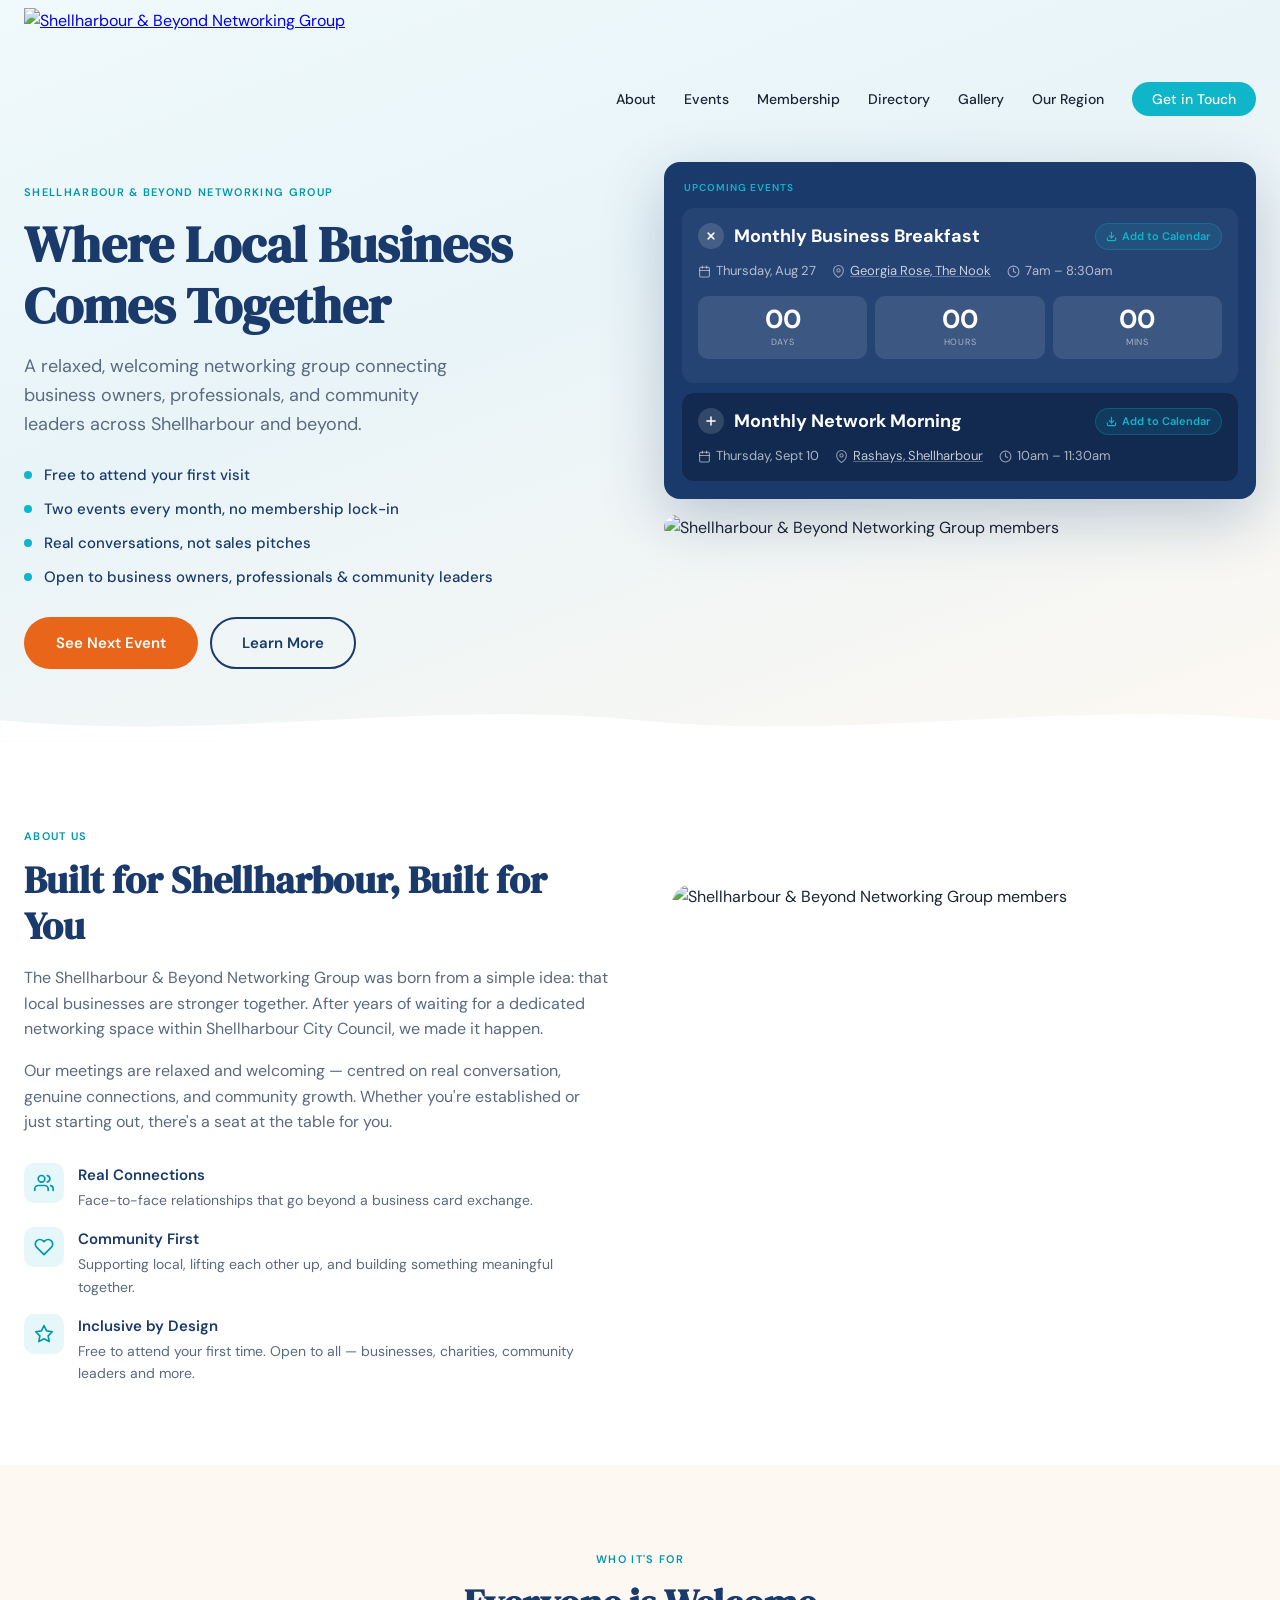
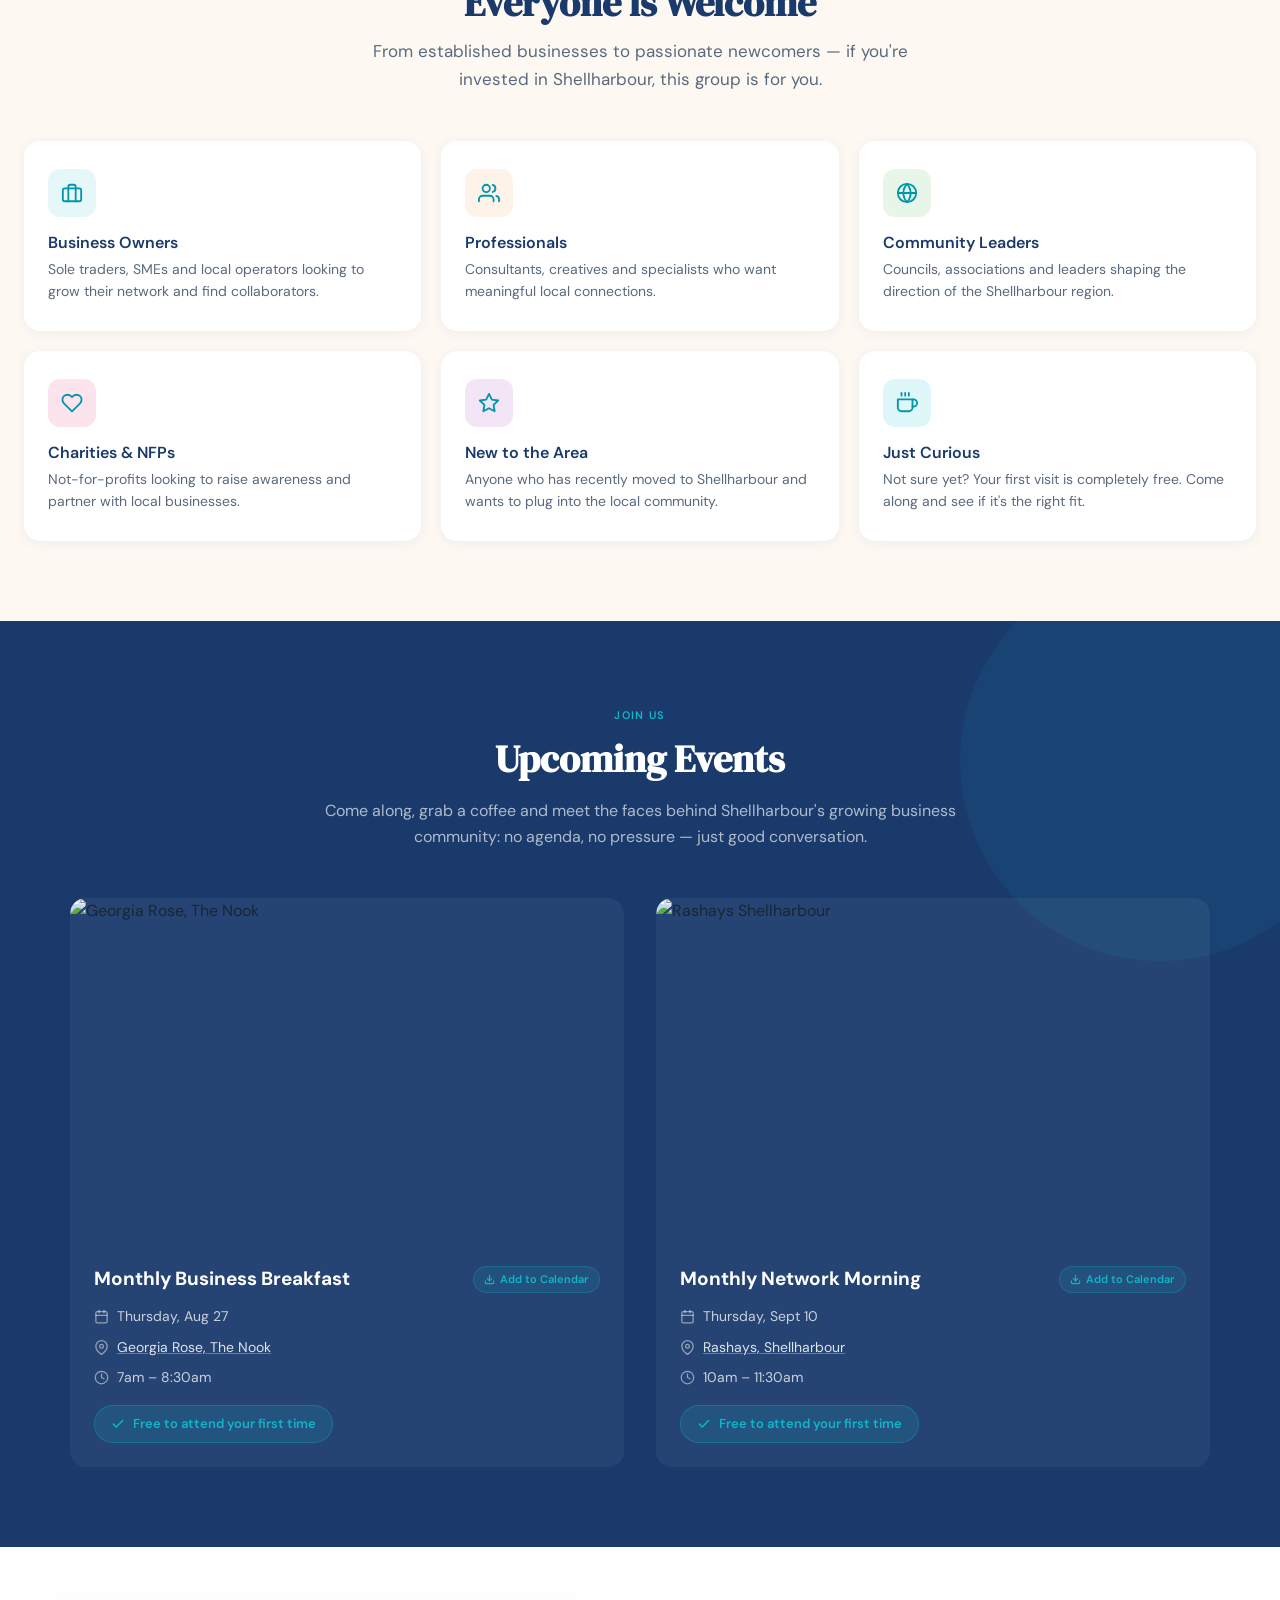
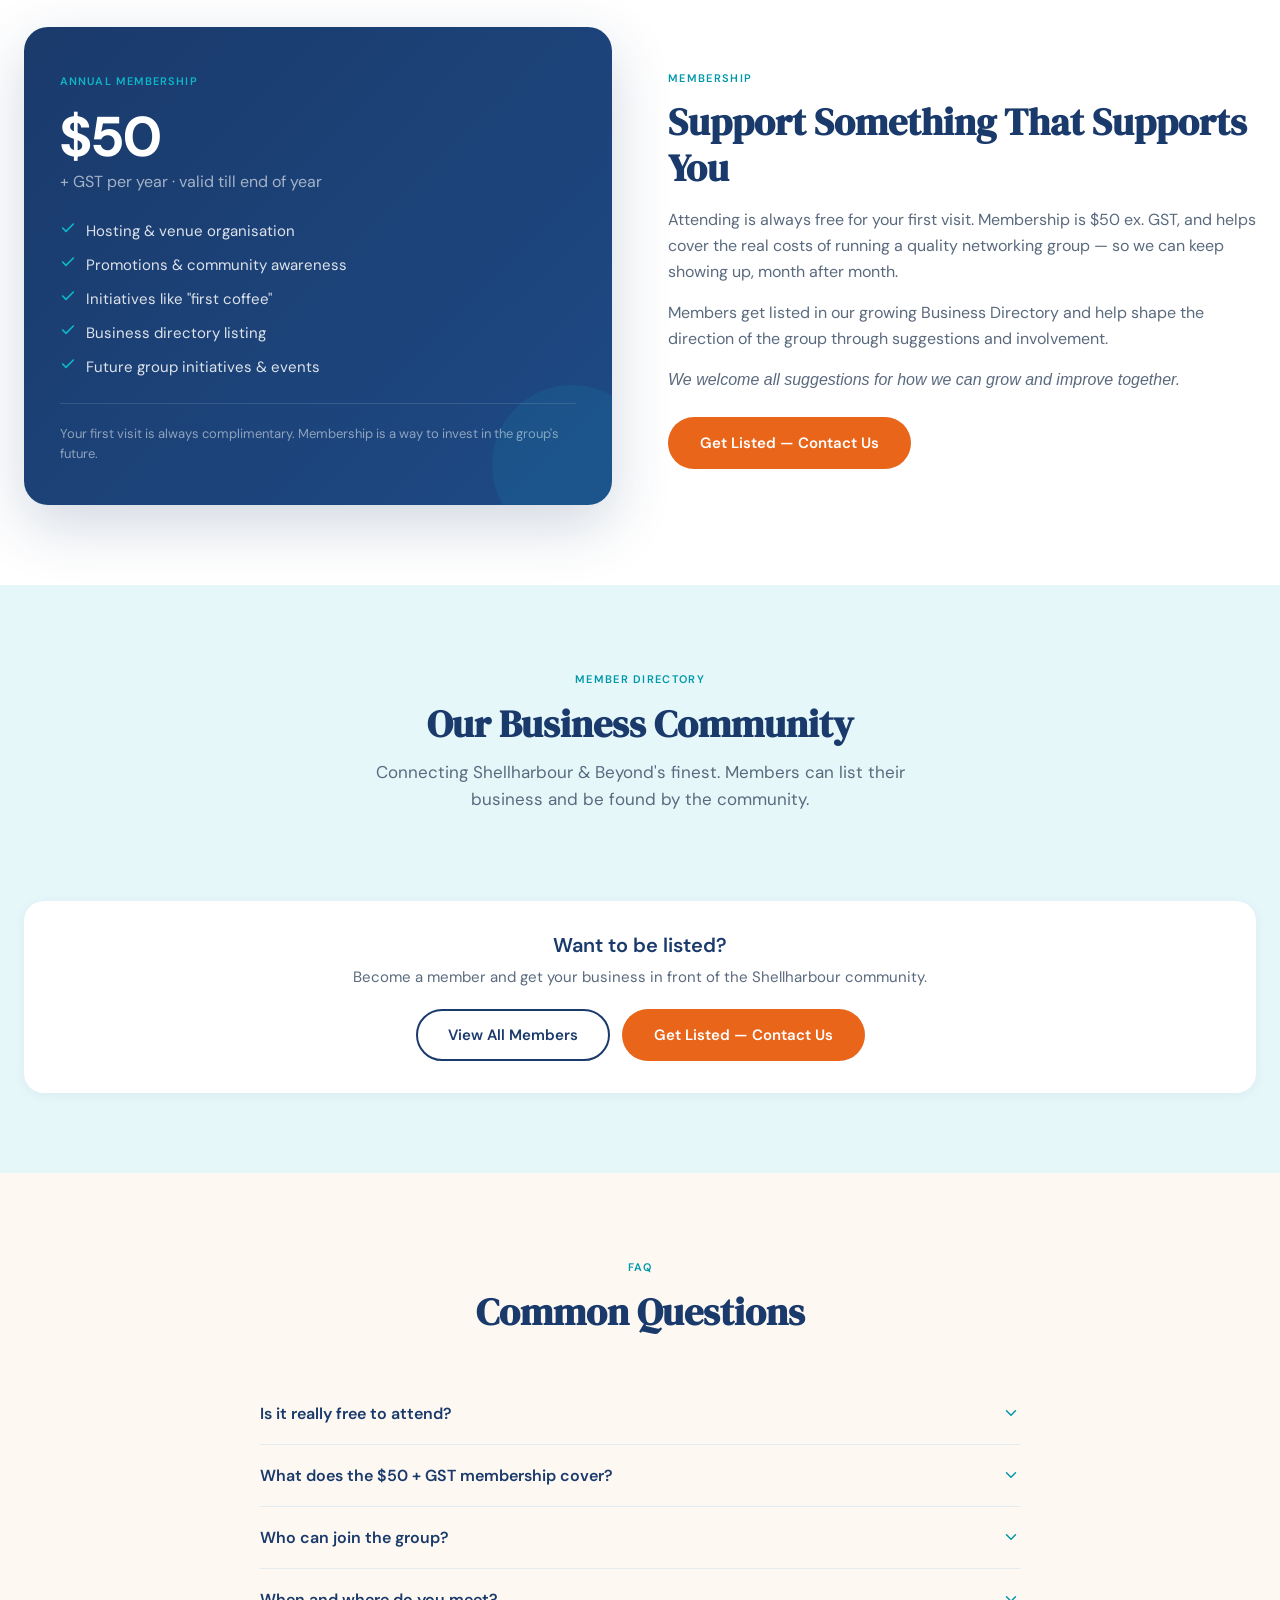
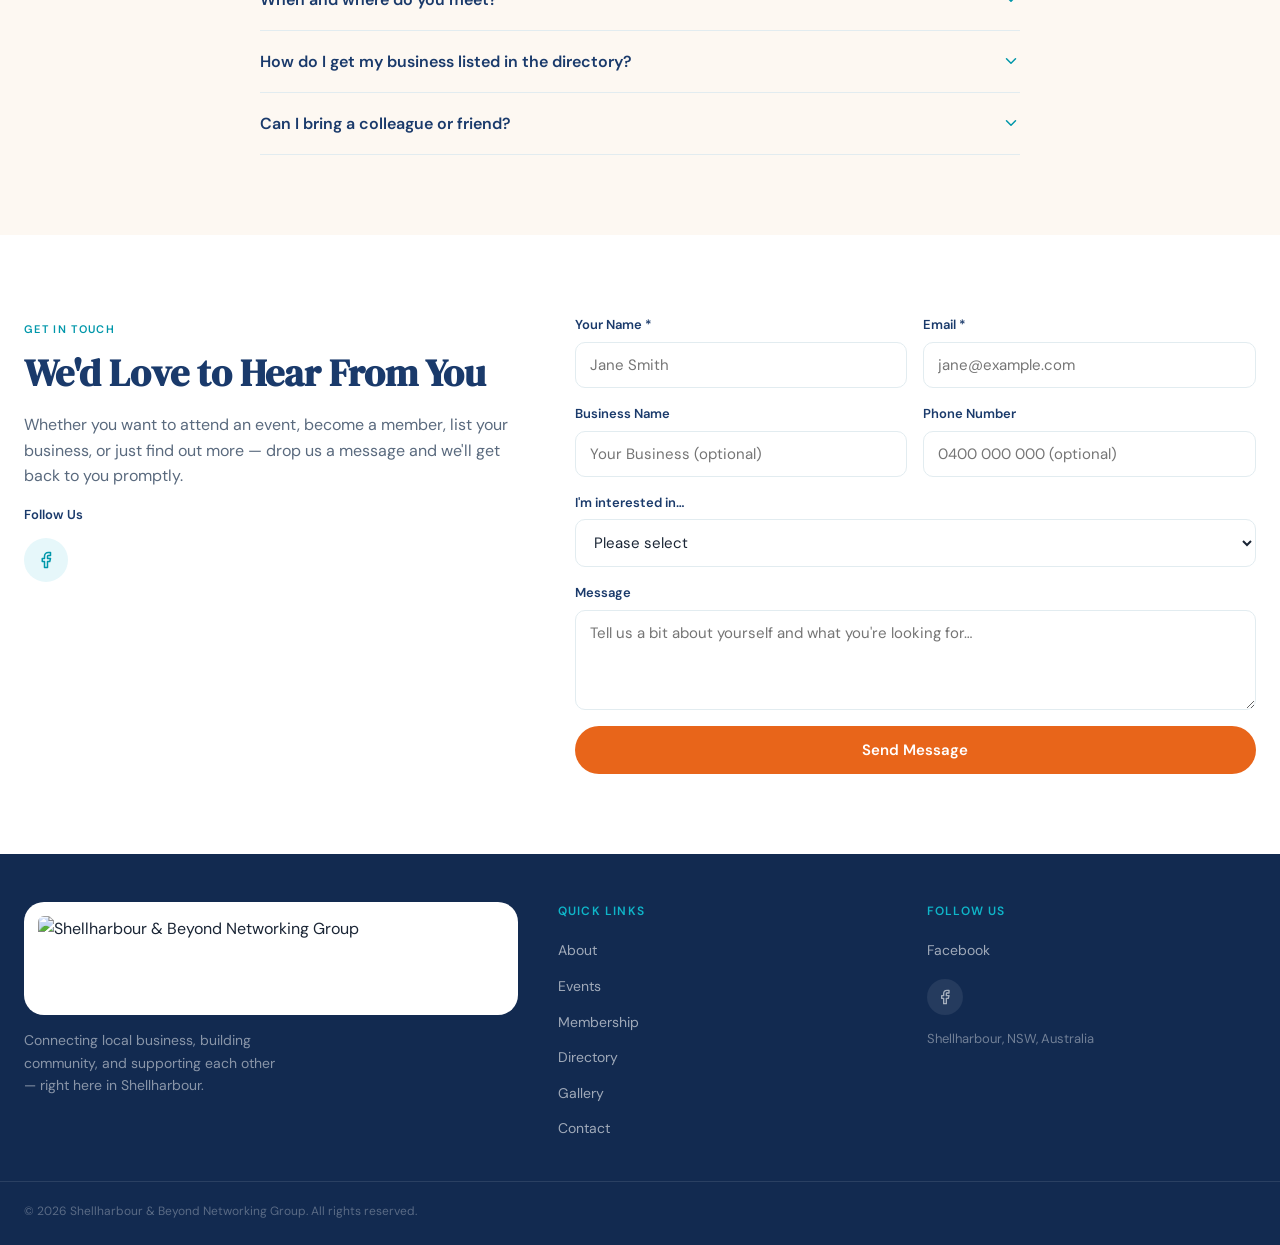
==== commit 6ec1dbc6: "Remove stale event photo, fix stale nav date on subpages, fix hero bullet styling - Remove Casanova " ====
--- a/index.html
+++ b/index.html
@@ -128,10 +128,10 @@
       <h1 class="hero-title">Where Local Business Comes Together</h1>
       <p class="hero-sub">A relaxed, welcoming networking group connecting business owners, professionals, and community leaders across Shellharbour and beyond.</p>
       <ul class="hero-features">
-        <li><svg width="16" height="16" viewBox="0 0 24 24" fill="none" stroke="currentColor" stroke-width="2.5" stroke-linecap="round" stroke-linejoin="round"><polyline points="20 6 9 17 4 12"/></svg> Free to attend your first visit</li>
-        <li><svg width="16" height="16" viewBox="0 0 24 24" fill="none" stroke="currentColor" stroke-width="2.5" stroke-linecap="round" stroke-linejoin="round"><polyline points="20 6 9 17 4 12"/></svg> Two events every month, no membership lock-in</li>
-        <li><svg width="16" height="16" viewBox="0 0 24 24" fill="none" stroke="currentColor" stroke-width="2.5" stroke-linecap="round" stroke-linejoin="round"><polyline points="20 6 9 17 4 12"/></svg> Real conversations, not sales pitches</li>
-        <li><svg width="16" height="16" viewBox="0 0 24 24" fill="none" stroke="currentColor" stroke-width="2.5" stroke-linecap="round" stroke-linejoin="round"><polyline points="20 6 9 17 4 12"/></svg> Open to business owners, professionals &amp; community leaders</li>
+        <li>Free to attend your first visit</li>
+        <li>Two events every month, no membership lock-in</li>
+        <li>Real conversations, not sales pitches</li>
+        <li>Open to business owners, professionals &amp; community leaders</li>
       </ul>
       <div class="hero-actions">
         <a href="#events" class="btn-primary">See Next Event</a>
--- a/style.css
+++ b/style.css
@@ -170,10 +170,14 @@
 .hero-sub { font-size: 18px; color: var(--text-muted); margin-bottom: 24px; font-weight: 400; max-width: 440px; }
 .hero-features { list-style: none; margin: 0 0 28px; padding: 0; display: flex; flex-direction: column; gap: 10px; }
 .hero-features li {
-  display: flex; align-items: center; gap: 10px;
+  position: relative; padding-left: 20px;
   font-size: 15px; font-weight: 500; color: var(--navy);
 }
-.hero-features li svg { flex-shrink: 0; color: var(--teal-mid); }
+.hero-features li::before {
+  content: ''; position: absolute; left: 0; top: 8px;
+  width: 8px; height: 8px; border-radius: 50%;
+  background: var(--teal);
+}
 .hero-actions { display: flex; gap: 12px; flex-wrap: wrap; }
 
 /* ── UPCOMING EVENTS CARD ── */
